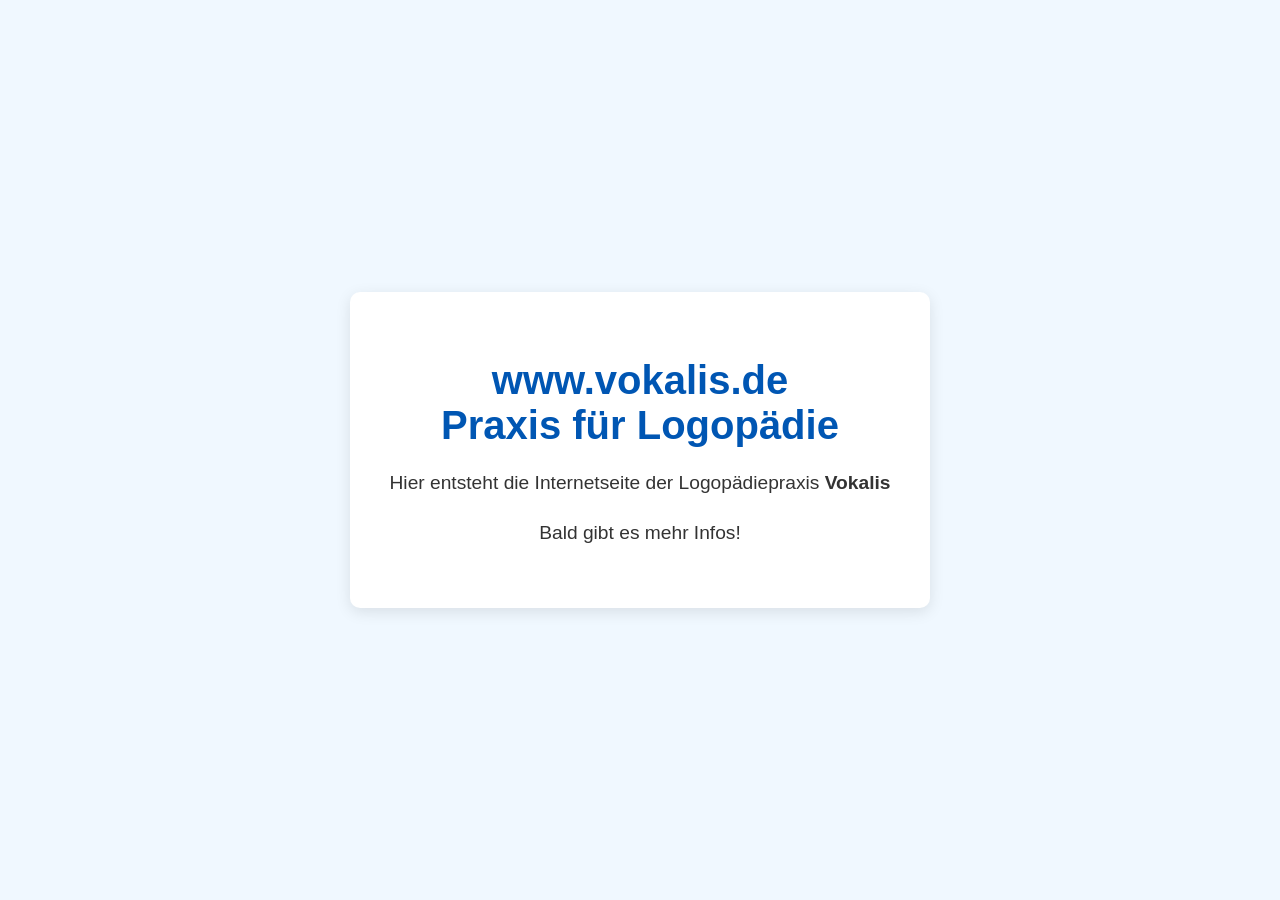
==== index.html @ 3f4d202d "initial html page" ====
<!DOCTYPE html>
<html lang="de">
<head>
    <meta charset="UTF-8">
    <meta name="viewport" content="width=device-width, initial-scale=1.0">
    <title>Vokalis Logopädiepraxis | Demnächst online</title>
    <meta name="description" content="Vokalis - Ihre neue Logopädiepraxis für Sprach-, Sprech- und Stimmtherapie. Unsere Webseite befindet sich im Aufbau. Demnächst finden Sie hier alle Informationen.">
    <meta name="robots" content="index, follow">
    <style>
        body {
            font-family: Arial, sans-serif;
            display: flex;
            justify-content: center;
            align-items: center;
            min-height: 100vh;
            margin: 0;
            background-color: #f0f8ff;
            text-align: center;
            color: #333;
        }
        .container {
            max-width: 600px;
            padding: 40px;
            background-color: white;
            border-radius: 10px;
            box-shadow: 0 4px 15px rgba(0, 0, 0, 0.1);
        }
        h1 {
            color: #0056b3;
            font-size: 2.5em;
            margin-bottom: 0.5em;
        }
        p {
            font-size: 1.2em;
            line-height: 1.6;
        }
        a {
            color: #0056b3;
            text-decoration: none;
            font-weight: bold;
        }
        a:hover {
            text-decoration: underline;
        }
        .logo {
            width: 150px;
            margin-bottom: 20px;
        }
    </style>
</head>
<body>
<div class="container">
    <h1><a href="https://vokalis.de/" title="vokalis.de">www.vokalis.de</a><br>
        Praxis für Logopädie
    </h1>
    <p>
        Hier entsteht die Internetseite der Logopädiepraxis <b>Vokalis</b>

    </p>
    <p>Bald gibt es mehr Infos!</p>
</div>
</body>
</html>
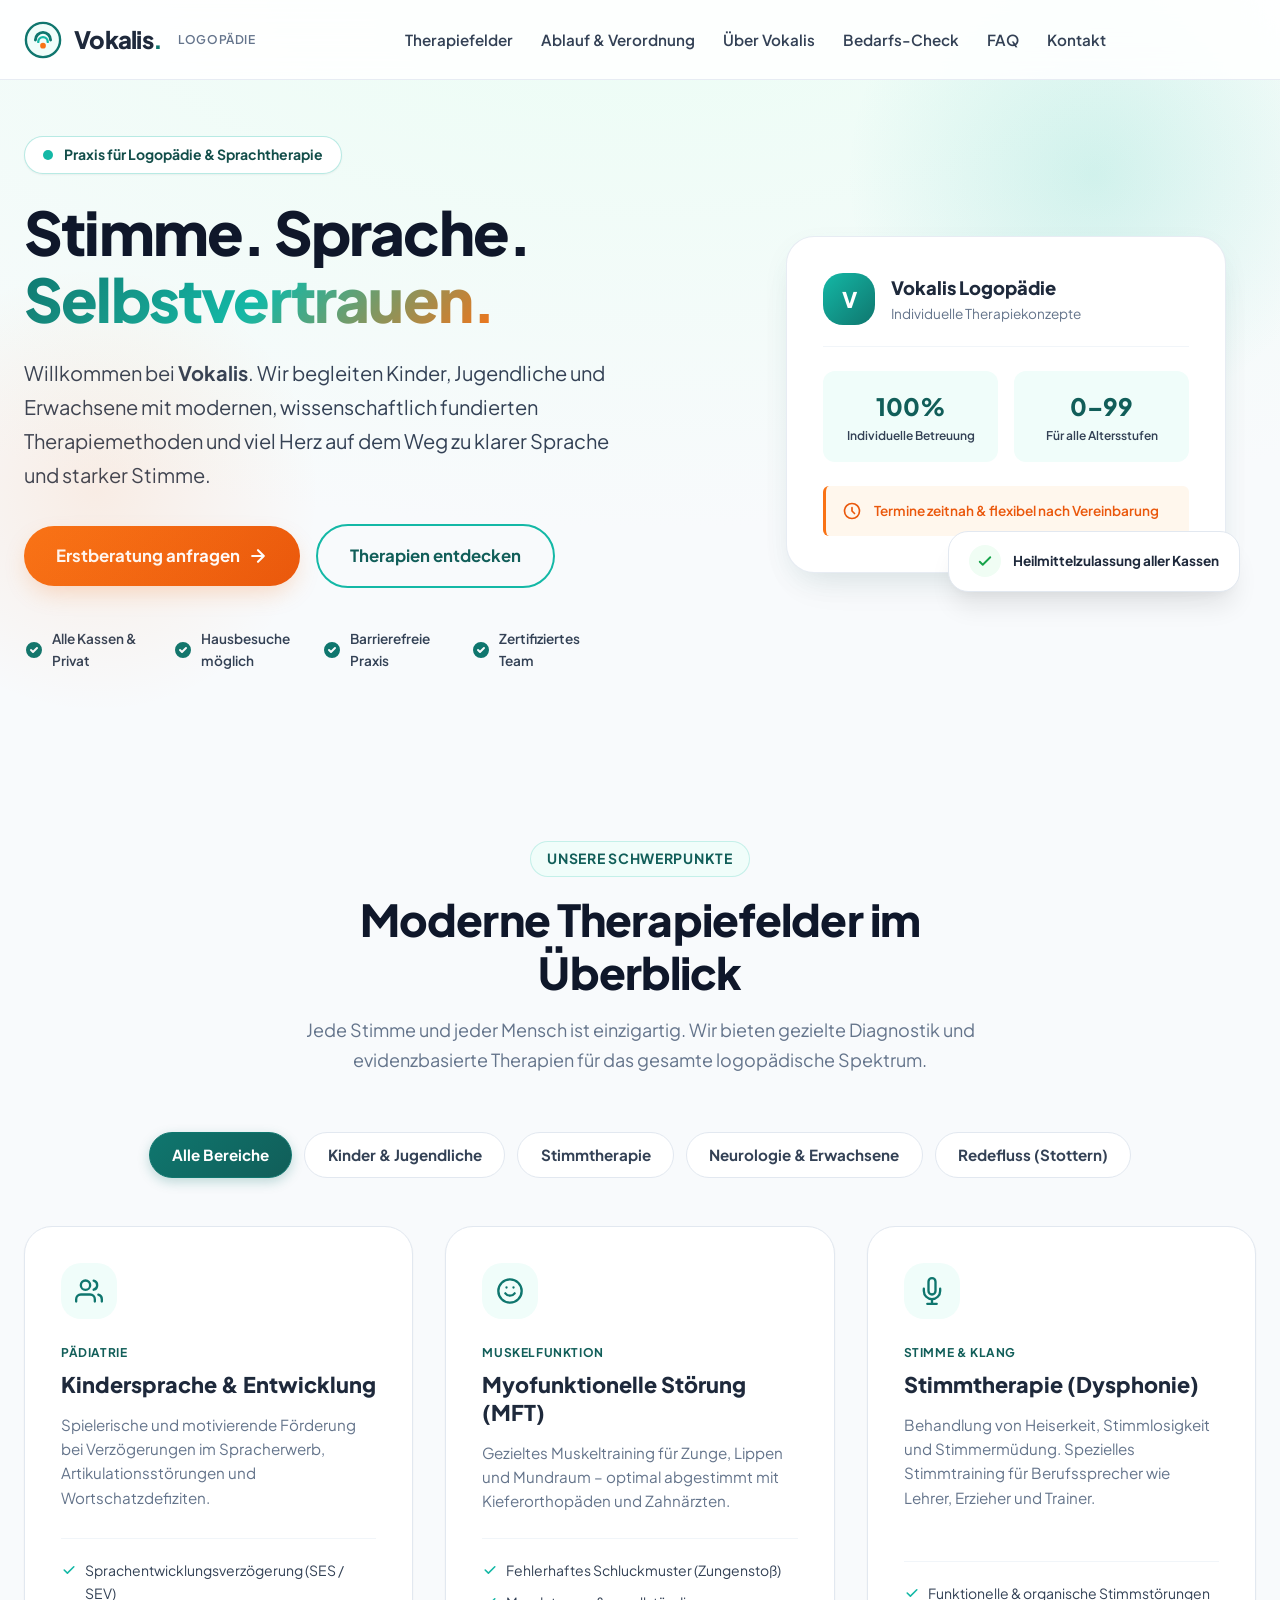
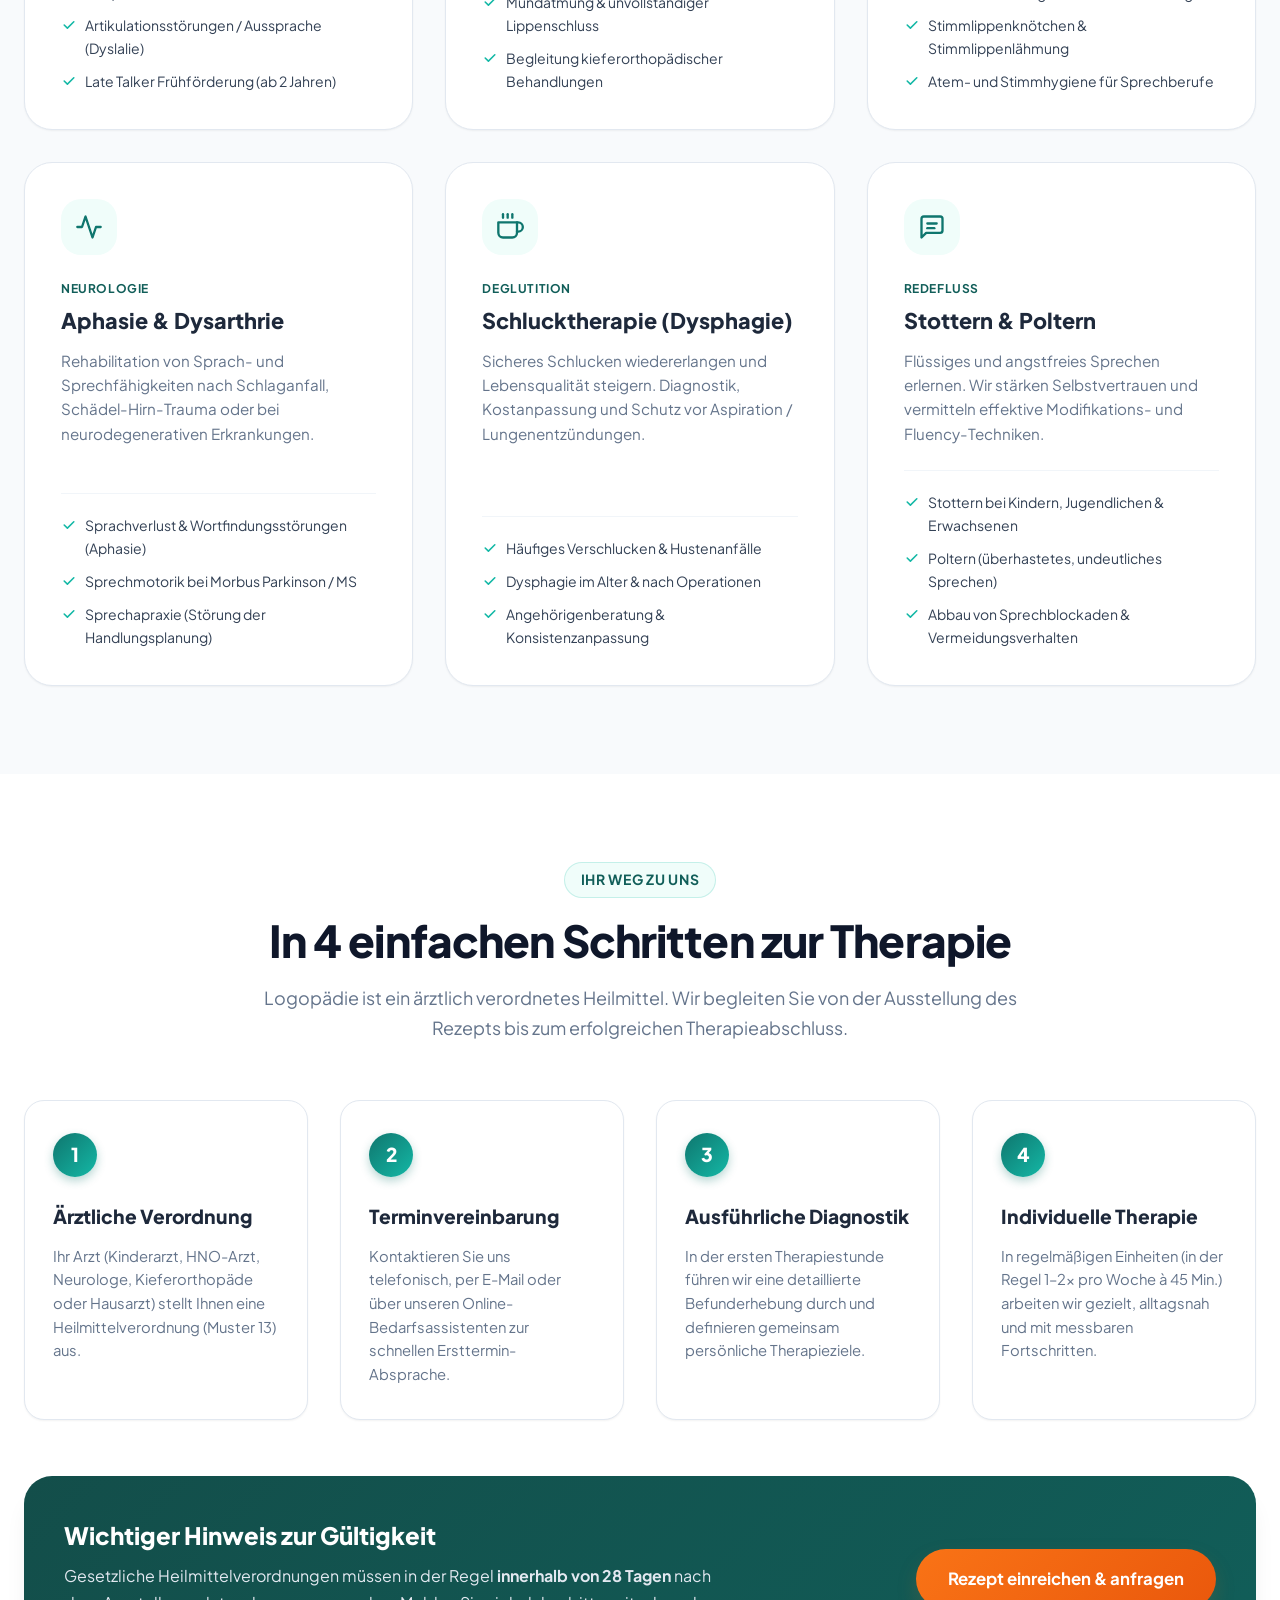
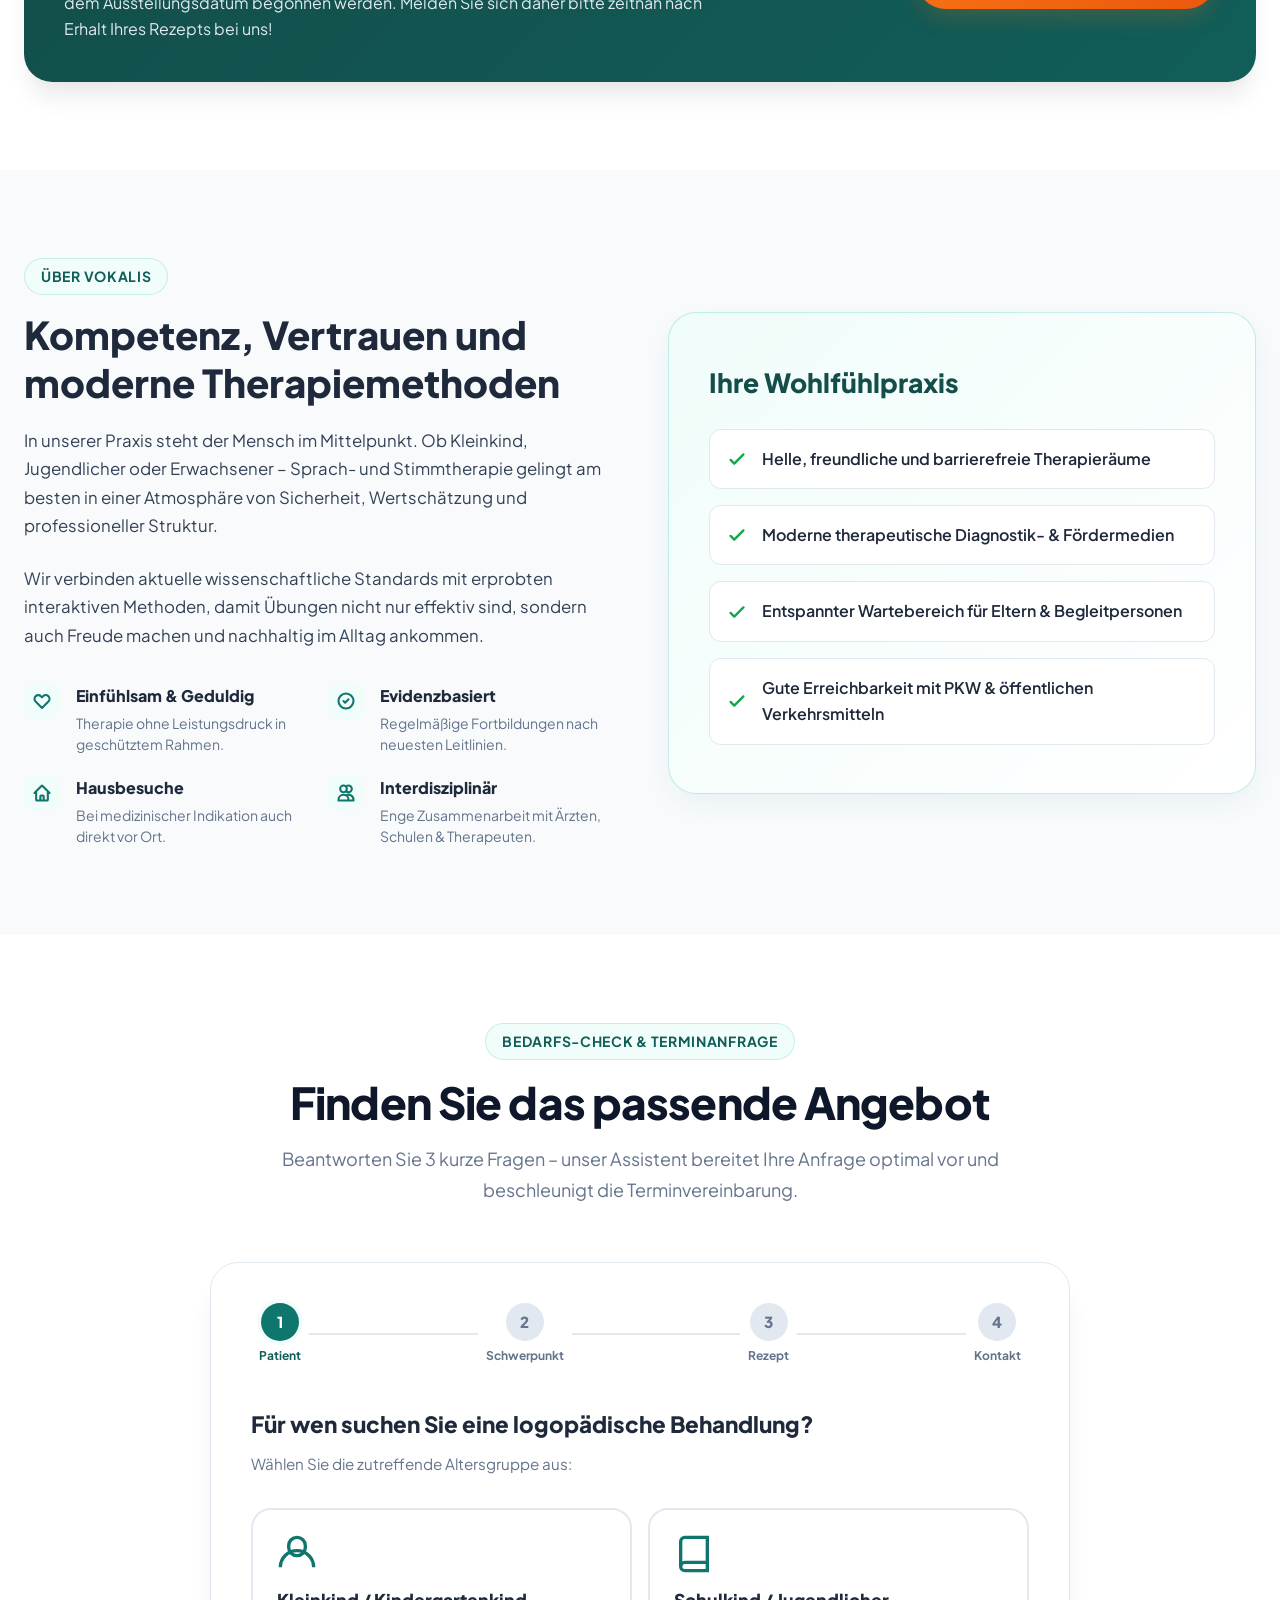
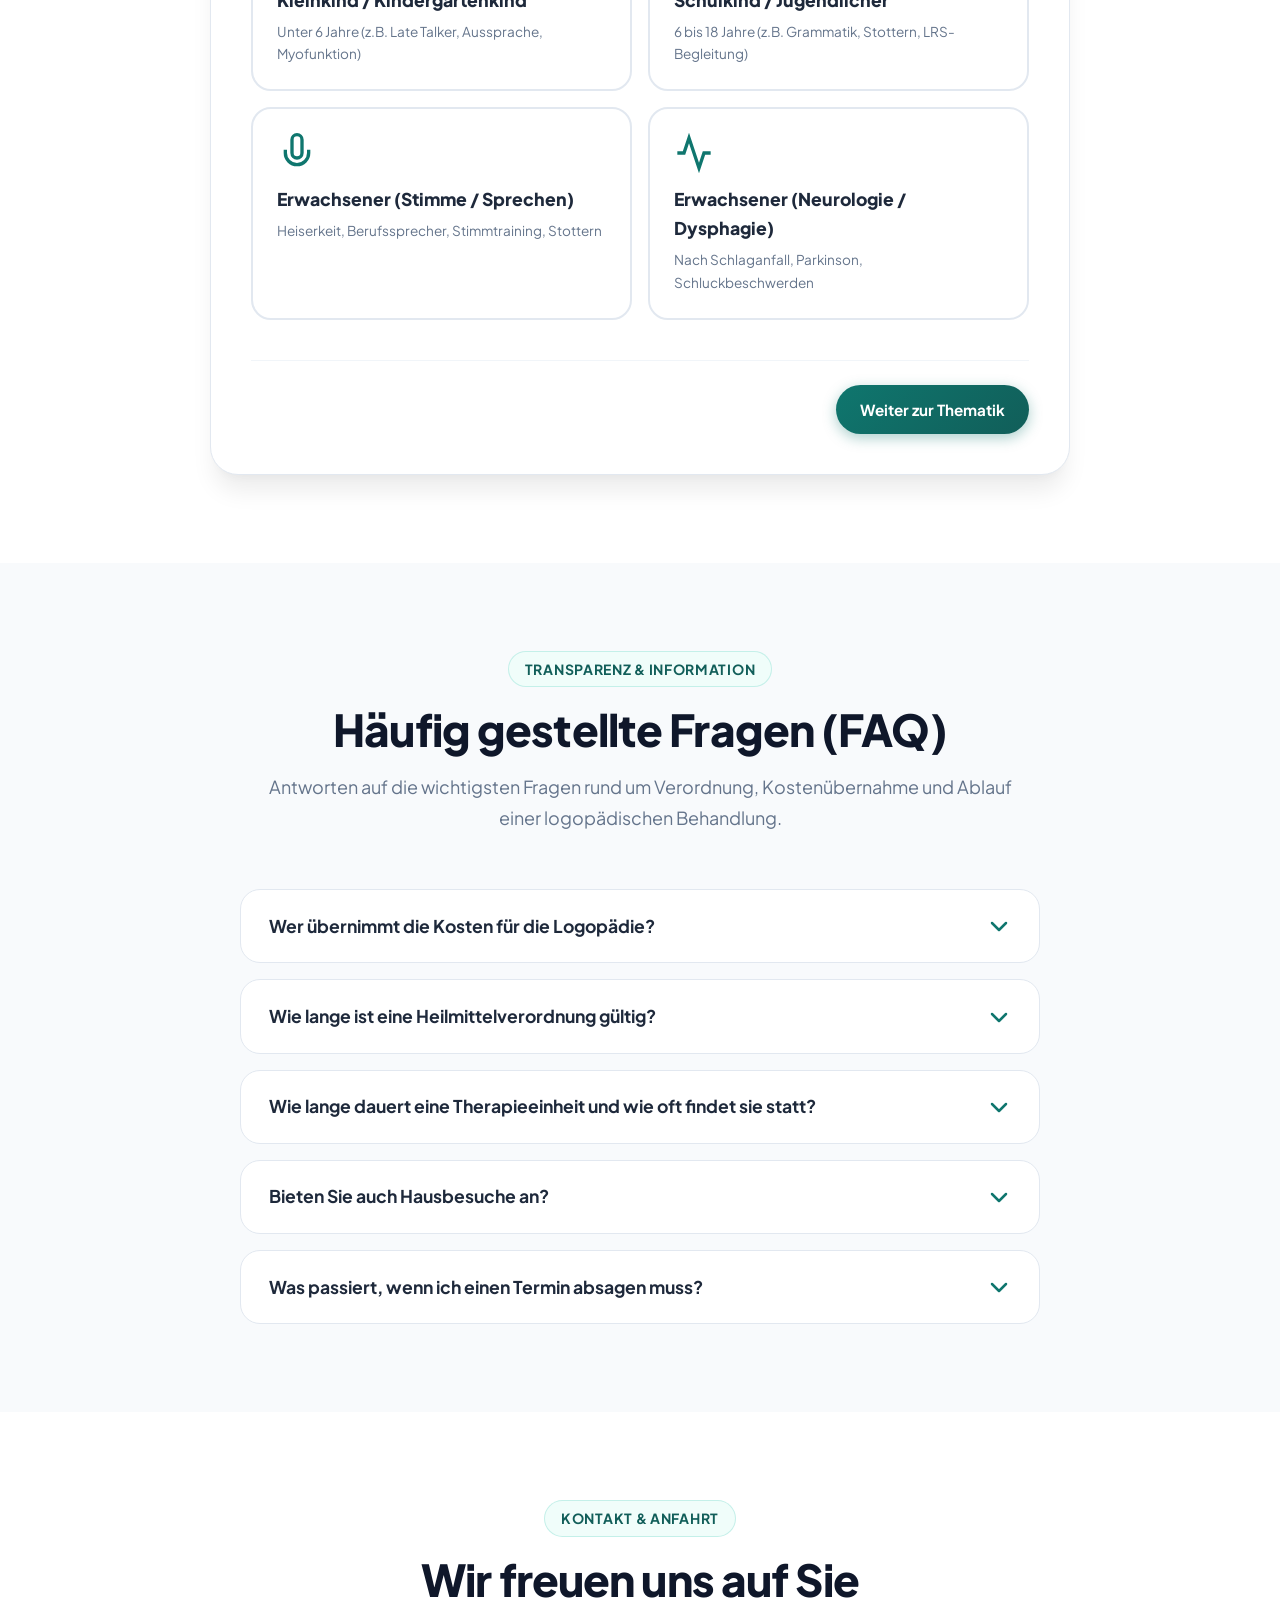
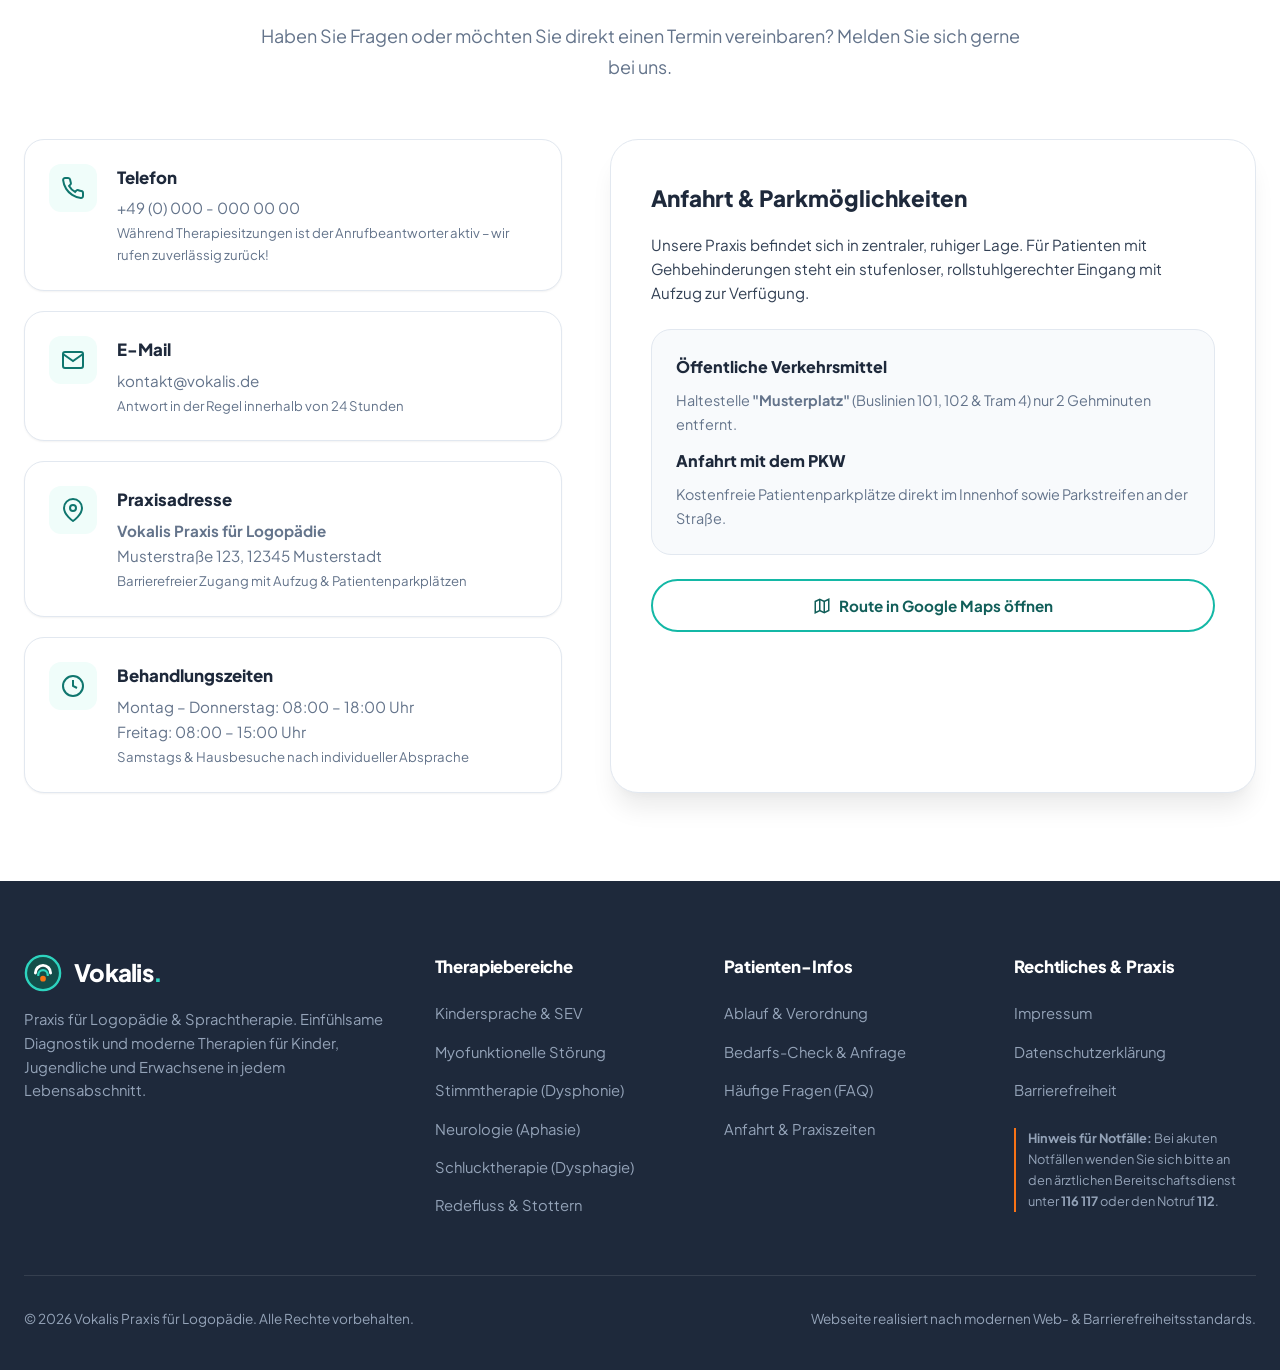
==== commit de14beeb: "feat: complete web presence and repository setup for Vokalis Logopädie" ====
--- a/index.html
+++ b/index.html
@@ -1,63 +1,1086 @@
 <!DOCTYPE html>
 <html lang="de">
 <head>
-    <meta charset="UTF-8">
-    <meta name="viewport" content="width=device-width, initial-scale=1.0">
-    <title>Vokalis Logopädiepraxis | Demnächst online</title>
-    <meta name="description" content="Vokalis - Ihre neue Logopädiepraxis für Sprach-, Sprech- und Stimmtherapie. Unsere Webseite befindet sich im Aufbau. Demnächst finden Sie hier alle Informationen.">
-    <meta name="robots" content="index, follow">
-    <style>
-        body {
-            font-family: Arial, sans-serif;
-            display: flex;
-            justify-content: center;
-            align-items: center;
-            min-height: 100vh;
-            margin: 0;
-            background-color: #f0f8ff;
-            text-align: center;
-            color: #333;
-        }
-        .container {
-            max-width: 600px;
-            padding: 40px;
-            background-color: white;
-            border-radius: 10px;
-            box-shadow: 0 4px 15px rgba(0, 0, 0, 0.1);
-        }
-        h1 {
-            color: #0056b3;
-            font-size: 2.5em;
-            margin-bottom: 0.5em;
-        }
-        p {
-            font-size: 1.2em;
-            line-height: 1.6;
-        }
-        a {
-            color: #0056b3;
-            text-decoration: none;
-            font-weight: bold;
-        }
-        a:hover {
-            text-decoration: underline;
-        }
-        .logo {
-            width: 150px;
-            margin-bottom: 20px;
-        }
-    </style>
+  <meta charset="UTF-8">
+  <meta name="viewport" content="width=device-width, initial-scale=1.0">
+  <title>Vokalis – Praxis für Logopädie & Sprachtherapie</title>
+  <meta name="description" content="Moderne Logopädiepraxis für Kinder, Jugendliche und Erwachsene. Spezialisiert auf Sprach-, Sprech-, Stimm- und Schlucktherapie. Alle Kassen & Privat.">
+  <meta name="keywords" content="Logopädie, Sprachtherapie, Stimmtherapie, Kindersprache, Aphasie, Stottern, Schluckstörung, Dysphagie, Vokalis, Logopäde">
+  <meta name="author" content="Vokalis Logopädie">
+  <meta name="robots" content="index, follow">
+  <meta name="theme-color" content="#0f766e">
+
+  <!-- Open Graph / Social Media -->
+  <meta property="og:type" content="website">
+  <meta property="og:url" content="https://vokalis.de/">
+  <meta property="og:title" content="Vokalis – Praxis für Logopädie & Sprachtherapie">
+  <meta property="og:description" content="Stimme, Sprache, Selbstvertrauen. Moderne & einfühlsame logopädische Behandlungen für alle Altersgruppen.">
+  <meta property="og:image" content="https://vokalis.de/assets/images/og-preview.jpg">
+
+  <!-- Twitter Card -->
+  <meta name="twitter:card" content="summary_large_image">
+  <meta name="twitter:title" content="Vokalis – Praxis für Logopädie & Sprachtherapie">
+  <meta name="twitter:description" content="Moderne Logopädiepraxis für Sprach-, Sprech-, Stimm- und Schlucktherapie.">
+
+  <!-- Google Fonts Preconnect -->
+  <link rel="preconnect" href="https://fonts.googleapis.com">
+  <link rel="preconnect" href="https://fonts.gstatic.com" crossorigin>
+  <link href="https://fonts.googleapis.com/css2?family=Plus+Jakarta+Sans:wght@400;500;600;700;800;900&display=swap" rel="stylesheet">
+
+  <!-- Stylesheet -->
+  <link rel="stylesheet" href="css/style.css">
+
+  <!-- Schema.org JSON-LD Structured Data -->
+  <script type="application/ld+json">
+  {
+    "@context": "https://schema.org",
+    "@type": "MedicalBusiness",
+    "name": "Vokalis – Praxis für Logopädie & Sprachtherapie",
+    "image": "https://vokalis.de/assets/images/logo.png",
+    "url": "https://vokalis.de",
+    "telephone": "+49-000-0000000",
+    "email": "kontakt@vokalis.de",
+    "priceRange": "$$",
+    "medicalSpecialty": "SpeechPathology",
+    "description": "Moderne Logopädiepraxis für Kinder, Jugendliche und Erwachsene. Spezialisiert auf Sprach-, Sprech-, Stimm- und Schlucktherapie sowie Hausbesuche.",
+    "address": {
+      "@type": "PostalAddress",
+      "streetAddress": "Musterstraße 123",
+      "addressLocality": "Musterstadt",
+      "postalCode": "12345",
+      "addressCountry": "DE"
+    },
+    "openingHoursSpecification": [
+      {
+        "@type": "OpeningHoursSpecification",
+        "dayOfWeek": ["Monday", "Tuesday", "Wednesday", "Thursday", "Friday"],
+        "opens": "08:00",
+        "closes": "18:00"
+      }
+    ],
+    "paymentAccepted": "Gesetzliche Krankenversicherung, Private Krankenversicherung, Selbstzahler",
+    "currenciesAccepted": "EUR"
+  }
+  </script>
 </head>
 <body>
-<div class="container">
-    <h1><a href="https://vokalis.de/" title="vokalis.de">www.vokalis.de</a><br>
-        Praxis für Logopädie
-    </h1>
-    <p>
-        Hier entsteht die Internetseite der Logopädiepraxis <b>Vokalis</b>
-
-    </p>
-    <p>Bald gibt es mehr Infos!</p>
-</div>
+
+  <!-- =========================================================================
+       HEADER / NAVIGATION
+       ========================================================================= -->
+  <header class="header">
+    <div class="container header-container">
+      <a href="#hero" class="brand-logo" aria-label="Vokalis Praxis für Logopädie Startseite">
+        <svg viewBox="0 0 40 40" fill="none" xmlns="http://www.w3.org/2000/svg">
+          <circle cx="20" cy="20" r="18" fill="#f0fdfa" stroke="#0f766e" stroke-width="2.5"/>
+          <path d="M12 20C12 15.5817 15.5817 12 20 12C24.4183 12 28 15.5817 28 20" stroke="#0f766e" stroke-width="3" stroke-linecap="round"/>
+          <path d="M15 22C15 19.2386 17.2386 17 20 17C22.7614 17 25 19.2386 25 22" stroke="#14b8a6" stroke-width="2.5" stroke-linecap="round"/>
+          <circle cx="20" cy="26" r="3" fill="#f97316"/>
+        </svg>
+        <span>Vokalis<span class="brand-highlight">.</span></span>
+        <span class="brand-tagline">Logopädie</span>
+      </a>
+
+      <!-- Desktop Nav -->
+      <nav class="nav-desktop" aria-label="Hauptnavigation">
+        <a href="#therapien" class="nav-link">Therapiefelder</a>
+        <a href="#ablauf" class="nav-link">Ablauf & Verordnung</a>
+        <a href="#praxis" class="nav-link">Über Vokalis</a>
+        <a href="#assistent" class="nav-link">Bedarfs-Check</a>
+        <a href="#faq" class="nav-link">FAQ</a>
+        <a href="#kontakt" class="nav-link">Kontakt</a>
+      </nav>
+
+      <div class="header-actions">
+        <a href="#assistent" class="btn btn-primary btn-sm" style="display: none; @media (min-width: 640px) { display: inline-flex; }">
+          <span>Termin anfragen</span>
+        </a>
+        <button class="mobile-toggle" aria-label="Menü öffnen" aria-expanded="false">
+          <span></span>
+          <span></span>
+          <span></span>
+        </button>
+      </div>
+    </div>
+  </header>
+
+  <!-- Mobile Off-Canvas Drawer -->
+  <div class="mobile-drawer" role="dialog" aria-modal="true" aria-label="Mobiles Navigationsmenü">
+    <div class="mobile-nav-links">
+      <a href="#therapien" class="mobile-nav-link">Therapiefelder</a>
+      <a href="#ablauf" class="mobile-nav-link">Ablauf & Verordnung</a>
+      <a href="#praxis" class="mobile-nav-link">Über Vokalis</a>
+      <a href="#assistent" class="mobile-nav-link">Bedarfs-Check & Termin</a>
+      <a href="#faq" class="mobile-nav-link">Häufige Fragen (FAQ)</a>
+      <a href="#kontakt" class="mobile-nav-link">Kontakt & Anfahrt</a>
+    </div>
+    <div style="margin-top: auto; display: flex; flex-direction: column; gap: 1rem;">
+      <a href="#assistent" class="btn btn-accent btn-lg">Jetzt Erstgespräch anfragen</a>
+      <a href="tel:+49000000000" class="btn btn-outline">Direkt anrufen</a>
+    </div>
+  </div>
+  <div class="mobile-overlay"></div>
+
+  <main>
+    <!-- =======================================================================
+         HERO SECTION
+         ======================================================================= -->
+    <section id="hero" class="hero">
+      <div class="hero-glow"></div>
+      <div class="hero-glow-accent"></div>
+      <div class="container">
+        <div class="hero-grid">
+          
+          <div class="hero-content">
+            <div class="hero-badge">
+              <span class="hero-badge-pulse"></span>
+              <span class="hero-badge-text">Praxis für Logopädie & Sprachtherapie</span>
+            </div>
+
+            <h1 class="hero-title">
+              Stimme. Sprache. <br>
+              <span class="text-gradient">Selbstvertrauen.</span>
+            </h1>
+
+            <p class="hero-lead">
+              Willkommen bei <strong>Vokalis</strong>. Wir begleiten Kinder, Jugendliche und Erwachsene mit modernen, wissenschaftlich fundierten Therapiemethoden und viel Herz auf dem Weg zu klarer Sprache und starker Stimme.
+            </p>
+
+            <div class="hero-ctas">
+              <a href="#assistent" class="btn btn-accent btn-lg">
+                <span>Erstberatung anfragen</span>
+                <svg width="20" height="20" viewBox="0 0 24 24" fill="none" stroke="currentColor" stroke-width="2.5" stroke-linecap="round" stroke-linejoin="round">
+                  <path d="M5 12h14M12 5l7 7-7 7"/>
+                </svg>
+              </a>
+              <a href="#therapien" class="btn btn-outline btn-lg">
+                <span>Therapien entdecken</span>
+              </a>
+            </div>
+
+            <div class="hero-features">
+              <div class="hero-feat-item">
+                <svg class="hero-feat-icon" viewBox="0 0 20 20" fill="currentColor">
+                  <path fill-rule="evenodd" d="M10 18a8 8 0 100-16 8 8 0 000 16zm3.707-9.293a1 1 0 00-1.414-1.414L9 10.586 7.707 9.293a1 1 0 00-1.414 1.414l2 2a1 1 0 001.414 0l4-4z" clip-rule="evenodd"/>
+                </svg>
+                <span>Alle Kassen & Privat</span>
+              </div>
+              <div class="hero-feat-item">
+                <svg class="hero-feat-icon" viewBox="0 0 20 20" fill="currentColor">
+                  <path fill-rule="evenodd" d="M10 18a8 8 0 100-16 8 8 0 000 16zm3.707-9.293a1 1 0 00-1.414-1.414L9 10.586 7.707 9.293a1 1 0 00-1.414 1.414l2 2a1 1 0 001.414 0l4-4z" clip-rule="evenodd"/>
+                </svg>
+                <span>Hausbesuche möglich</span>
+              </div>
+              <div class="hero-feat-item">
+                <svg class="hero-feat-icon" viewBox="0 0 20 20" fill="currentColor">
+                  <path fill-rule="evenodd" d="M10 18a8 8 0 100-16 8 8 0 000 16zm3.707-9.293a1 1 0 00-1.414-1.414L9 10.586 7.707 9.293a1 1 0 00-1.414 1.414l2 2a1 1 0 001.414 0l4-4z" clip-rule="evenodd"/>
+                </svg>
+                <span>Barrierefreie Praxis</span>
+              </div>
+              <div class="hero-feat-item">
+                <svg class="hero-feat-icon" viewBox="0 0 20 20" fill="currentColor">
+                  <path fill-rule="evenodd" d="M10 18a8 8 0 100-16 8 8 0 000 16zm3.707-9.293a1 1 0 00-1.414-1.414L9 10.586 7.707 9.293a1 1 0 00-1.414 1.414l2 2a1 1 0 001.414 0l4-4z" clip-rule="evenodd"/>
+                </svg>
+                <span>Zertifiziertes Team</span>
+              </div>
+            </div>
+          </div>
+
+          <!-- Hero Visual Component -->
+          <div class="hero-visual">
+            <div class="hero-card-showcase">
+              <div class="hero-card-header">
+                <div class="hero-avatar">V</div>
+                <div>
+                  <h2 class="hero-card-title">Vokalis Logopädie</h2>
+                  <p class="hero-card-sub">Individuelle Therapiekonzepte</p>
+                </div>
+              </div>
+
+              <div class="hero-card-metrics">
+                <div class="metric-box">
+                  <div class="metric-num">100%</div>
+                  <div class="metric-label">Individuelle Betreuung</div>
+                </div>
+                <div class="metric-box">
+                  <div class="metric-num">0–99</div>
+                  <div class="metric-label">Für alle Altersstufen</div>
+                </div>
+              </div>
+
+              <div class="hero-card-pill">
+                <svg width="20" height="20" viewBox="0 0 24 24" fill="none" stroke="currentColor" stroke-width="2">
+                  <path d="M12 8v4l3 3m6-3a9 9 0 11-18 0 9 9 0 0118 0z" stroke-linecap="round" stroke-linejoin="round"/>
+                </svg>
+                <span>Termine zeitnah & flexibel nach Vereinbarung</span>
+              </div>
+
+              <div class="floating-badge">
+                <div class="floating-badge-icon">
+                  <svg width="18" height="18" viewBox="0 0 24 24" fill="none" stroke="currentColor" stroke-width="2.5">
+                    <path stroke-linecap="round" stroke-linejoin="round" d="M5 13l4 4L19 7" />
+                  </svg>
+                </div>
+                <div class="floating-badge-text">Heilmittelzulassung aller Kassen</div>
+              </div>
+            </div>
+          </div>
+
+        </div>
+      </div>
+    </section>
+
+    <!-- =======================================================================
+         THERAPY SPECIALTIES SECTION (INTERACTIVE FILTER)
+         ======================================================================= -->
+    <section id="therapien" class="section section-alt">
+      <div class="container">
+        <div class="section-header">
+          <span class="section-tag">Unsere Schwerpunkte</span>
+          <h2 class="section-title">Moderne Therapiefelder im Überblick</h2>
+          <p class="section-subtitle">
+            Jede Stimme und jeder Mensch ist einzigartig. Wir bieten gezielte Diagnostik und evidenzbasierte Therapien für das gesamte logopädische Spektrum.
+          </p>
+        </div>
+
+        <!-- Filter Buttons -->
+        <div class="filter-container" role="tablist" aria-label="Therapiefelder filtern">
+          <button class="filter-btn active" data-filter="all" role="tab" aria-selected="true">Alle Bereiche</button>
+          <button class="filter-btn" data-filter="kinder" role="tab" aria-selected="false">Kinder & Jugendliche</button>
+          <button class="filter-btn" data-filter="stimme" role="tab" aria-selected="false">Stimmtherapie</button>
+          <button class="filter-btn" data-filter="erwachsene" role="tab" aria-selected="false">Neurologie & Erwachsene</button>
+          <button class="filter-btn" data-filter="redefluss" role="tab" aria-selected="false">Redefluss (Stottern)</button>
+        </div>
+
+        <!-- Therapy Cards Grid -->
+        <div class="therapies-grid">
+
+          <!-- Card 1: Kindersprache -->
+          <article class="therapy-card" data-category="kinder">
+            <div class="therapy-card-icon">
+              <svg width="28" height="28" viewBox="0 0 24 24" fill="none" stroke="currentColor" stroke-width="2" stroke-linecap="round" stroke-linejoin="round">
+                <path d="M17 21v-2a4 4 0 0 0-4-4H5a4 4 0 0 0-4 4v2"></path>
+                <circle cx="9" cy="7" r="4"></circle>
+                <path d="M23 21v-2a4 4 0 0 0-3-3.87"></path>
+                <path d="M16 3.13a4 4 0 0 1 0 7.75"></path>
+              </svg>
+            </div>
+            <span class="therapy-card-tag">Pädiatrie</span>
+            <h3 class="therapy-card-title">Kindersprache & Entwicklung</h3>
+            <p class="therapy-card-desc">
+              Spielerische und motivierende Förderung bei Verzögerungen im Spracherwerb, Artikulationsstörungen und Wortschatzdefiziten.
+            </p>
+            <ul class="therapy-symptoms-list">
+              <li>
+                <svg viewBox="0 0 20 20" fill="currentColor"><path fill-rule="evenodd" d="M16.707 5.293a1 1 0 010 1.414l-8 8a1 1 0 01-1.414 0l-4-4a1 1 0 011.414-1.414L8 12.586l7.293-7.293a1 1 0 011.414 0z" clip-rule="evenodd"/></svg>
+                <span>Sprachentwicklungsverzögerung (SES / SEV)</span>
+              </li>
+              <li>
+                <svg viewBox="0 0 20 20" fill="currentColor"><path fill-rule="evenodd" d="M16.707 5.293a1 1 0 010 1.414l-8 8a1 1 0 01-1.414 0l-4-4a1 1 0 011.414-1.414L8 12.586l7.293-7.293a1 1 0 011.414 0z" clip-rule="evenodd"/></svg>
+                <span>Artikulationsstörungen / Aussprache (Dyslalie)</span>
+              </li>
+              <li>
+                <svg viewBox="0 0 20 20" fill="currentColor"><path fill-rule="evenodd" d="M16.707 5.293a1 1 0 010 1.414l-8 8a1 1 0 01-1.414 0l-4-4a1 1 0 011.414-1.414L8 12.586l7.293-7.293a1 1 0 011.414 0z" clip-rule="evenodd"/></svg>
+                <span>Late Talker Frühförderung (ab 2 Jahren)</span>
+              </li>
+            </ul>
+          </article>
+
+          <!-- Card 2: Myofunktionelle Therapie -->
+          <article class="therapy-card" data-category="kinder">
+            <div class="therapy-card-icon">
+              <svg width="28" height="28" viewBox="0 0 24 24" fill="none" stroke="currentColor" stroke-width="2" stroke-linecap="round" stroke-linejoin="round">
+                <circle cx="12" cy="12" r="10"></circle>
+                <path d="M8 14s1.5 2 4 2 4-2 4-2"></path>
+                <line x1="9" y1="9" x2="9.01" y2="9"></line>
+                <line x1="15" y1="9" x2="15.01" y2="9"></line>
+              </svg>
+            </div>
+            <span class="therapy-card-tag">Muskelfunktion</span>
+            <h3 class="therapy-card-title">Myofunktionelle Störung (MFT)</h3>
+            <p class="therapy-card-desc">
+              Gezieltes Muskeltraining für Zunge, Lippen und Mundraum – optimal abgestimmt mit Kieferorthopäden und Zahnärzten.
+            </p>
+            <ul class="therapy-symptoms-list">
+              <li>
+                <svg viewBox="0 0 20 20" fill="currentColor"><path fill-rule="evenodd" d="M16.707 5.293a1 1 0 010 1.414l-8 8a1 1 0 01-1.414 0l-4-4a1 1 0 011.414-1.414L8 12.586l7.293-7.293a1 1 0 011.414 0z" clip-rule="evenodd"/></svg>
+                <span>Fehlerhaftes Schluckmuster (Zungenstoß)</span>
+              </li>
+              <li>
+                <svg viewBox="0 0 20 20" fill="currentColor"><path fill-rule="evenodd" d="M16.707 5.293a1 1 0 010 1.414l-8 8a1 1 0 01-1.414 0l-4-4a1 1 0 011.414-1.414L8 12.586l7.293-7.293a1 1 0 011.414 0z" clip-rule="evenodd"/></svg>
+                <span>Mundatmung & unvollständiger Lippenschluss</span>
+              </li>
+              <li>
+                <svg viewBox="0 0 20 20" fill="currentColor"><path fill-rule="evenodd" d="M16.707 5.293a1 1 0 010 1.414l-8 8a1 1 0 01-1.414 0l-4-4a1 1 0 011.414-1.414L8 12.586l7.293-7.293a1 1 0 011.414 0z" clip-rule="evenodd"/></svg>
+                <span>Begleitung kieferorthopädischer Behandlungen</span>
+              </li>
+            </ul>
+          </article>
+
+          <!-- Card 3: Stimmtherapie -->
+          <article class="therapy-card" data-category="stimme">
+            <div class="therapy-card-icon">
+              <svg width="28" height="28" viewBox="0 0 24 24" fill="none" stroke="currentColor" stroke-width="2" stroke-linecap="round" stroke-linejoin="round">
+                <path d="M12 1a3 3 0 0 0-3 3v8a3 3 0 0 0 6 0V4a3 3 0 0 0-3-3z"></path>
+                <path d="M19 10v2a7 7 0 0 1-14 0v-2"></path>
+                <line x1="12" y1="19" x2="12" y2="23"></line>
+                <line x1="8" y1="23" x2="16" y2="23"></line>
+              </svg>
+            </div>
+            <span class="therapy-card-tag">Stimme & Klang</span>
+            <h3 class="therapy-card-title">Stimmtherapie (Dysphonie)</h3>
+            <p class="therapy-card-desc">
+              Behandlung von Heiserkeit, Stimmlosigkeit und Stimmermüdung. Spezielles Stimmtraining für Berufssprecher wie Lehrer, Erzieher und Trainer.
+            </p>
+            <ul class="therapy-symptoms-list">
+              <li>
+                <svg viewBox="0 0 20 20" fill="currentColor"><path fill-rule="evenodd" d="M16.707 5.293a1 1 0 010 1.414l-8 8a1 1 0 01-1.414 0l-4-4a1 1 0 011.414-1.414L8 12.586l7.293-7.293a1 1 0 011.414 0z" clip-rule="evenodd"/></svg>
+                <span>Funktionelle & organische Stimmstörungen</span>
+              </li>
+              <li>
+                <svg viewBox="0 0 20 20" fill="currentColor"><path fill-rule="evenodd" d="M16.707 5.293a1 1 0 010 1.414l-8 8a1 1 0 01-1.414 0l-4-4a1 1 0 011.414-1.414L8 12.586l7.293-7.293a1 1 0 011.414 0z" clip-rule="evenodd"/></svg>
+                <span>Stimmlippenknötchen & Stimmlippenlähmung</span>
+              </li>
+              <li>
+                <svg viewBox="0 0 20 20" fill="currentColor"><path fill-rule="evenodd" d="M16.707 5.293a1 1 0 010 1.414l-8 8a1 1 0 01-1.414 0l-4-4a1 1 0 011.414-1.414L8 12.586l7.293-7.293a1 1 0 011.414 0z" clip-rule="evenodd"/></svg>
+                <span>Atem- und Stimmhygiene für Sprechberufe</span>
+              </li>
+            </ul>
+          </article>
+
+          <!-- Card 4: Neurologie (Aphasie & Dysarthrie) -->
+          <article class="therapy-card" data-category="erwachsene">
+            <div class="therapy-card-icon">
+              <svg width="28" height="28" viewBox="0 0 24 24" fill="none" stroke="currentColor" stroke-width="2" stroke-linecap="round" stroke-linejoin="round">
+                <path d="M22 12h-4l-3 9L9 3l-3 9H2"></path>
+              </svg>
+            </div>
+            <span class="therapy-card-tag">Neurologie</span>
+            <h3 class="therapy-card-title">Aphasie & Dysarthrie</h3>
+            <p class="therapy-card-desc">
+              Rehabilitation von Sprach- und Sprechfähigkeiten nach Schlaganfall, Schädel-Hirn-Trauma oder bei neurodegenerativen Erkrankungen.
+            </p>
+            <ul class="therapy-symptoms-list">
+              <li>
+                <svg viewBox="0 0 20 20" fill="currentColor"><path fill-rule="evenodd" d="M16.707 5.293a1 1 0 010 1.414l-8 8a1 1 0 01-1.414 0l-4-4a1 1 0 011.414-1.414L8 12.586l7.293-7.293a1 1 0 011.414 0z" clip-rule="evenodd"/></svg>
+                <span>Sprachverlust & Wortfindungsstörungen (Aphasie)</span>
+              </li>
+              <li>
+                <svg viewBox="0 0 20 20" fill="currentColor"><path fill-rule="evenodd" d="M16.707 5.293a1 1 0 010 1.414l-8 8a1 1 0 01-1.414 0l-4-4a1 1 0 011.414-1.414L8 12.586l7.293-7.293a1 1 0 011.414 0z" clip-rule="evenodd"/></svg>
+                <span>Sprechmotorik bei Morbus Parkinson / MS</span>
+              </li>
+              <li>
+                <svg viewBox="0 0 20 20" fill="currentColor"><path fill-rule="evenodd" d="M16.707 5.293a1 1 0 010 1.414l-8 8a1 1 0 01-1.414 0l-4-4a1 1 0 011.414-1.414L8 12.586l7.293-7.293a1 1 0 011.414 0z" clip-rule="evenodd"/></svg>
+                <span>Sprechapraxie (Störung der Handlungsplanung)</span>
+              </li>
+            </ul>
+          </article>
+
+          <!-- Card 5: Schluckstörungen -->
+          <article class="therapy-card" data-category="erwachsene">
+            <div class="therapy-card-icon">
+              <svg width="28" height="28" viewBox="0 0 24 24" fill="none" stroke="currentColor" stroke-width="2" stroke-linecap="round" stroke-linejoin="round">
+                <path d="M18 8h1a4 4 0 0 1 0 8h-1"></path>
+                <path d="M2 8h16v9a4 4 0 0 1-4 4H6a4 4 0 0 1-4-4V8z"></path>
+                <line x1="6" y1="1" x2="6" y2="4"></line>
+                <line x1="10" y1="1" x2="10" y2="4"></line>
+                <line x1="14" y1="1" x2="14" y2="4"></line>
+              </svg>
+            </div>
+            <span class="therapy-card-tag">Deglutition</span>
+            <h3 class="therapy-card-title">Schlucktherapie (Dysphagie)</h3>
+            <p class="therapy-card-desc">
+              Sicheres Schlucken wiedererlangen und Lebensqualität steigern. Diagnostik, Kostanpassung und Schutz vor Aspiration / Lungenentzündungen.
+            </p>
+            <ul class="therapy-symptoms-list">
+              <li>
+                <svg viewBox="0 0 20 20" fill="currentColor"><path fill-rule="evenodd" d="M16.707 5.293a1 1 0 010 1.414l-8 8a1 1 0 01-1.414 0l-4-4a1 1 0 011.414-1.414L8 12.586l7.293-7.293a1 1 0 011.414 0z" clip-rule="evenodd"/></svg>
+                <span>Häufiges Verschlucken & Hustenanfälle</span>
+              </li>
+              <li>
+                <svg viewBox="0 0 20 20" fill="currentColor"><path fill-rule="evenodd" d="M16.707 5.293a1 1 0 010 1.414l-8 8a1 1 0 01-1.414 0l-4-4a1 1 0 011.414-1.414L8 12.586l7.293-7.293a1 1 0 011.414 0z" clip-rule="evenodd"/></svg>
+                <span>Dysphagie im Alter & nach Operationen</span>
+              </li>
+              <li>
+                <svg viewBox="0 0 20 20" fill="currentColor"><path fill-rule="evenodd" d="M16.707 5.293a1 1 0 010 1.414l-8 8a1 1 0 01-1.414 0l-4-4a1 1 0 011.414-1.414L8 12.586l7.293-7.293a1 1 0 011.414 0z" clip-rule="evenodd"/></svg>
+                <span>Angehörigenberatung & Konsistenzanpassung</span>
+              </li>
+            </ul>
+          </article>
+
+          <!-- Card 6: Redeflussstörungen -->
+          <article class="therapy-card" data-category="redefluss">
+            <div class="therapy-card-icon">
+              <svg width="28" height="28" viewBox="0 0 24 24" fill="none" stroke="currentColor" stroke-width="2" stroke-linecap="round" stroke-linejoin="round">
+                <path d="M21 15a2 2 0 0 1-2 2H7l-4 4V5a2 2 0 0 1 2-2h14a2 2 0 0 1 2 2z"></path>
+                <line x1="8" y1="9" x2="16" y2="9"></line>
+                <line x1="8" y1="13" x2="14" y2="13"></line>
+              </svg>
+            </div>
+            <span class="therapy-card-tag">Redefluss</span>
+            <h3 class="therapy-card-title">Stottern & Poltern</h3>
+            <p class="therapy-card-desc">
+              Flüssiges und angstfreies Sprechen erlernen. Wir stärken Selbstvertrauen und vermitteln effektive Modifikations- und Fluency-Techniken.
+            </p>
+            <ul class="therapy-symptoms-list">
+              <li>
+                <svg viewBox="0 0 20 20" fill="currentColor"><path fill-rule="evenodd" d="M16.707 5.293a1 1 0 010 1.414l-8 8a1 1 0 01-1.414 0l-4-4a1 1 0 011.414-1.414L8 12.586l7.293-7.293a1 1 0 011.414 0z" clip-rule="evenodd"/></svg>
+                <span>Stottern bei Kindern, Jugendlichen & Erwachsenen</span>
+              </li>
+              <li>
+                <svg viewBox="0 0 20 20" fill="currentColor"><path fill-rule="evenodd" d="M16.707 5.293a1 1 0 010 1.414l-8 8a1 1 0 01-1.414 0l-4-4a1 1 0 011.414-1.414L8 12.586l7.293-7.293a1 1 0 011.414 0z" clip-rule="evenodd"/></svg>
+                <span>Poltern (überhastetes, undeutliches Sprechen)</span>
+              </li>
+              <li>
+                <svg viewBox="0 0 20 20" fill="currentColor"><path fill-rule="evenodd" d="M16.707 5.293a1 1 0 010 1.414l-8 8a1 1 0 01-1.414 0l-4-4a1 1 0 011.414-1.414L8 12.586l7.293-7.293a1 1 0 011.414 0z" clip-rule="evenodd"/></svg>
+                <span>Abbau von Sprechblockaden & Vermeidungsverhalten</span>
+              </li>
+            </ul>
+          </article>
+
+        </div>
+      </div>
+    </section>
+
+    <!-- =======================================================================
+         PROCESS & ROADMAP SECTION (ABLAUF & VERORDNUNG)
+         ======================================================================= -->
+    <section id="ablauf" class="section">
+      <div class="container">
+        <div class="section-header">
+          <span class="section-tag">Ihr Weg zu uns</span>
+          <h2 class="section-title">In 4 einfachen Schritten zur Therapie</h2>
+          <p class="section-subtitle">
+            Logopädie ist ein ärztlich verordnetes Heilmittel. Wir begleiten Sie von der Ausstellung des Rezepts bis zum erfolgreichen Therapieabschluss.
+          </p>
+        </div>
+
+        <div class="process-grid">
+          
+          <div class="process-card">
+            <div class="process-step-badge">1</div>
+            <h3 class="process-title">Ärztliche Verordnung</h3>
+            <p class="process-desc">
+              Ihr Arzt (Kinderarzt, HNO-Arzt, Neurologe, Kieferorthopäde oder Hausarzt) stellt Ihnen eine Heilmittelverordnung (Muster 13) aus.
+            </p>
+          </div>
+
+          <div class="process-card">
+            <div class="process-step-badge">2</div>
+            <h3 class="process-title">Terminvereinbarung</h3>
+            <p class="process-desc">
+              Kontaktieren Sie uns telefonisch, per E-Mail oder über unseren Online-Bedarfsassistenten zur schnellen Ersttermin-Absprache.
+            </p>
+          </div>
+
+          <div class="process-card">
+            <div class="process-step-badge">3</div>
+            <h3 class="process-title">Ausführliche Diagnostik</h3>
+            <p class="process-desc">
+              In der ersten Therapiestunde führen wir eine detaillierte Befunderhebung durch und definieren gemeinsam persönliche Therapieziele.
+            </p>
+          </div>
+
+          <div class="process-card">
+            <div class="process-step-badge">4</div>
+            <h3 class="process-title">Individuelle Therapie</h3>
+            <p class="process-desc">
+              In regelmäßigen Einheiten (in der Regel 1–2x pro Woche à 45 Min.) arbeiten wir gezielt, alltagsnah und mit messbaren Fortschritten.
+            </p>
+          </div>
+
+        </div>
+
+        <!-- Prescription Info Callout -->
+        <div class="prescription-banner">
+          <div class="prescription-text">
+            <h3>Wichtiger Hinweis zur Gültigkeit</h3>
+            <p>
+              Gesetzliche Heilmittelverordnungen müssen in der Regel <strong>innerhalb von 28 Tagen</strong> nach dem Ausstellungsdatum begonnen werden. Melden Sie sich daher bitte zeitnah nach Erhalt Ihres Rezepts bei uns!
+            </p>
+          </div>
+          <a href="#assistent" class="btn btn-accent btn-lg">Rezept einreichen & anfragen</a>
+        </div>
+
+      </div>
+    </section>
+
+    <!-- =======================================================================
+         PRACTICE & PHILOSOPHY SECTION (ÜBER UNS)
+         ======================================================================= -->
+    <section id="praxis" class="section section-alt">
+      <div class="container">
+        <div class="practice-grid">
+          
+          <div class="practice-content">
+            <span class="section-tag">Über Vokalis</span>
+            <h2>Kompetenz, Vertrauen und moderne Therapiemethoden</h2>
+            <p>
+              In unserer Praxis steht der Mensch im Mittelpunkt. Ob Kleinkind, Jugendlicher oder Erwachsener – Sprach- und Stimmtherapie gelingt am besten in einer Atmosphäre von Sicherheit, Wertschätzung und professioneller Struktur.
+            </p>
+            <p>
+              Wir verbinden aktuelle wissenschaftliche Standards mit erprobten interaktiven Methoden, damit Übungen nicht nur effektiv sind, sondern auch Freude machen und nachhaltig im Alltag ankommen.
+            </p>
+
+            <div class="values-list">
+              <div class="value-item">
+                <div class="value-icon">
+                  <svg width="20" height="20" viewBox="0 0 24 24" fill="none" stroke="currentColor" stroke-width="2.5">
+                    <path stroke-linecap="round" stroke-linejoin="round" d="M4.318 6.318a4.5 4.5 0 000 6.364L12 20.364l7.682-7.682a4.5 4.5 0 00-6.364-6.364L12 7.636l-1.318-1.318a4.5 4.5 0 00-6.364 0z" />
+                  </svg>
+                </div>
+                <div class="value-text">
+                  <h4>Einfühlsam & Geduldig</h4>
+                  <p>Therapie ohne Leistungsdruck in geschütztem Rahmen.</p>
+                </div>
+              </div>
+
+              <div class="value-item">
+                <div class="value-icon">
+                  <svg width="20" height="20" viewBox="0 0 24 24" fill="none" stroke="currentColor" stroke-width="2.5">
+                    <path stroke-linecap="round" stroke-linejoin="round" d="M9 12l2 2 4-4m6 2a9 9 0 11-18 0 9 9 0 0118 0z" />
+                  </svg>
+                </div>
+                <div class="value-text">
+                  <h4>Evidenzbasiert</h4>
+                  <p>Regelmäßige Fortbildungen nach neuesten Leitlinien.</p>
+                </div>
+              </div>
+
+              <div class="value-item">
+                <div class="value-icon">
+                  <svg width="20" height="20" viewBox="0 0 24 24" fill="none" stroke="currentColor" stroke-width="2.5">
+                    <path stroke-linecap="round" stroke-linejoin="round" d="M3 12l2-2m0 0l7-7 7 7M5 10v10a1 1 0 001 1h3m10-11l2 2m-2-2v10a1 1 0 01-1 1h-3m-6 0a1 1 0 001-1v-4a1 1 0 011-1h2a1 1 0 011 1v4a1 1 0 001 1m-6 0h6" />
+                  </svg>
+                </div>
+                <div class="value-text">
+                  <h4>Hausbesuche</h4>
+                  <p>Bei medizinischer Indikation auch direkt vor Ort.</p>
+                </div>
+              </div>
+
+              <div class="value-item">
+                <div class="value-icon">
+                  <svg width="20" height="20" viewBox="0 0 24 24" fill="none" stroke="currentColor" stroke-width="2.5">
+                    <path stroke-linecap="round" stroke-linejoin="round" d="M12 4.354a4 4 0 110 5.292M15 21H3v-1a6 6 0 0112 0v1zm0 0h6v-1a6 6 0 00-9-5.197M13 7a4 4 0 11-8 0 4 4 0 018 0z" />
+                  </svg>
+                </div>
+                <div class="value-text">
+                  <h4>Interdisziplinär</h4>
+                  <p>Enge Zusammenarbeit mit Ärzten, Schulen & Therapeuten.</p>
+                </div>
+              </div>
+            </div>
+          </div>
+
+          <div class="practice-visual-box">
+            <h3>Ihre Wohlfühlpraxis</h3>
+            <div class="highlight-points">
+              <div class="highlight-point">
+                <svg viewBox="0 0 24 24" fill="none" stroke="currentColor" stroke-width="2.5"><path stroke-linecap="round" stroke-linejoin="round" d="M5 13l4 4L19 7"/></svg>
+                <span>Helle, freundliche und barrierefreie Therapieräume</span>
+              </div>
+              <div class="highlight-point">
+                <svg viewBox="0 0 24 24" fill="none" stroke="currentColor" stroke-width="2.5"><path stroke-linecap="round" stroke-linejoin="round" d="M5 13l4 4L19 7"/></svg>
+                <span>Moderne therapeutische Diagnostik- & Fördermedien</span>
+              </div>
+              <div class="highlight-point">
+                <svg viewBox="0 0 24 24" fill="none" stroke="currentColor" stroke-width="2.5"><path stroke-linecap="round" stroke-linejoin="round" d="M5 13l4 4L19 7"/></svg>
+                <span>Entspannter Wartebereich für Eltern & Begleitpersonen</span>
+              </div>
+              <div class="highlight-point">
+                <svg viewBox="0 0 24 24" fill="none" stroke="currentColor" stroke-width="2.5"><path stroke-linecap="round" stroke-linejoin="round" d="M5 13l4 4L19 7"/></svg>
+                <span>Gute Erreichbarkeit mit PKW & öffentlichen Verkehrsmitteln</span>
+              </div>
+            </div>
+          </div>
+
+        </div>
+      </div>
+    </section>
+
+    <!-- =======================================================================
+         INTERACTIVE APPOINTMENT & INQUIRY ASSISTANT
+         ======================================================================= -->
+    <section id="assistent" class="section">
+      <div class="container">
+        <div class="section-header">
+          <span class="section-tag">Bedarfs-Check & Terminanfrage</span>
+          <h2 class="section-title">Finden Sie das passende Angebot</h2>
+          <p class="section-subtitle">
+            Beantworten Sie 3 kurze Fragen – unser Assistent bereitet Ihre Anfrage optimal vor und beschleunigt die Terminvereinbarung.
+          </p>
+        </div>
+
+        <div class="assistant-card">
+          <!-- Step Progress -->
+          <div class="assistant-progress">
+            <div class="step-indicator active" data-step="1">
+              <div class="step-circle">1</div>
+              <span class="step-title">Patient</span>
+            </div>
+            <div class="step-indicator" data-step="2">
+              <div class="step-circle">2</div>
+              <span class="step-title">Schwerpunkt</span>
+            </div>
+            <div class="step-indicator" data-step="3">
+              <div class="step-circle">3</div>
+              <span class="step-title">Rezept</span>
+            </div>
+            <div class="step-indicator" data-step="4">
+              <div class="step-circle">4</div>
+              <span class="step-title">Kontakt</span>
+            </div>
+          </div>
+
+          <!-- Step 1: Patient Type -->
+          <div class="assistant-step active" data-step="1">
+            <h3 class="step-question">Für wen suchen Sie eine logopädische Behandlung?</h3>
+            <p class="step-hint">Wählen Sie die zutreffende Altersgruppe aus:</p>
+
+            <div class="options-grid">
+              <div class="option-card" data-category="patient" data-value="Kind (unter 6 Jahre)">
+                <svg class="option-icon" viewBox="0 0 24 24" fill="none" stroke="currentColor" stroke-width="2">
+                  <path d="M12 2a5 5 0 0 1 5 5v1a5 5 0 0 1-10 0V7a5 5 0 0 1 5-5z"></path>
+                  <path d="M2 20a10 10 0 0 1 20 0"></path>
+                </svg>
+                <div class="option-title">Kleinkind / Kindergartenkind</div>
+                <div class="option-desc">Unter 6 Jahre (z.B. Late Talker, Aussprache, Myofunktion)</div>
+              </div>
+
+              <div class="option-card" data-category="patient" data-value="Schulkind / Jugendlicher">
+                <svg class="option-icon" viewBox="0 0 24 24" fill="none" stroke="currentColor" stroke-width="2">
+                  <path d="M4 19.5A2.5 2.5 0 0 1 6.5 17H20"></path>
+                  <path d="M6.5 2H20v20H6.5A2.5 2.5 0 0 1 4 19.5v-15A2.5 2.5 0 0 1 6.5 2z"></path>
+                </svg>
+                <div class="option-title">Schulkind / Jugendlicher</div>
+                <div class="option-desc">6 bis 18 Jahre (z.B. Grammatik, Stottern, LRS-Begleitung)</div>
+              </div>
+
+              <div class="option-card" data-category="patient" data-value="Erwachsener (Stimme / Sprechberuf)">
+                <svg class="option-icon" viewBox="0 0 24 24" fill="none" stroke="currentColor" stroke-width="2">
+                  <path d="M12 1a3 3 0 0 0-3 3v8a3 3 0 0 0 6 0V4a3 3 0 0 0-3-3z"></path>
+                  <path d="M19 10v2a7 7 0 0 1-14 0v-2"></path>
+                </svg>
+                <div class="option-title">Erwachsener (Stimme / Sprechen)</div>
+                <div class="option-desc">Heiserkeit, Berufssprecher, Stimmtraining, Stottern</div>
+              </div>
+
+              <div class="option-card" data-category="patient" data-value="Erwachsener (Neurologie / Schlucken)">
+                <svg class="option-icon" viewBox="0 0 24 24" fill="none" stroke="currentColor" stroke-width="2">
+                  <path d="M22 12h-4l-3 9L9 3l-3 9H2"></path>
+                </svg>
+                <div class="option-title">Erwachsener (Neurologie / Dysphagie)</div>
+                <div class="option-desc">Nach Schlaganfall, Parkinson, Schluckbeschwerden</div>
+              </div>
+            </div>
+
+            <div class="assistant-nav">
+              <div></div>
+              <button class="btn btn-primary btn-step-next" disabled>Weiter zur Thematik</button>
+            </div>
+          </div>
+
+          <!-- Step 2: Symptom / Need Area -->
+          <div class="assistant-step" data-step="2">
+            <h3 class="step-question">Welcher Themenschwerpunkt liegt vor?</h3>
+            <p class="step-hint">Wählen Sie den primären Grund für die Therapie:</p>
+
+            <div class="options-grid">
+              <div class="option-card" data-category="symptom" data-value="Aussprache & Lautbildung (Dyslalie)">
+                <div class="option-title">Aussprache / Laute</div>
+                <div class="option-desc">Einzelne Laute wie /s/, /sch/, /k/ werden ausgelassen oder vertauscht.</div>
+              </div>
+              <div class="option-card" data-category="symptom" data-value="Wortschatz & Grammatik">
+                <div class="option-title">Sprachverständnis & Satzbau</div>
+                <div class="option-desc">Geringer Wortschatz, unvollständige Sätze, Grammatikschwierigkeiten.</div>
+              </div>
+              <div class="option-card" data-category="symptom" data-value="Stimmüberlastung & Heiserkeit">
+                <div class="option-title">Stimme & Heiserkeit</div>
+                <div class="option-desc">Stimme klingt rau, ermüdet schnell oder bricht weg.</div>
+              </div>
+              <div class="option-card" data-category="symptom" data-value="Schlucken & Muskelbalance (MFT / Dysphagie)">
+                <div class="option-title">Schlucken & Mundmuskulatur</div>
+                <div class="option-desc">Falsches Schlucken, Zungenfehllage oder Dysphagie.</div>
+              </div>
+              <div class="option-card" data-category="symptom" data-value="Redefluss (Stottern / Poltern)">
+                <div class="option-title">Stottern oder Poltern</div>
+                <div class="option-desc">Wiederholungen, Dehnungen, Blockaden oder hastiges Sprechen.</div>
+              </div>
+              <div class="option-card" data-category="symptom" data-value="Neurologische Rehabilitation (Aphasie)">
+                <div class="option-title">Neurologische Sprachtherapie</div>
+                <div class="option-desc">Wiedererlernen von Sprache und Sprachverständnis nach Schlaganfall.</div>
+              </div>
+            </div>
+
+            <div class="assistant-nav">
+              <button class="btn btn-outline btn-step-prev">Zurück</button>
+              <button class="btn btn-primary btn-step-next" disabled>Weiter zum Rezeptstatus</button>
+            </div>
+          </div>
+
+          <!-- Step 3: Prescription Status -->
+          <div class="assistant-step" data-step="3">
+            <h3 class="step-question">Liegt bereits eine ärztliche Verordnung vor?</h3>
+            <p class="step-hint">Die Heilmittelverordnung ist für die Kostenübernahme erforderlich:</p>
+
+            <div class="options-grid">
+              <div class="option-card" data-category="prescription" data-value="Ja, Heilmittelverordnung liegt vor">
+                <div class="option-title">Ja, Verordnung liegt vor</div>
+                <div class="option-desc">Ich habe bereits ein gültiges Rezept vom Arzt erhalten.</div>
+              </div>
+              <div class="option-card" data-category="prescription" data-value="Rezept ist beim Arzt bestellt / geplant">
+                <div class="option-title">Arzttermin ist vereinbart</div>
+                <div class="option-desc">Die Verordnung wird in Kürze vom Arzt ausgestellt.</div>
+              </div>
+              <div class="option-card" data-category="prescription" data-value="Privatpatient / Selbstzahler">
+                <div class="option-title">Privat / Selbstzahler</div>
+                <div class="option-desc">Privatrezept oder präventives Stimmtraining / Coaching.</div>
+              </div>
+              <div class="option-card" data-category="prescription" data-value="Noch unklar / Bitte um Beratung">
+                <div class="option-title">Noch unklar</div>
+                <div class="option-desc">Ich benötige Beratung zum Ablauf der Verordnung.</div>
+              </div>
+            </div>
+
+            <div class="assistant-nav">
+              <button class="btn btn-outline btn-step-prev">Zurück</button>
+              <button class="btn btn-primary btn-step-next" disabled>Zur Terminanfrage</button>
+            </div>
+          </div>
+
+          <!-- Step 4: Contact Dispatch -->
+          <div class="assistant-step" data-step="4">
+            <h3 class="step-question">Ihre Terminanfrage abschließen</h3>
+            <p class="step-hint">Ihre Angaben wurden zusammengefasst:</p>
+
+            <div id="assistant-summary-text" style="background-color: var(--primary-subtle); padding: 1rem 1.25rem; border-radius: var(--radius-md); border-left: 3px solid var(--primary); font-size: 0.95rem; margin-bottom: 2rem; color: var(--primary-darkest);">
+              <!-- Populated via JavaScript -->
+            </div>
+
+            <form id="contact-form">
+              <input type="hidden" id="contact-subject" name="subject" value="Therapieanfrage">
+
+              <div style="display: grid; grid-template-columns: 1fr; gap: 1rem; margin-bottom: 1rem;">
+                <div class="form-group" style="margin-bottom: 0;">
+                  <label for="contact-name" class="form-label">Vor- und Nachname *</label>
+                  <input type="text" id="contact-name" class="form-input" placeholder="z.B. Anna Schmidt" required>
+                </div>
+              </div>
+
+              <div style="display: grid; grid-template-columns: 1fr 1fr; gap: 1rem; margin-bottom: 1rem;">
+                <div class="form-group" style="margin-bottom: 0;">
+                  <label for="contact-phone" class="form-label">Telefonnummer *</label>
+                  <input type="tel" id="contact-phone" class="form-input" placeholder="Für schnelle Terminabsprache" required>
+                </div>
+                <div class="form-group" style="margin-bottom: 0;">
+                  <label for="contact-email" class="form-label">E-Mail-Adresse *</label>
+                  <input type="email" id="contact-email" class="form-input" placeholder="ihre-mail@beispiel.de" required>
+                </div>
+              </div>
+
+              <div class="form-group">
+                <label for="contact-message" class="form-label">Ihre Nachricht / Wunschzeiten</label>
+                <textarea id="contact-message" class="form-textarea" rows="4" placeholder="Teilen Sie uns gerne Ihre Wunschtage oder weitere Details mit..."></textarea>
+              </div>
+
+              <div class="form-group">
+                <label class="form-checkbox-label">
+                  <input type="checkbox" id="contact-privacy" required>
+                  <span>Ich habe die <a href="datenschutz.html" target="_blank">Datenschutzerklärung</a> zur Kenntnis genommen und willige in die Verarbeitung meiner Daten zur Bearbeitung der Terminanfrage ein. *</span>
+                </label>
+              </div>
+
+              <div class="assistant-nav">
+                <button type="button" class="btn btn-outline btn-step-prev">Zurück</button>
+                <button type="submit" class="btn btn-accent btn-lg">Anfrage jetzt unverbindlich senden</button>
+              </div>
+            </form>
+          </div>
+
+        </div>
+      </div>
+    </section>
+
+    <!-- =======================================================================
+         FAQ SECTION (ACCORDION)
+         ======================================================================= -->
+    <section id="faq" class="section section-alt">
+      <div class="container">
+        <div class="section-header">
+          <span class="section-tag">Transparenz & Information</span>
+          <h2 class="section-title">Häufig gestellte Fragen (FAQ)</h2>
+          <p class="section-subtitle">
+            Antworten auf die wichtigsten Fragen rund um Verordnung, Kostenübernahme und Ablauf einer logopädischen Behandlung.
+          </p>
+        </div>
+
+        <div class="faq-list">
+          
+          <div class="faq-item">
+            <button class="faq-question" aria-expanded="false">
+              <span>Wer übernimmt die Kosten für die Logopädie?</span>
+              <svg class="faq-icon" viewBox="0 0 24 24" fill="none" stroke="currentColor" stroke-width="2.5"><path stroke-linecap="round" stroke-linejoin="round" d="M19 9l-7 7-7-7"/></svg>
+            </button>
+            <div class="faq-answer">
+              <p>
+                Logopädie ist ein anerkanntes medizinisches Heilmittel. Bei Kindern und Jugendlichen bis zum 18. Lebensjahr übernimmt die <strong>gesetzliche Krankenkasse 100 % der Kosten</strong>. Bei Erwachsenen ab 18 Jahren besteht die gesetzliche Zuzahlungspflicht (10 € Rezeptgebühr + 10 % der Behandlungskosten), sofern keine Zuzahlungsbefreiung vorliegt. Private Krankenversicherungen und Beihilfestellen erstatten die Kosten gemäß individuellem Tarif.
+              </p>
+            </div>
+          </div>
+
+          <div class="faq-item">
+            <button class="faq-question" aria-expanded="false">
+              <span>Wie lange ist eine Heilmittelverordnung gültig?</span>
+              <svg class="faq-icon" viewBox="0 0 24 24" fill="none" stroke="currentColor" stroke-width="2.5"><path stroke-linecap="round" stroke-linejoin="round" d="M19 9l-7 7-7-7"/></svg>
+            </button>
+            <div class="faq-answer">
+              <p>
+                Eine Verordnung für gesetzlich Versicherte (Muster 13) muss spätestens <strong>28 Kalendertage nach dem Ausstellungsdatum</strong> begonnen werden, es sei denn, der Arzt hat auf dem Rezept einen abweichenden spätesten Behandlungsbeginn vermerkt.
+              </p>
+            </div>
+          </div>
+
+          <div class="faq-item">
+            <button class="faq-question" aria-expanded="false">
+              <span>Wie lange dauert eine Therapieeinheit und wie oft findet sie statt?</span>
+              <svg class="faq-icon" viewBox="0 0 24 24" fill="none" stroke="currentColor" stroke-width="2.5"><path stroke-linecap="round" stroke-linejoin="round" d="M19 9l-7 7-7-7"/></svg>
+            </button>
+            <div class="faq-answer">
+              <p>
+                In der Regel dauert eine Therapieeinheit <strong>45 Minuten</strong> (gelegentlich 30 oder 60 Minuten, je nach ärztlicher Verordnung). Die Behandlungen finden meist 1- bis 2-mal wöchentlich statt. Eine Verordnung umfasst typischerweise 10 Therapieeinheiten.
+              </p>
+            </div>
+          </div>
+
+          <div class="faq-item">
+            <button class="faq-question" aria-expanded="false">
+              <span>Bieten Sie auch Hausbesuche an?</span>
+              <svg class="faq-icon" viewBox="0 0 24 24" fill="none" stroke="currentColor" stroke-width="2.5"><path stroke-linecap="round" stroke-linejoin="round" d="M19 9l-7 7-7-7"/></svg>
+            </button>
+            <div class="faq-answer">
+              <p>
+                Ja! Wenn Patienten aus medizinischen Gründen (z.B. nach einem Schlaganfall oder bei Gehbehinderung) nicht in unsere Praxis kommen können, kann der Arzt einen Hausbesuch verordnen. Wir behandeln Sie dann direkt zu Hause oder in einer Pflegeeinrichtung.
+              </p>
+            </div>
+          </div>
+
+          <div class="faq-item">
+            <button class="faq-question" aria-expanded="false">
+              <span>Was passiert, wenn ich einen Termin absagen muss?</span>
+              <svg class="faq-icon" viewBox="0 0 24 24" fill="none" stroke="currentColor" stroke-width="2.5"><path stroke-linecap="round" stroke-linejoin="round" d="M19 9l-7 7-7-7"/></svg>
+            </button>
+            <div class="faq-answer">
+              <p>
+                Wir führen eine reine Bestellpraxis mit reservierten Zeitfenstern für jeden Patienten. Sollten Sie einen Termin nicht wahrnehmen können, sagen Sie diesen bitte mindestens <strong>24 Stunden vorher</strong> telefonisch oder per E-Mail ab.
+              </p>
+            </div>
+          </div>
+
+        </div>
+      </div>
+    </section>
+
+    <!-- =======================================================================
+         CONTACT & LOCATION SECTION
+         ======================================================================= -->
+    <section id="kontakt" class="section">
+      <div class="container">
+        <div class="section-header">
+          <span class="section-tag">Kontakt & Anfahrt</span>
+          <h2 class="section-title">Wir freuen uns auf Sie</h2>
+          <p class="section-subtitle">
+            Haben Sie Fragen oder möchten Sie direkt einen Termin vereinbaren? Melden Sie sich gerne bei uns.
+          </p>
+        </div>
+
+        <div class="contact-grid">
+          
+          <div class="contact-cards">
+            
+            <div class="contact-card">
+              <div class="contact-icon">
+                <svg width="24" height="24" viewBox="0 0 24 24" fill="none" stroke="currentColor" stroke-width="2">
+                  <path d="M22 16.92v3a2 2 0 0 1-2.18 2 19.79 19.79 0 0 1-8.63-3.07 19.5 19.5 0 0 1-6-6 19.79 19.79 0 0 1-3.07-8.67A2 2 0 0 1 4.11 2h3a2 2 0 0 1 2 1.72 12.84 12.84 0 0 0 .7 2.81 2 2 0 0 1-.45 2.11L8.09 9.91a16 16 0 0 0 6 6l1.27-1.27a2 2 0 0 1 2.11-.45 12.84 12.84 0 0 0 2.81.7A2 2 0 0 1 22 16.92z"></path>
+                </svg>
+              </div>
+              <div class="contact-details">
+                <h4>Telefon</h4>
+                <p><a href="tel:+49000000000">+49 (0) 000 - 000 00 00</a></p>
+                <p style="font-size: 0.825rem; color: var(--text-muted); margin-top: 2px;">Während Therapiesitzungen ist der Anrufbeantworter aktiv – wir rufen zuverlässig zurück!</p>
+              </div>
+            </div>
+
+            <div class="contact-card">
+              <div class="contact-icon">
+                <svg width="24" height="24" viewBox="0 0 24 24" fill="none" stroke="currentColor" stroke-width="2">
+                  <path d="M4 4h16c1.1 0 2 .9 2 2v12c0 1.1-.9 2-2 2H4c-1.1 0-2-.9-2-2V6c0-1.1.9-2 2-2z"></path>
+                  <polyline points="22,6 12,13 2,6"></polyline>
+                </svg>
+              </div>
+              <div class="contact-details">
+                <h4>E-Mail</h4>
+                <p><a href="mailto:kontakt@vokalis.de">kontakt@vokalis.de</a></p>
+                <p style="font-size: 0.825rem; color: var(--text-muted); margin-top: 2px;">Antwort in der Regel innerhalb von 24 Stunden</p>
+              </div>
+            </div>
+
+            <div class="contact-card">
+              <div class="contact-icon">
+                <svg width="24" height="24" viewBox="0 0 24 24" fill="none" stroke="currentColor" stroke-width="2">
+                  <path d="M21 10c0 7-9 13-9 13s-9-6-9-13a9 9 0 0 1 18 0z"></path>
+                  <circle cx="12" cy="10" r="3"></circle>
+                </svg>
+              </div>
+              <div class="contact-details">
+                <h4>Praxisadresse</h4>
+                <p><strong>Vokalis Praxis für Logopädie</strong></p>
+                <p>Musterstraße 123, 12345 Musterstadt</p>
+                <p style="font-size: 0.825rem; color: var(--text-muted); margin-top: 2px;">Barrierefreier Zugang mit Aufzug & Patientenparkplätzen</p>
+              </div>
+            </div>
+
+            <div class="contact-card">
+              <div class="contact-icon">
+                <svg width="24" height="24" viewBox="0 0 24 24" fill="none" stroke="currentColor" stroke-width="2">
+                  <circle cx="12" cy="12" r="10"></circle>
+                  <polyline points="12 6 12 12 16 14"></polyline>
+                </svg>
+              </div>
+              <div class="contact-details">
+                <h4>Behandlungszeiten</h4>
+                <p>Montag – Donnerstag: 08:00 – 18:00 Uhr</p>
+                <p>Freitag: 08:00 – 15:00 Uhr</p>
+                <p style="font-size: 0.825rem; color: var(--text-muted); margin-top: 2px;">Samstags & Hausbesuche nach individueller Absprache</p>
+              </div>
+            </div>
+
+          </div>
+
+          <!-- Location Information & Map Box -->
+          <div class="contact-form-box">
+            <h3 style="font-size: 1.4rem; font-weight: 800; color: var(--secondary); margin-bottom: 1rem;">Anfahrt & Parkmöglichkeiten</h3>
+            <p style="color: var(--text-secondary); font-size: 0.95rem; line-height: 1.6; margin-bottom: 1.5rem;">
+              Unsere Praxis befindet sich in zentraler, ruhiger Lage. Für Patienten mit Gehbehinderungen steht ein stufenloser, rollstuhlgerechter Eingang mit Aufzug zur Verfügung.
+            </p>
+            
+            <div style="background-color: var(--bg-subtle); border-radius: var(--radius-lg); padding: 1.5rem; border: 1px solid var(--border-light); margin-bottom: 1.5rem;">
+              <h4 style="font-size: 1rem; font-weight: 800; color: var(--secondary); margin-bottom: 0.5rem;">Öffentliche Verkehrsmittel</h4>
+              <p style="font-size: 0.9rem; color: var(--text-muted); margin-bottom: 0.75rem;">
+                Haltestelle <strong>"Musterplatz"</strong> (Buslinien 101, 102 & Tram 4) nur 2 Gehminuten entfernt.
+              </p>
+              <h4 style="font-size: 1rem; font-weight: 800; color: var(--secondary); margin-bottom: 0.5rem;">Anfahrt mit dem PKW</h4>
+              <p style="font-size: 0.9rem; color: var(--text-muted); margin-bottom: 0;">
+                Kostenfreie Patientenparkplätze direkt im Innenhof sowie Parkstreifen an der Straße.
+              </p>
+            </div>
+
+            <a href="https://maps.google.com" target="_blank" rel="noopener noreferrer" class="btn btn-outline" style="width: 100%;">
+              <svg width="18" height="18" viewBox="0 0 24 24" fill="none" stroke="currentColor" stroke-width="2">
+                <polygon points="3 6 9 3 15 6 21 3 21 18 15 21 9 18 3 21"></polygon>
+                <line x1="9" y1="3" x2="9" y2="18"></line>
+                <line x1="15" y1="6" x2="15" y2="21"></line>
+              </svg>
+              <span>Route in Google Maps öffnen</span>
+            </a>
+          </div>
+
+        </div>
+      </div>
+    </section>
+  </main>
+
+  <!-- =========================================================================
+       FOOTER
+       ========================================================================= -->
+  <footer class="footer">
+    <div class="container">
+      <div class="footer-grid">
+        
+        <div class="footer-brand">
+          <div class="brand-logo" style="color: #ffffff; margin-bottom: 1rem;">
+            <svg viewBox="0 0 40 40" fill="none" xmlns="http://www.w3.org/2000/svg">
+              <circle cx="20" cy="20" r="18" fill="#134e4a" stroke="#2dd4bf" stroke-width="2.5"/>
+              <path d="M12 20C12 15.5817 15.5817 12 20 12C24.4183 12 28 15.5817 28 20" stroke="#ffffff" stroke-width="3" stroke-linecap="round"/>
+              <path d="M15 22C15 19.2386 17.2386 17 20 17C22.7614 17 25 19.2386 25 22" stroke="#2dd4bf" stroke-width="2.5" stroke-linecap="round"/>
+              <circle cx="20" cy="26" r="3" fill="#f97316"/>
+            </svg>
+            <span>Vokalis<span style="color: var(--primary-lighter);">.</span></span>
+          </div>
+          <p>
+            Praxis für Logopädie & Sprachtherapie. Einfühlsame Diagnostik und moderne Therapien für Kinder, Jugendliche und Erwachsene in jedem Lebensabschnitt.
+          </p>
+        </div>
+
+        <div>
+          <h4 class="footer-title">Therapiebereiche</h4>
+          <ul class="footer-links">
+            <li><a href="#therapien" class="footer-link">Kindersprache & SEV</a></li>
+            <li><a href="#therapien" class="footer-link">Myofunktionelle Störung</a></li>
+            <li><a href="#therapien" class="footer-link">Stimmtherapie (Dysphonie)</a></li>
+            <li><a href="#therapien" class="footer-link">Neurologie (Aphasie)</a></li>
+            <li><a href="#therapien" class="footer-link">Schlucktherapie (Dysphagie)</a></li>
+            <li><a href="#therapien" class="footer-link">Redefluss & Stottern</a></li>
+          </ul>
+        </div>
+
+        <div>
+          <h4 class="footer-title">Patienten-Infos</h4>
+          <ul class="footer-links">
+            <li><a href="#ablauf" class="footer-link">Ablauf & Verordnung</a></li>
+            <li><a href="#assistent" class="footer-link">Bedarfs-Check & Anfrage</a></li>
+            <li><a href="#faq" class="footer-link">Häufige Fragen (FAQ)</a></li>
+            <li><a href="#kontakt" class="footer-link">Anfahrt & Praxiszeiten</a></li>
+          </ul>
+        </div>
+
+        <div>
+          <h4 class="footer-title">Rechtliches & Praxis</h4>
+          <ul class="footer-links">
+            <li><a href="impressum.html" class="footer-link">Impressum</a></li>
+            <li><a href="datenschutz.html" class="footer-link">Datenschutzerklärung</a></li>
+            <li><a href="datenschutz.html#barrierefreiheit" class="footer-link">Barrierefreiheit</a></li>
+          </ul>
+          <div style="margin-top: 1.5rem; font-size: 0.8rem; color: var(--text-light); border-left: 2px solid var(--accent); padding-left: 0.75rem;">
+            <strong>Hinweis für Notfälle:</strong> Bei akuten Notfällen wenden Sie sich bitte an den ärztlichen Bereitschaftsdienst unter <strong>116 117</strong> oder den Notruf <strong>112</strong>.
+          </div>
+        </div>
+
+      </div>
+
+      <div class="footer-bottom">
+        <div>
+          &copy; 2026 Vokalis Praxis für Logopädie. Alle Rechte vorbehalten.
+        </div>
+        <div>
+          Webseite realisiert nach modernen Web- & Barrierefreiheitsstandards.
+        </div>
+      </div>
+    </div>
+  </footer>
+
+  <!-- =========================================================================
+       FLOATING MOBILE QUICK-ACTION BAR
+       ========================================================================= -->
+  <div class="mobile-action-bar">
+    <a href="tel:+49000000000" class="btn btn-outline btn-sm">
+      <svg width="18" height="18" viewBox="0 0 24 24" fill="none" stroke="currentColor" stroke-width="2">
+        <path d="M22 16.92v3a2 2 0 0 1-2.18 2 19.79 19.79 0 0 1-8.63-3.07 19.5 19.5 0 0 1-6-6 19.79 19.79 0 0 1-3.07-8.67A2 2 0 0 1 4.11 2h3a2 2 0 0 1 2 1.72 12.84 12.84 0 0 0 .7 2.81 2 2 0 0 1-.45 2.11L8.09 9.91a16 16 0 0 0 6 6l1.27-1.27a2 2 0 0 1 2.11-.45 12.84 12.84 0 0 0 2.81.7A2 2 0 0 1 22 16.92z"></path>
+      </svg>
+      <span>Anrufen</span>
+    </a>
+    <a href="#assistent" class="btn btn-accent btn-sm">
+      <svg width="18" height="18" viewBox="0 0 24 24" fill="none" stroke="currentColor" stroke-width="2">
+        <rect x="3" y="4" width="18" height="18" rx="2" ry="2"></rect>
+        <line x1="16" y1="2" x2="16" y2="6"></line>
+        <line x1="8" y1="2" x2="8" y2="6"></line>
+        <line x1="3" y1="10" x2="21" y2="10"></line>
+      </svg>
+      <span>Terminanfrage</span>
+    </a>
+  </div>
+
+  <!-- Scripts -->
+  <script src="js/main.js" defer></script>
 </body>
 </html>
--- a/css/style.css
+++ b/css/style.css
@@ -0,0 +1,1653 @@
+/* ==========================================================================
+   VOKALIS LOGOPÄDIE – DESIGN SYSTEM & STYLESHEET
+   ========================================================================== */
+
+/* --------------------------------------------------------------------------
+   1. CSS Custom Properties / Design Tokens
+   -------------------------------------------------------------------------- */
+:root {
+  /* Brand Color Palette */
+  --primary: #0f766e;
+  --primary-light: #14b8a6;
+  --primary-lighter: #2dd4bf;
+  --primary-dark: #115e59;
+  --primary-darkest: #134e4a;
+  --primary-subtle: #f0fdfa;
+  --primary-glow: rgba(20, 184, 166, 0.25);
+
+  --secondary: #1e293b;
+  --secondary-light: #334155;
+  --secondary-muted: #64748b;
+
+  --accent: #f97316;
+  --accent-light: #fb923c;
+  --accent-dark: #ea580c;
+  --accent-subtle: #fff7ed;
+  --accent-glow: rgba(249, 115, 22, 0.2);
+
+  --success: #16a34a;
+  --success-subtle: #f0fdf4;
+  --info: #0284c7;
+  --info-subtle: #f0f9ff;
+
+  /* Neutral Backgrounds */
+  --bg-page: #ffffff;
+  --bg-subtle: #f8fafc;
+  --bg-card: #ffffff;
+  --bg-card-hover: #ffffff;
+  --bg-glass: rgba(255, 255, 255, 0.88);
+  --bg-glass-dark: rgba(15, 23, 42, 0.85);
+
+  /* Borders & Dividers */
+  --border-light: #e2e8f0;
+  --border-subtle: #f1f5f9;
+  --border-focus: #0f766e;
+
+  /* Typography */
+  --text-main: #0f172a;
+  --text-secondary: #334155;
+  --text-muted: #64748b;
+  --text-light: #94a3b8;
+  --text-inverse: #ffffff;
+
+  --font-sans: 'Plus Jakarta Sans', system-ui, -apple-system, BlinkMacSystemFont, 'Segoe UI', Roboto, Helvetica, Arial, sans-serif;
+  --font-heading: 'Plus Jakarta Sans', system-ui, -apple-system, BlinkMacSystemFont, 'Segoe UI', Roboto, Helvetica, Arial, sans-serif;
+
+  /* Elevations & Shadows */
+  --shadow-sm: 0 1px 2px 0 rgba(0, 0, 0, 0.05);
+  --shadow-md: 0 4px 6px -1px rgba(0, 0, 0, 0.07), 0 2px 4px -2px rgba(0, 0, 0, 0.05);
+  --shadow-lg: 0 10px 15px -3px rgba(0, 0, 0, 0.08), 0 4px 6px -4px rgba(0, 0, 0, 0.04);
+  --shadow-xl: 0 20px 25px -5px rgba(0, 0, 0, 0.08), 0 8px 10px -6px rgba(0, 0, 0, 0.03);
+  --shadow-card: 0 10px 30px -5px rgba(15, 118, 110, 0.08);
+  --shadow-accent: 0 10px 25px -5px rgba(249, 115, 22, 0.25);
+
+  /* Border Radii */
+  --radius-sm: 6px;
+  --radius-md: 12px;
+  --radius-lg: 20px;
+  --radius-xl: 28px;
+  --radius-full: 9999px;
+
+  /* Transitions */
+  --transition-fast: 0.15s cubic-bezier(0.4, 0, 0.2, 1);
+  --transition-normal: 0.25s cubic-bezier(0.4, 0, 0.2, 1);
+  --transition-slow: 0.4s cubic-bezier(0.4, 0, 0.2, 1);
+
+  /* Layout */
+  --max-width: 1280px;
+  --header-height: 80px;
+}
+
+/* --------------------------------------------------------------------------
+   2. Reset & Global Base
+   -------------------------------------------------------------------------- */
+*, *::before, *::after {
+  box-sizing: border-box;
+  margin: 0;
+  padding: 0;
+}
+
+html {
+  scroll-behavior: smooth;
+  scroll-padding-top: var(--header-height);
+  font-size: 16px;
+  -webkit-text-size-adjust: 100%;
+}
+
+body {
+  font-family: var(--font-sans);
+  color: var(--text-main);
+  background-color: var(--bg-page);
+  line-height: 1.65;
+  -webkit-font-smoothing: antialiased;
+  -moz-osx-font-smoothing: grayscale;
+  overflow-x: hidden;
+}
+
+img, svg {
+  display: block;
+  max-width: 100%;
+  height: auto;
+}
+
+a {
+  color: var(--primary);
+  text-decoration: none;
+  transition: color var(--transition-fast);
+}
+
+a:hover {
+  color: var(--primary-dark);
+}
+
+button, input, select, textarea {
+  font: inherit;
+  color: inherit;
+}
+
+:focus-visible {
+  outline: 3px solid var(--primary-light);
+  outline-offset: 2px;
+}
+
+/* --------------------------------------------------------------------------
+   3. Container & Layout Utilities
+   -------------------------------------------------------------------------- */
+.container {
+  width: 100%;
+  max-width: var(--max-width);
+  margin-left: auto;
+  margin-right: auto;
+  padding-left: 1.5rem;
+  padding-right: 1.5rem;
+}
+
+.section {
+  padding-top: 5.5rem;
+  padding-bottom: 5.5rem;
+  position: relative;
+}
+
+.section-alt {
+  background-color: var(--bg-subtle);
+}
+
+.section-header {
+  text-align: center;
+  max-width: 760px;
+  margin: 0 auto 3.5rem;
+}
+
+.section-tag {
+  display: inline-flex;
+  align-items: center;
+  gap: 0.5rem;
+  padding: 0.35rem 1rem;
+  background-color: var(--primary-subtle);
+  color: var(--primary-dark);
+  font-size: 0.875rem;
+  font-weight: 700;
+  text-transform: uppercase;
+  letter-spacing: 0.05em;
+  border-radius: var(--radius-full);
+  margin-bottom: 1rem;
+  border: 1px solid rgba(20, 184, 166, 0.2);
+}
+
+.section-title {
+  font-size: clamp(2rem, 3.5vw, 2.75rem);
+  font-weight: 800;
+  line-height: 1.2;
+  color: var(--text-main);
+  margin-bottom: 1rem;
+  letter-spacing: -0.02em;
+}
+
+.section-subtitle {
+  font-size: 1.125rem;
+  color: var(--text-muted);
+  line-height: 1.7;
+}
+
+/* --------------------------------------------------------------------------
+   4. Header & Navigation (Glassmorphism)
+   -------------------------------------------------------------------------- */
+.header {
+  position: fixed;
+  top: 0;
+  left: 0;
+  right: 0;
+  height: var(--header-height);
+  background-color: var(--bg-glass);
+  backdrop-filter: blur(16px);
+  -webkit-backdrop-filter: blur(16px);
+  border-bottom: 1px solid rgba(226, 232, 240, 0.8);
+  z-index: 1000;
+  transition: background-color var(--transition-normal), box-shadow var(--transition-normal);
+}
+
+.header.scrolled {
+  background-color: rgba(255, 255, 255, 0.96);
+  box-shadow: var(--shadow-md);
+}
+
+.header-container {
+  display: flex;
+  align-items: center;
+  justify-content: space-between;
+  height: 100%;
+}
+
+.brand-logo {
+  display: flex;
+  align-items: center;
+  gap: 0.75rem;
+  font-size: 1.5rem;
+  font-weight: 800;
+  color: var(--secondary);
+  letter-spacing: -0.03em;
+}
+
+.brand-logo svg {
+  width: 38px;
+  height: 38px;
+}
+
+.brand-logo .brand-highlight {
+  color: var(--primary);
+}
+
+.brand-tagline {
+  font-size: 0.75rem;
+  font-weight: 600;
+  color: var(--text-muted);
+  letter-spacing: 0.05em;
+  text-transform: uppercase;
+  margin-left: 0.25rem;
+  display: none;
+}
+
+@media (min-width: 900px) {
+  .brand-tagline {
+    display: inline;
+  }
+}
+
+.nav-desktop {
+  display: none;
+  align-items: center;
+  gap: 1.75rem;
+}
+
+@media (min-width: 1024px) {
+  .nav-desktop {
+    display: flex;
+  }
+}
+
+.nav-link {
+  font-size: 0.95rem;
+  font-weight: 600;
+  color: var(--text-secondary);
+  position: relative;
+  padding: 0.5rem 0;
+  transition: color var(--transition-fast);
+}
+
+.nav-link:hover, .nav-link.active {
+  color: var(--primary);
+}
+
+.nav-link::after {
+  content: '';
+  position: absolute;
+  bottom: 0;
+  left: 0;
+  width: 0;
+  height: 2px;
+  background: linear-gradient(90deg, var(--primary), var(--primary-light));
+  transition: width var(--transition-normal);
+  border-radius: var(--radius-full);
+}
+
+.nav-link:hover::after, .nav-link.active::after {
+  width: 100%;
+}
+
+.header-actions {
+  display: flex;
+  align-items: center;
+  gap: 1rem;
+}
+
+.btn {
+  display: inline-flex;
+  align-items: center;
+  justify-content: center;
+  gap: 0.5rem;
+  padding: 0.75rem 1.5rem;
+  font-size: 0.95rem;
+  font-weight: 700;
+  border-radius: var(--radius-full);
+  border: none;
+  cursor: pointer;
+  transition: all var(--transition-normal);
+  white-space: nowrap;
+}
+
+.btn-primary {
+  background: linear-gradient(135deg, var(--primary) 0%, var(--primary-dark) 100%);
+  color: #ffffff;
+  box-shadow: 0 4px 14px 0 rgba(15, 118, 110, 0.35);
+}
+
+.btn-primary:hover {
+  color: #ffffff;
+  transform: translateY(-2px);
+  box-shadow: 0 6px 20px 0 rgba(15, 118, 110, 0.45);
+}
+
+.btn-accent {
+  background: linear-gradient(135deg, var(--accent) 0%, var(--accent-dark) 100%);
+  color: #ffffff;
+  box-shadow: var(--shadow-accent);
+}
+
+.btn-accent:hover {
+  color: #ffffff;
+  transform: translateY(-2px);
+  box-shadow: 0 8px 25px -4px rgba(249, 115, 22, 0.4);
+}
+
+.btn-outline {
+  background: transparent;
+  color: var(--primary-dark);
+  border: 2px solid var(--primary-light);
+}
+
+.btn-outline:hover {
+  background-color: var(--primary-subtle);
+  border-color: var(--primary);
+  color: var(--primary-dark);
+}
+
+.btn-sm {
+  padding: 0.5rem 1.15rem;
+  font-size: 0.875rem;
+}
+
+.btn-lg {
+  padding: 1rem 2rem;
+  font-size: 1.05rem;
+}
+
+/* Mobile Menu Toggle */
+.mobile-toggle {
+  display: flex;
+  flex-direction: column;
+  justify-content: center;
+  gap: 5px;
+  width: 42px;
+  height: 42px;
+  padding: 8px;
+  background: var(--bg-subtle);
+  border: 1px solid var(--border-light);
+  border-radius: var(--radius-md);
+  cursor: pointer;
+  z-index: 1001;
+}
+
+@media (min-width: 1024px) {
+  .mobile-toggle {
+    display: none;
+  }
+}
+
+.mobile-toggle span {
+  display: block;
+  width: 100%;
+  height: 2px;
+  background-color: var(--secondary);
+  border-radius: var(--radius-full);
+  transition: transform var(--transition-normal), opacity var(--transition-normal);
+}
+
+.mobile-toggle.active span:nth-child(1) {
+  transform: translateY(7px) rotate(45deg);
+}
+
+.mobile-toggle.active span:nth-child(2) {
+  opacity: 0;
+}
+
+.mobile-toggle.active span:nth-child(3) {
+  transform: translateY(-7px) rotate(-45deg);
+}
+
+/* Off-canvas Mobile Drawer */
+.mobile-drawer {
+  position: fixed;
+  top: 0;
+  right: -100%;
+  width: 100%;
+  max-width: 380px;
+  height: 100vh;
+  background-color: #ffffff;
+  box-shadow: -10px 0 30px rgba(0, 0, 0, 0.15);
+  z-index: 1000;
+  display: flex;
+  flex-direction: column;
+  padding: 6rem 2rem 2.5rem;
+  transition: right var(--transition-normal);
+  overflow-y: auto;
+}
+
+.mobile-drawer.open {
+  right: 0;
+}
+
+.mobile-overlay {
+  position: fixed;
+  inset: 0;
+  background-color: rgba(15, 23, 42, 0.5);
+  backdrop-filter: blur(4px);
+  z-index: 999;
+  opacity: 0;
+  pointer-events: none;
+  transition: opacity var(--transition-normal);
+}
+
+.mobile-overlay.active {
+  opacity: 1;
+  pointer-events: auto;
+}
+
+.mobile-nav-links {
+  display: flex;
+  flex-direction: column;
+  gap: 1.25rem;
+  margin-bottom: 2.5rem;
+}
+
+.mobile-nav-link {
+  font-size: 1.15rem;
+  font-weight: 700;
+  color: var(--secondary);
+  padding: 0.5rem 0;
+  border-bottom: 1px solid var(--border-subtle);
+}
+
+.mobile-nav-link:hover {
+  color: var(--primary);
+  padding-left: 0.5rem;
+}
+
+/* --------------------------------------------------------------------------
+   5. Hero Section
+   -------------------------------------------------------------------------- */
+.hero {
+  padding-top: calc(var(--header-height) + 3.5rem);
+  padding-bottom: 5rem;
+  background: radial-gradient(100% 70% at 50% 0%, #ecfdf5 0%, #f8fafc 100%);
+  position: relative;
+  overflow: hidden;
+}
+
+.hero-glow {
+  position: absolute;
+  top: -10%;
+  right: -5%;
+  width: 500px;
+  height: 500px;
+  background: radial-gradient(circle, rgba(20, 184, 166, 0.15) 0%, rgba(20, 184, 166, 0) 70%);
+  border-radius: 50%;
+  pointer-events: none;
+}
+
+.hero-glow-accent {
+  position: absolute;
+  bottom: 5%;
+  left: -10%;
+  width: 450px;
+  height: 450px;
+  background: radial-gradient(circle, rgba(249, 115, 22, 0.1) 0%, rgba(249, 115, 22, 0) 70%);
+  border-radius: 50%;
+  pointer-events: none;
+}
+
+.hero-grid {
+  display: grid;
+  grid-template-columns: 1fr;
+  gap: 3.5rem;
+  align-items: center;
+}
+
+@media (min-width: 1024px) {
+  .hero-grid {
+    grid-template-columns: 1.15fr 0.85fr;
+  }
+}
+
+.hero-content {
+  display: flex;
+  flex-direction: column;
+  align-items: flex-start;
+}
+
+.hero-badge {
+  display: inline-flex;
+  align-items: center;
+  gap: 0.65rem;
+  padding: 0.4rem 1.15rem;
+  background-color: #ffffff;
+  border: 1px solid rgba(20, 184, 166, 0.3);
+  border-radius: var(--radius-full);
+  box-shadow: var(--shadow-sm);
+  margin-bottom: 1.5rem;
+}
+
+.hero-badge-pulse {
+  width: 10px;
+  height: 10px;
+  background-color: var(--primary-light);
+  border-radius: 50%;
+  box-shadow: 0 0 0 0 rgba(20, 184, 166, 0.7);
+  animation: pulse-ring 2s infinite;
+}
+
+@keyframes pulse-ring {
+  0% {
+    box-shadow: 0 0 0 0 rgba(20, 184, 166, 0.7);
+  }
+  70% {
+    box-shadow: 0 0 0 8px rgba(20, 184, 166, 0);
+  }
+  100% {
+    box-shadow: 0 0 0 0 rgba(20, 184, 166, 0);
+  }
+}
+
+.hero-badge-text {
+  font-size: 0.875rem;
+  font-weight: 700;
+  color: var(--primary-darkest);
+}
+
+.hero-title {
+  font-size: clamp(2.35rem, 5vw, 3.75rem);
+  font-weight: 900;
+  line-height: 1.12;
+  color: var(--text-main);
+  letter-spacing: -0.03em;
+  margin-bottom: 1.5rem;
+}
+
+.hero-title .text-gradient {
+  background: linear-gradient(135deg, var(--primary) 0%, var(--primary-light) 50%, var(--accent) 100%);
+  -webkit-background-clip: text;
+  -webkit-text-fill-color: transparent;
+}
+
+.hero-lead {
+  font-size: clamp(1.1rem, 2vw, 1.25rem);
+  color: var(--text-secondary);
+  line-height: 1.7;
+  margin-bottom: 2rem;
+  max-width: 620px;
+}
+
+.hero-ctas {
+  display: flex;
+  flex-wrap: wrap;
+  align-items: center;
+  gap: 1rem;
+  margin-bottom: 2.5rem;
+  width: 100%;
+}
+
+.hero-features {
+  display: grid;
+  grid-template-columns: repeat(2, 1fr);
+  gap: 1rem;
+  width: 100%;
+  max-width: 580px;
+}
+
+@media (min-width: 640px) {
+  .hero-features {
+    grid-template-columns: repeat(4, 1fr);
+  }
+}
+
+.hero-feat-item {
+  display: flex;
+  align-items: center;
+  gap: 0.5rem;
+  font-size: 0.85rem;
+  font-weight: 600;
+  color: var(--text-secondary);
+}
+
+.hero-feat-icon {
+  width: 20px;
+  height: 20px;
+  color: var(--primary);
+  flex-shrink: 0;
+}
+
+/* Hero Visual / Card Showcase */
+.hero-visual {
+  position: relative;
+  display: flex;
+  justify-content: center;
+}
+
+.hero-card-showcase {
+  background: #ffffff;
+  border-radius: var(--radius-xl);
+  padding: 2.25rem;
+  box-shadow: var(--shadow-card), 0 20px 40px -15px rgba(0, 0, 0, 0.08);
+  border: 1px solid rgba(226, 232, 240, 0.8);
+  width: 100%;
+  max-width: 440px;
+  position: relative;
+}
+
+.hero-card-header {
+  display: flex;
+  align-items: center;
+  gap: 1rem;
+  margin-bottom: 1.5rem;
+  padding-bottom: 1.25rem;
+  border-bottom: 1px solid var(--border-subtle);
+}
+
+.hero-avatar {
+  width: 52px;
+  height: 52px;
+  border-radius: var(--radius-lg);
+  background: linear-gradient(135deg, var(--primary-light) 0%, var(--primary) 100%);
+  display: flex;
+  align-items: center;
+  justify-content: center;
+  color: #ffffff;
+  font-weight: 800;
+  font-size: 1.35rem;
+}
+
+.hero-card-title {
+  font-size: 1.15rem;
+  font-weight: 800;
+  color: var(--secondary);
+}
+
+.hero-card-sub {
+  font-size: 0.85rem;
+  color: var(--text-muted);
+}
+
+.hero-card-metrics {
+  display: grid;
+  grid-template-columns: repeat(2, 1fr);
+  gap: 1rem;
+  margin-bottom: 1.5rem;
+}
+
+.metric-box {
+  background-color: var(--primary-subtle);
+  padding: 1rem;
+  border-radius: var(--radius-md);
+  text-align: center;
+}
+
+.metric-num {
+  font-size: 1.5rem;
+  font-weight: 900;
+  color: var(--primary-dark);
+}
+
+.metric-label {
+  font-size: 0.75rem;
+  font-weight: 600;
+  color: var(--text-secondary);
+}
+
+.hero-card-pill {
+  display: flex;
+  align-items: center;
+  gap: 0.75rem;
+  padding: 0.85rem 1rem;
+  background-color: var(--accent-subtle);
+  border-left: 3px solid var(--accent);
+  border-radius: var(--radius-sm);
+  font-size: 0.85rem;
+  color: var(--accent-dark);
+  font-weight: 600;
+}
+
+.floating-badge {
+  position: absolute;
+  bottom: -20px;
+  right: -15px;
+  background: #ffffff;
+  padding: 0.85rem 1.25rem;
+  border-radius: var(--radius-lg);
+  box-shadow: var(--shadow-xl);
+  border: 1px solid var(--border-light);
+  display: flex;
+  align-items: center;
+  gap: 0.75rem;
+  animation: float 4s ease-in-out infinite;
+}
+
+@keyframes float {
+  0%, 100% {
+    transform: translateY(0);
+  }
+  50% {
+    transform: translateY(-8px);
+  }
+}
+
+.floating-badge-icon {
+  width: 32px;
+  height: 32px;
+  border-radius: 50%;
+  background-color: var(--success-subtle);
+  color: var(--success);
+  display: flex;
+  align-items: center;
+  justify-content: center;
+}
+
+.floating-badge-text {
+  font-size: 0.85rem;
+  font-weight: 700;
+  color: var(--secondary);
+}
+
+/* --------------------------------------------------------------------------
+   6. Therapy Specialties (Schwerpunkte & Filter)
+   -------------------------------------------------------------------------- */
+.filter-container {
+  display: flex;
+  flex-wrap: wrap;
+  justify-content: center;
+  gap: 0.75rem;
+  margin-bottom: 3rem;
+}
+
+.filter-btn {
+  padding: 0.6rem 1.4rem;
+  font-size: 0.95rem;
+  font-weight: 700;
+  border-radius: var(--radius-full);
+  background-color: #ffffff;
+  border: 1px solid var(--border-light);
+  color: var(--text-secondary);
+  cursor: pointer;
+  transition: all var(--transition-fast);
+}
+
+.filter-btn:hover {
+  background-color: var(--primary-subtle);
+  color: var(--primary-dark);
+  border-color: var(--primary-light);
+}
+
+.filter-btn.active {
+  background: linear-gradient(135deg, var(--primary) 0%, var(--primary-dark) 100%);
+  color: #ffffff;
+  border-color: var(--primary);
+  box-shadow: 0 4px 12px rgba(15, 118, 110, 0.25);
+}
+
+.therapies-grid {
+  display: grid;
+  grid-template-columns: 1fr;
+  gap: 2rem;
+}
+
+@media (min-width: 768px) {
+  .therapies-grid {
+    grid-template-columns: repeat(2, 1fr);
+  }
+}
+
+@media (min-width: 1100px) {
+  .therapies-grid {
+    grid-template-columns: repeat(3, 1fr);
+  }
+}
+
+.therapy-card {
+  background: var(--bg-card);
+  border: 1px solid var(--border-light);
+  border-radius: var(--radius-xl);
+  padding: 2.25rem;
+  box-shadow: var(--shadow-sm);
+  display: flex;
+  flex-direction: column;
+  transition: transform var(--transition-normal), box-shadow var(--transition-normal), border-color var(--transition-normal);
+  position: relative;
+  overflow: hidden;
+}
+
+.therapy-card::before {
+  content: '';
+  position: absolute;
+  top: 0;
+  left: 0;
+  right: 0;
+  height: 4px;
+  background: linear-gradient(90deg, var(--primary), var(--primary-lighter));
+  opacity: 0;
+  transition: opacity var(--transition-normal);
+}
+
+.therapy-card:hover {
+  transform: translateY(-6px);
+  box-shadow: var(--shadow-card), 0 15px 30px rgba(0, 0, 0, 0.06);
+  border-color: rgba(20, 184, 166, 0.3);
+}
+
+.therapy-card:hover::before {
+  opacity: 1;
+}
+
+.therapy-card-icon {
+  width: 56px;
+  height: 56px;
+  border-radius: var(--radius-lg);
+  background-color: var(--primary-subtle);
+  color: var(--primary);
+  display: flex;
+  align-items: center;
+  justify-content: center;
+  margin-bottom: 1.5rem;
+  transition: background-color var(--transition-fast), color var(--transition-fast);
+}
+
+.therapy-card:hover .therapy-card-icon {
+  background-color: var(--primary);
+  color: #ffffff;
+}
+
+.therapy-card-tag {
+  display: inline-block;
+  font-size: 0.75rem;
+  font-weight: 700;
+  text-transform: uppercase;
+  letter-spacing: 0.05em;
+  color: var(--primary-dark);
+  margin-bottom: 0.5rem;
+}
+
+.therapy-card-title {
+  font-size: 1.35rem;
+  font-weight: 800;
+  color: var(--secondary);
+  margin-bottom: 0.85rem;
+  line-height: 1.3;
+}
+
+.therapy-card-desc {
+  font-size: 0.95rem;
+  color: var(--text-muted);
+  line-height: 1.6;
+  margin-bottom: 1.5rem;
+}
+
+.therapy-symptoms-list {
+  list-style: none;
+  margin-top: auto;
+  padding-top: 1.25rem;
+  border-top: 1px solid var(--border-subtle);
+  display: flex;
+  flex-direction: column;
+  gap: 0.6rem;
+}
+
+.therapy-symptoms-list li {
+  display: flex;
+  align-items: flex-start;
+  gap: 0.5rem;
+  font-size: 0.875rem;
+  color: var(--text-secondary);
+}
+
+.therapy-symptoms-list li svg {
+  width: 16px;
+  height: 16px;
+  color: var(--primary-light);
+  flex-shrink: 0;
+  margin-top: 3px;
+}
+
+/* --------------------------------------------------------------------------
+   7. Process & Roadmap (Ablauf & Verordnung)
+   -------------------------------------------------------------------------- */
+.process-grid {
+  display: grid;
+  grid-template-columns: 1fr;
+  gap: 2rem;
+  position: relative;
+}
+
+@media (min-width: 768px) {
+  .process-grid {
+    grid-template-columns: repeat(2, 1fr);
+  }
+}
+
+@media (min-width: 1024px) {
+  .process-grid {
+    grid-template-columns: repeat(4, 1fr);
+  }
+}
+
+.process-card {
+  background-color: #ffffff;
+  border-radius: var(--radius-lg);
+  padding: 2rem 1.75rem;
+  border: 1px solid var(--border-light);
+  box-shadow: var(--shadow-sm);
+  display: flex;
+  flex-direction: column;
+  position: relative;
+  transition: transform var(--transition-normal), box-shadow var(--transition-normal);
+}
+
+.process-card:hover {
+  transform: translateY(-4px);
+  box-shadow: var(--shadow-lg);
+}
+
+.process-step-badge {
+  width: 44px;
+  height: 44px;
+  border-radius: 50%;
+  background: linear-gradient(135deg, var(--primary) 0%, var(--primary-light) 100%);
+  color: #ffffff;
+  font-weight: 900;
+  font-size: 1.2rem;
+  display: flex;
+  align-items: center;
+  justify-content: center;
+  margin-bottom: 1.5rem;
+  box-shadow: 0 4px 10px rgba(15, 118, 110, 0.3);
+}
+
+.process-title {
+  font-size: 1.2rem;
+  font-weight: 800;
+  color: var(--secondary);
+  margin-bottom: 0.75rem;
+}
+
+.process-desc {
+  font-size: 0.925rem;
+  color: var(--text-muted);
+  line-height: 1.6;
+}
+
+.prescription-banner {
+  margin-top: 3.5rem;
+  background: linear-gradient(135deg, var(--primary-darkest) 0%, var(--primary-dark) 100%);
+  border-radius: var(--radius-xl);
+  padding: 2.5rem;
+  color: #ffffff;
+  display: flex;
+  flex-direction: column;
+  gap: 1.5rem;
+  align-items: flex-start;
+  box-shadow: var(--shadow-xl);
+}
+
+@media (min-width: 900px) {
+  .prescription-banner {
+    flex-direction: row;
+    align-items: center;
+    justify-content: space-between;
+  }
+}
+
+.prescription-text h3 {
+  font-size: 1.5rem;
+  font-weight: 800;
+  margin-bottom: 0.5rem;
+}
+
+.prescription-text p {
+  font-size: 1rem;
+  color: #e2e8f0;
+  max-width: 680px;
+}
+
+/* --------------------------------------------------------------------------
+   8. Practice & Philosophy (Über uns & Werte)
+   -------------------------------------------------------------------------- */
+.practice-grid {
+  display: grid;
+  grid-template-columns: 1fr;
+  gap: 3.5rem;
+  align-items: center;
+}
+
+@media (min-width: 1024px) {
+  .practice-grid {
+    grid-template-columns: 1fr 1fr;
+  }
+}
+
+.practice-content h2 {
+  font-size: clamp(2rem, 3vw, 2.5rem);
+  font-weight: 800;
+  color: var(--secondary);
+  line-height: 1.25;
+  margin-bottom: 1.25rem;
+}
+
+.practice-content p {
+  color: var(--text-secondary);
+  font-size: 1.05rem;
+  line-height: 1.7;
+  margin-bottom: 1.5rem;
+}
+
+.values-list {
+  display: grid;
+  grid-template-columns: 1fr;
+  gap: 1.25rem;
+  margin-top: 2rem;
+}
+
+@media (min-width: 600px) {
+  .values-list {
+    grid-template-columns: 1fr 1fr;
+  }
+}
+
+.value-item {
+  display: flex;
+  gap: 1rem;
+  align-items: flex-start;
+}
+
+.value-icon {
+  width: 36px;
+  height: 36px;
+  border-radius: var(--radius-md);
+  background-color: var(--primary-subtle);
+  color: var(--primary);
+  display: flex;
+  align-items: center;
+  justify-content: center;
+  flex-shrink: 0;
+}
+
+.value-text h4 {
+  font-size: 1rem;
+  font-weight: 800;
+  color: var(--secondary);
+  margin-bottom: 0.25rem;
+}
+
+.value-text p {
+  font-size: 0.875rem;
+  color: var(--text-muted);
+  line-height: 1.5;
+  margin-bottom: 0;
+}
+
+.practice-visual-box {
+  background: linear-gradient(135deg, var(--primary-subtle) 0%, #ffffff 100%);
+  border-radius: var(--radius-xl);
+  padding: 3rem 2.5rem;
+  border: 1px solid rgba(20, 184, 166, 0.25);
+  box-shadow: var(--shadow-card);
+}
+
+.practice-visual-box h3 {
+  font-size: 1.65rem;
+  font-weight: 800;
+  color: var(--primary-darkest);
+  margin-bottom: 1.5rem;
+}
+
+.highlight-points {
+  display: flex;
+  flex-direction: column;
+  gap: 1rem;
+}
+
+.highlight-point {
+  display: flex;
+  align-items: center;
+  gap: 0.85rem;
+  padding: 1rem;
+  background-color: #ffffff;
+  border-radius: var(--radius-md);
+  border: 1px solid var(--border-light);
+  font-weight: 600;
+  color: var(--secondary);
+}
+
+.highlight-point svg {
+  width: 22px;
+  height: 22px;
+  color: var(--success);
+  flex-shrink: 0;
+}
+
+/* --------------------------------------------------------------------------
+   9. Interactive Inquiry Assistant (Termin- & Bedarfsrechner)
+   -------------------------------------------------------------------------- */
+.assistant-card {
+  background: #ffffff;
+  border-radius: var(--radius-xl);
+  box-shadow: var(--shadow-xl);
+  border: 1px solid var(--border-light);
+  padding: 2.5rem;
+  max-width: 860px;
+  margin: 0 auto;
+}
+
+.assistant-progress {
+  display: flex;
+  align-items: center;
+  justify-content: space-between;
+  margin-bottom: 2.5rem;
+  position: relative;
+}
+
+.assistant-progress::before {
+  content: '';
+  position: absolute;
+  top: 50%;
+  left: 0;
+  right: 0;
+  height: 2px;
+  background-color: var(--border-light);
+  transform: translateY(-50%);
+  z-index: 1;
+}
+
+.step-indicator {
+  position: relative;
+  z-index: 2;
+  background-color: #ffffff;
+  padding: 0 0.5rem;
+  display: flex;
+  flex-direction: column;
+  align-items: center;
+  gap: 0.35rem;
+}
+
+.step-circle {
+  width: 38px;
+  height: 38px;
+  border-radius: 50%;
+  background-color: var(--border-light);
+  color: var(--text-muted);
+  display: flex;
+  align-items: center;
+  justify-content: center;
+  font-weight: 800;
+  font-size: 0.95rem;
+  transition: all var(--transition-normal);
+}
+
+.step-indicator.active .step-circle {
+  background-color: var(--primary);
+  color: #ffffff;
+  box-shadow: 0 0 0 4px var(--primary-subtle);
+}
+
+.step-indicator.completed .step-circle {
+  background-color: var(--success);
+  color: #ffffff;
+}
+
+.step-title {
+  font-size: 0.75rem;
+  font-weight: 700;
+  color: var(--text-muted);
+}
+
+.step-indicator.active .step-title {
+  color: var(--primary-dark);
+}
+
+.assistant-step {
+  display: none;
+}
+
+.assistant-step.active {
+  display: block;
+  animation: fadeIn 0.35s ease-in-out;
+}
+
+@keyframes fadeIn {
+  from {
+    opacity: 0;
+    transform: translateY(6px);
+  }
+  to {
+    opacity: 1;
+    transform: translateY(0);
+  }
+}
+
+.step-question {
+  font-size: 1.4rem;
+  font-weight: 800;
+  color: var(--secondary);
+  margin-bottom: 0.5rem;
+}
+
+.step-hint {
+  font-size: 0.95rem;
+  color: var(--text-muted);
+  margin-bottom: 2rem;
+}
+
+.options-grid {
+  display: grid;
+  grid-template-columns: 1fr;
+  gap: 1rem;
+  margin-bottom: 2.5rem;
+}
+
+@media (min-width: 600px) {
+  .options-grid {
+    grid-template-columns: repeat(2, 1fr);
+  }
+}
+
+.option-card {
+  border: 2px solid var(--border-light);
+  border-radius: var(--radius-lg);
+  padding: 1.5rem;
+  cursor: pointer;
+  transition: all var(--transition-fast);
+  display: flex;
+  flex-direction: column;
+  background-color: #ffffff;
+}
+
+.option-card:hover {
+  border-color: var(--primary-light);
+  background-color: var(--primary-subtle);
+}
+
+.option-card.selected {
+  border-color: var(--primary);
+  background-color: var(--primary-subtle);
+  box-shadow: 0 0 0 2px var(--primary-light);
+}
+
+.option-icon {
+  width: 40px;
+  height: 40px;
+  color: var(--primary);
+  margin-bottom: 0.75rem;
+}
+
+.option-title {
+  font-size: 1.1rem;
+  font-weight: 800;
+  color: var(--secondary);
+  margin-bottom: 0.35rem;
+}
+
+.option-desc {
+  font-size: 0.85rem;
+  color: var(--text-muted);
+}
+
+.assistant-nav {
+  display: flex;
+  justify-content: space-between;
+  align-items: center;
+  border-top: 1px solid var(--border-subtle);
+  padding-top: 1.5rem;
+}
+
+/* --------------------------------------------------------------------------
+   10. FAQ Accordion
+   -------------------------------------------------------------------------- */
+.faq-list {
+  max-width: 800px;
+  margin: 0 auto;
+  display: flex;
+  flex-direction: column;
+  gap: 1rem;
+}
+
+.faq-item {
+  background-color: #ffffff;
+  border: 1px solid var(--border-light);
+  border-radius: var(--radius-lg);
+  overflow: hidden;
+  transition: box-shadow var(--transition-fast), border-color var(--transition-fast);
+}
+
+.faq-item:hover {
+  border-color: var(--primary-light);
+  box-shadow: var(--shadow-md);
+}
+
+.faq-question {
+  width: 100%;
+  display: flex;
+  align-items: center;
+  justify-content: space-between;
+  padding: 1.35rem 1.75rem;
+  background: transparent;
+  border: none;
+  font-size: 1.1rem;
+  font-weight: 700;
+  color: var(--secondary);
+  text-align: left;
+  cursor: pointer;
+  gap: 1rem;
+}
+
+.faq-icon {
+  width: 24px;
+  height: 24px;
+  color: var(--primary);
+  transition: transform var(--transition-normal);
+  flex-shrink: 0;
+}
+
+.faq-item.active .faq-icon {
+  transform: rotate(180deg);
+}
+
+.faq-answer {
+  max-height: 0;
+  overflow: hidden;
+  transition: max-height var(--transition-normal) ease-out, padding var(--transition-normal);
+  padding: 0 1.75rem;
+}
+
+.faq-item.active .faq-answer {
+  max-height: 400px;
+  padding: 0 1.75rem 1.5rem;
+}
+
+.faq-answer p {
+  color: var(--text-secondary);
+  font-size: 0.975rem;
+  line-height: 1.7;
+}
+
+/* --------------------------------------------------------------------------
+   11. Contact & Location
+   -------------------------------------------------------------------------- */
+.contact-grid {
+  display: grid;
+  grid-template-columns: 1fr;
+  gap: 3rem;
+}
+
+@media (min-width: 1024px) {
+  .contact-grid {
+    grid-template-columns: 1fr 1.2fr;
+  }
+}
+
+.contact-cards {
+  display: flex;
+  flex-direction: column;
+  gap: 1.25rem;
+}
+
+.contact-card {
+  display: flex;
+  align-items: flex-start;
+  gap: 1.25rem;
+  background-color: #ffffff;
+  padding: 1.5rem;
+  border-radius: var(--radius-lg);
+  border: 1px solid var(--border-light);
+  box-shadow: var(--shadow-sm);
+}
+
+.contact-icon {
+  width: 48px;
+  height: 48px;
+  border-radius: var(--radius-md);
+  background-color: var(--primary-subtle);
+  color: var(--primary);
+  display: flex;
+  align-items: center;
+  justify-content: center;
+  flex-shrink: 0;
+}
+
+.contact-details h4 {
+  font-size: 1.05rem;
+  font-weight: 800;
+  color: var(--secondary);
+  margin-bottom: 0.25rem;
+}
+
+.contact-details p, .contact-details a {
+  font-size: 0.95rem;
+  color: var(--text-muted);
+}
+
+.contact-form-box {
+  background-color: #ffffff;
+  border-radius: var(--radius-xl);
+  padding: 2.5rem;
+  border: 1px solid var(--border-light);
+  box-shadow: var(--shadow-xl);
+}
+
+.form-group {
+  margin-bottom: 1.35rem;
+}
+
+.form-label {
+  display: block;
+  font-size: 0.875rem;
+  font-weight: 700;
+  color: var(--secondary);
+  margin-bottom: 0.4rem;
+}
+
+.form-input, .form-select, .form-textarea {
+  width: 100%;
+  padding: 0.75rem 1rem;
+  border: 1px solid var(--border-light);
+  border-radius: var(--radius-md);
+  background-color: var(--bg-subtle);
+  color: var(--text-main);
+  transition: border-color var(--transition-fast), background-color var(--transition-fast);
+}
+
+.form-input:focus, .form-select:focus, .form-textarea:focus {
+  border-color: var(--primary);
+  background-color: #ffffff;
+  outline: none;
+}
+
+.form-textarea {
+  resize: vertical;
+  min-height: 120px;
+}
+
+.form-checkbox-label {
+  display: flex;
+  align-items: flex-start;
+  gap: 0.75rem;
+  font-size: 0.85rem;
+  color: var(--text-muted);
+  cursor: pointer;
+}
+
+.form-checkbox-label input {
+  margin-top: 3px;
+}
+
+/* --------------------------------------------------------------------------
+   12. Footer & Legal
+   -------------------------------------------------------------------------- */
+.footer {
+  background-color: var(--secondary);
+  color: #e2e8f0;
+  padding-top: 4.5rem;
+  padding-bottom: 2.5rem;
+}
+
+.footer-grid {
+  display: grid;
+  grid-template-columns: 1fr;
+  gap: 3rem;
+  margin-bottom: 3.5rem;
+}
+
+@media (min-width: 640px) {
+  .footer-grid {
+    grid-template-columns: repeat(2, 1fr);
+  }
+}
+
+@media (min-width: 1024px) {
+  .footer-grid {
+    grid-template-columns: 1.5fr 1fr 1fr 1fr;
+  }
+}
+
+.footer-brand h3 {
+  font-size: 1.5rem;
+  font-weight: 900;
+  color: #ffffff;
+  margin-bottom: 0.75rem;
+  letter-spacing: -0.02em;
+}
+
+.footer-brand p {
+  color: var(--text-light);
+  font-size: 0.925rem;
+  line-height: 1.6;
+  margin-bottom: 1.5rem;
+}
+
+.footer-title {
+  font-size: 1.05rem;
+  font-weight: 800;
+  color: #ffffff;
+  margin-bottom: 1.25rem;
+  letter-spacing: -0.01em;
+}
+
+.footer-links {
+  list-style: none;
+  display: flex;
+  flex-direction: column;
+  gap: 0.75rem;
+}
+
+.footer-link {
+  color: var(--text-light);
+  font-size: 0.925rem;
+  transition: color var(--transition-fast);
+}
+
+.footer-link:hover {
+  color: var(--primary-lighter);
+}
+
+.footer-bottom {
+  padding-top: 2rem;
+  border-top: 1px solid rgba(255, 255, 255, 0.1);
+  display: flex;
+  flex-direction: column;
+  gap: 1rem;
+  align-items: center;
+  text-align: center;
+  font-size: 0.85rem;
+  color: var(--text-light);
+}
+
+@media (min-width: 768px) {
+  .footer-bottom {
+    flex-direction: row;
+    justify-content: space-between;
+    text-align: left;
+  }
+}
+
+/* --------------------------------------------------------------------------
+   13. Floating Mobile Action Bar
+   -------------------------------------------------------------------------- */
+.mobile-action-bar {
+  position: fixed;
+  bottom: 0;
+  left: 0;
+  right: 0;
+  background-color: rgba(255, 255, 255, 0.95);
+  backdrop-filter: blur(12px);
+  border-top: 1px solid var(--border-light);
+  padding: 0.75rem 1rem;
+  display: flex;
+  gap: 0.75rem;
+  z-index: 998;
+  box-shadow: 0 -4px 15px rgba(0, 0, 0, 0.06);
+}
+
+@media (min-width: 1024px) {
+  .mobile-action-bar {
+    display: none;
+  }
+}
+
+.mobile-action-bar .btn {
+  flex: 1;
+}
+
+/* --------------------------------------------------------------------------
+   14. Legal Pages (Impressum & Datenschutz)
+   -------------------------------------------------------------------------- */
+.legal-page-header {
+  padding-top: calc(var(--header-height) + 3rem);
+  padding-bottom: 2.5rem;
+  background: var(--bg-subtle);
+  border-bottom: 1px solid var(--border-light);
+}
+
+.legal-content {
+  padding: 4rem 0;
+  max-width: 860px;
+  margin: 0 auto;
+}
+
+.legal-content h2 {
+  font-size: 1.5rem;
+  font-weight: 800;
+  color: var(--secondary);
+  margin-top: 2.5rem;
+  margin-bottom: 1rem;
+  padding-bottom: 0.5rem;
+  border-bottom: 1px solid var(--border-light);
+}
+
+.legal-content h3 {
+  font-size: 1.2rem;
+  font-weight: 700;
+  color: var(--secondary-light);
+  margin-top: 1.75rem;
+  margin-bottom: 0.75rem;
+}
+
+.legal-content p, .legal-content ul {
+  color: var(--text-secondary);
+  font-size: 1rem;
+  line-height: 1.75;
+  margin-bottom: 1.25rem;
+}
+
+.legal-content ul {
+  padding-left: 1.5rem;
+}
+
+/* --------------------------------------------------------------------------
+   15. Print Styles
+   -------------------------------------------------------------------------- */
+@media print {
+  .header, .footer, .mobile-action-bar, .assistant-card, .btn {
+    display: none !important;
+  }
+  body {
+    color: #000000;
+    background: #ffffff;
+  }
+  .section {
+    padding: 1.5rem 0;
+  }
+}
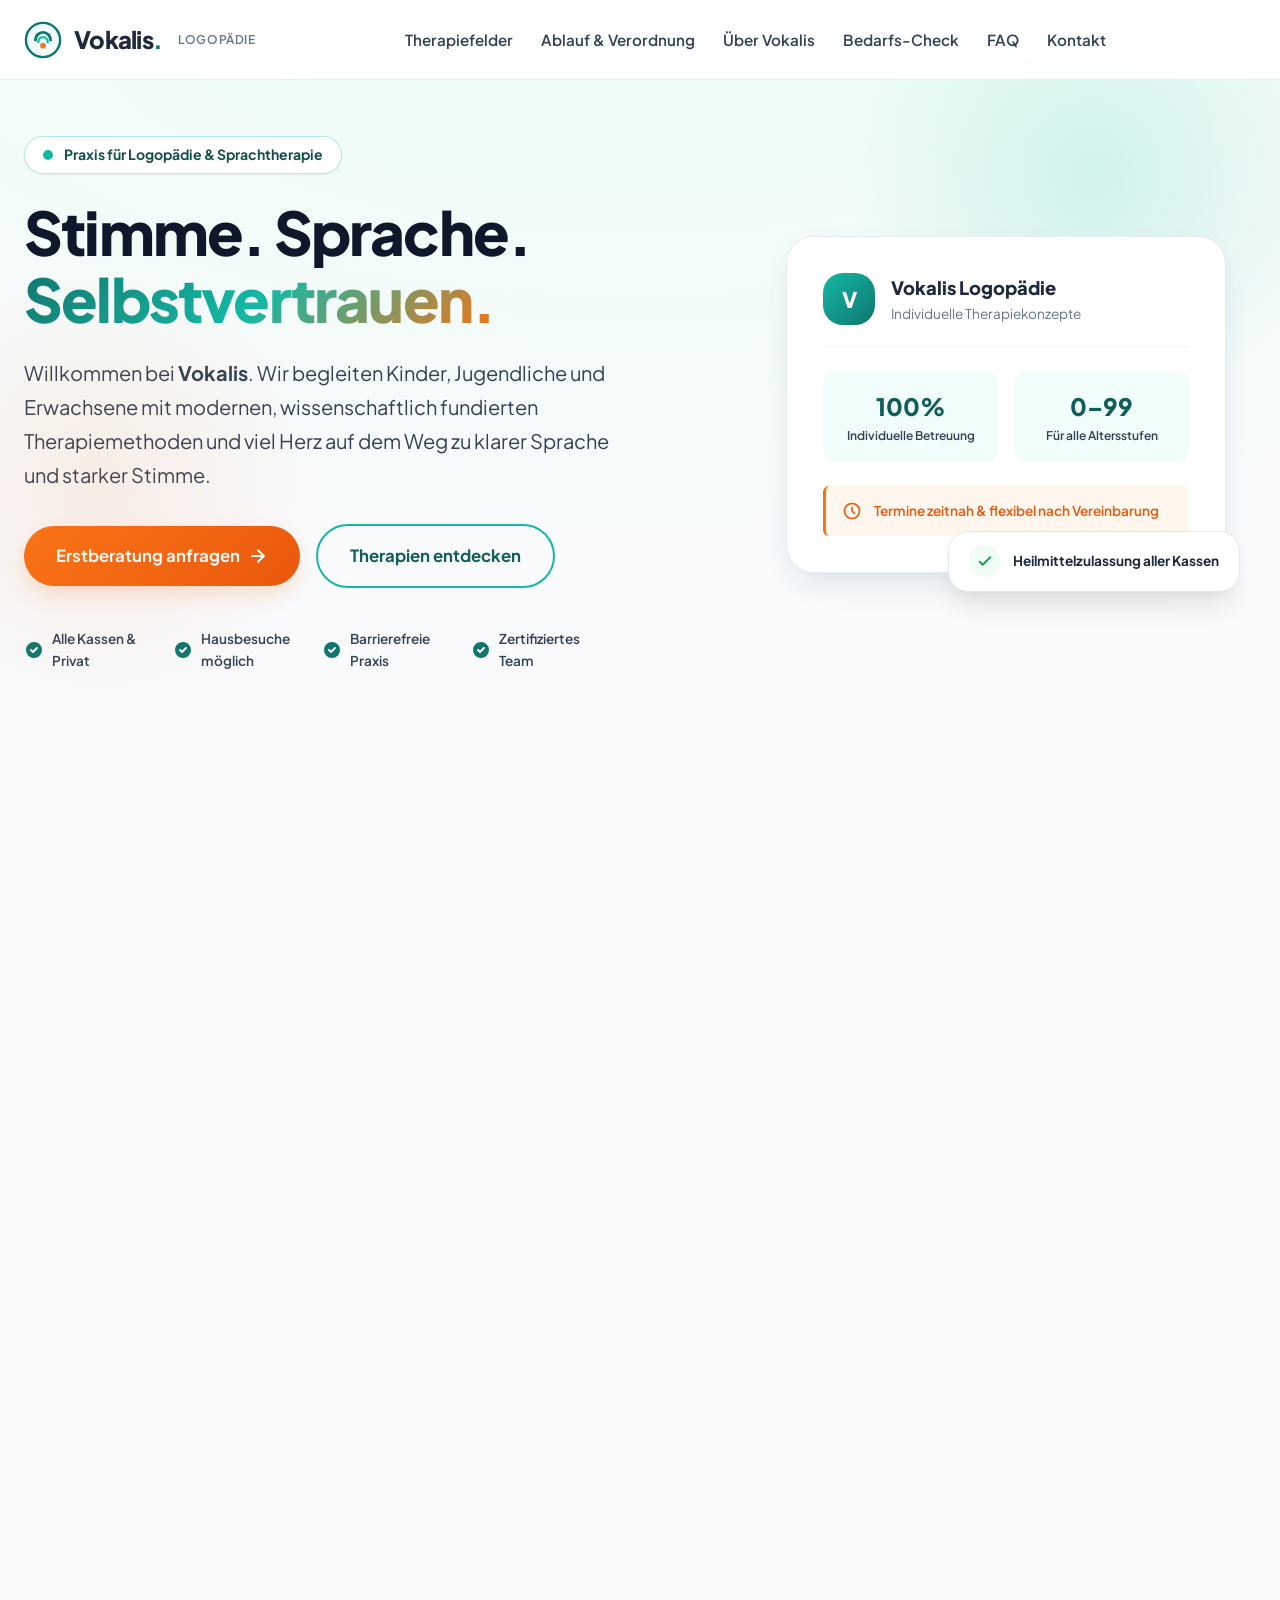
==== commit 0b6d8ef2: "perf: Core Web Vitals optimization, XSS security hardening, Dependabot and CI secret scanning" ====
--- a/index.html
+++ b/index.html
@@ -29,6 +29,19 @@
 
   <!-- Stylesheet -->
   <link rel="stylesheet" href="css/style.css">
+
+  <!-- Speculation Rules API for Instant Prerendering -->
+  <script type="application/speculationrules">
+  {
+    "prerender": [
+      {
+        "source": "list",
+        "urls": ["impressum.html", "datenschutz.html"],
+        "eagerness": "moderate"
+      }
+    ]
+  }
+  </script>
 
   <!-- Schema.org JSON-LD Structured Data -->
   <script type="application/ld+json">
--- a/css/style.css
+++ b/css/style.css
@@ -146,6 +146,12 @@
   padding-top: 5.5rem;
   padding-bottom: 5.5rem;
   position: relative;
+  content-visibility: auto;
+  contain-intrinsic-size: 1px 700px;
+}
+
+.hero {
+  content-visibility: visible !important;
 }
 
 .section-alt {
@@ -1651,3 +1657,16 @@
     padding: 1.5rem 0;
   }
 }
+
+/* --------------------------------------------------------------------------
+   16. Accessibility – Reduced Motion
+   -------------------------------------------------------------------------- */
+@media (prefers-reduced-motion: reduce) {
+  *, *::before, *::after {
+    animation-duration: 0.01ms !important;
+    animation-iteration-count: 1 !important;
+    transition-duration: 0.01ms !important;
+    scroll-behavior: auto !important;
+  }
+}
+
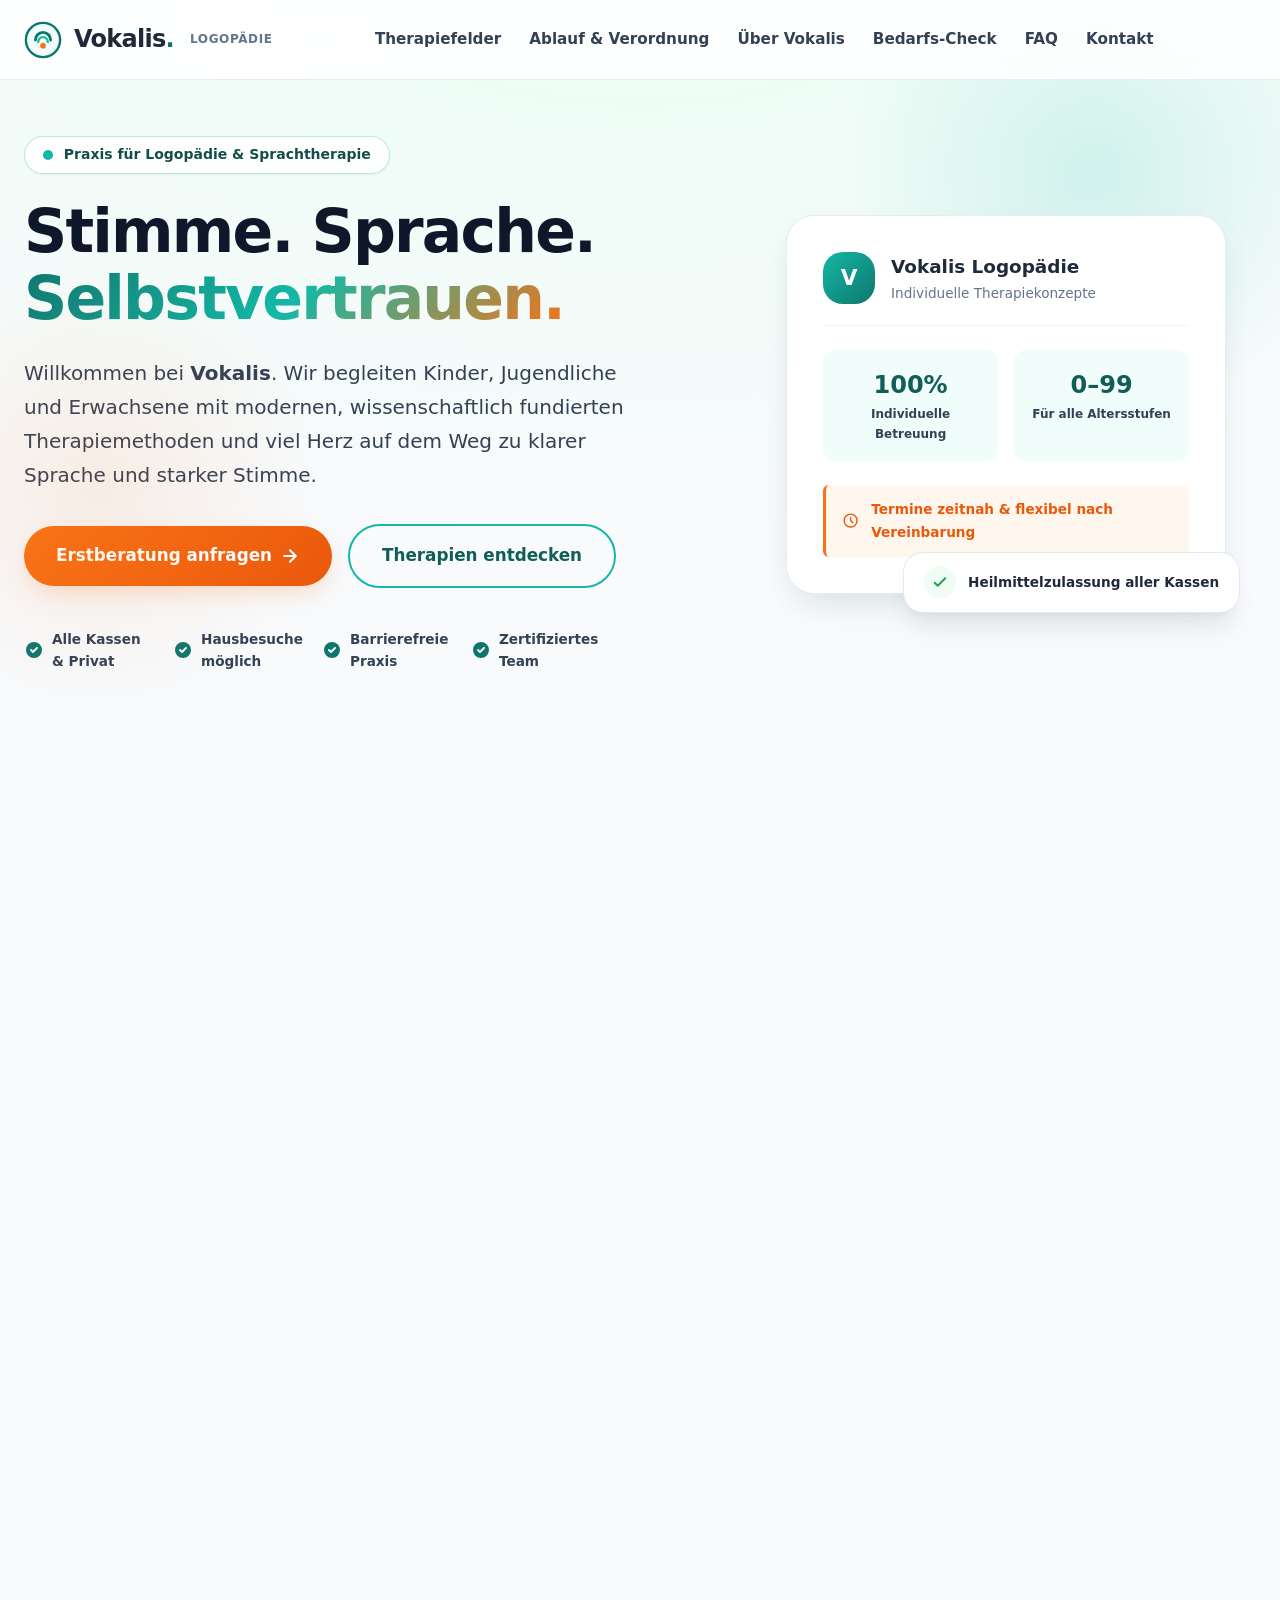
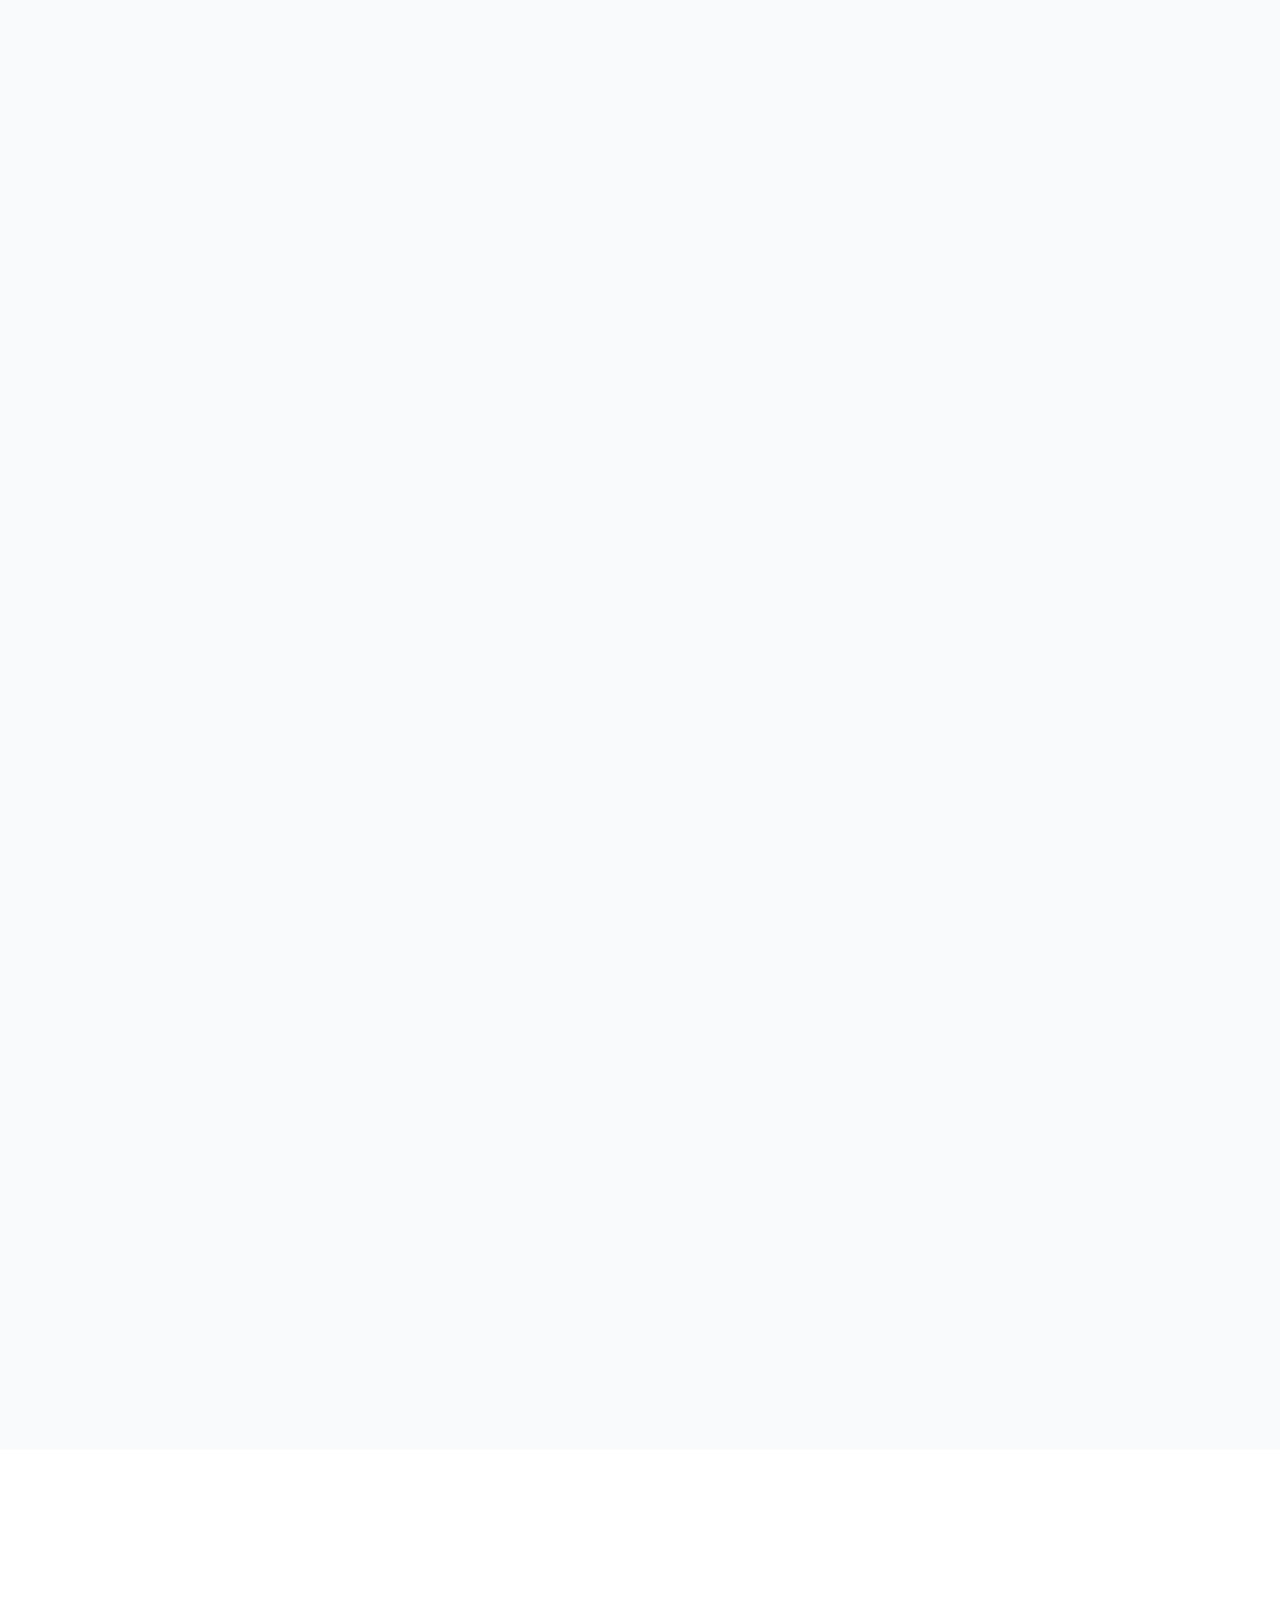
==== commit 455318ae: "feat: complete performance, SEO, a11y, and security hardening (Sitemap, Robots, PWA Manifest, SVG Fa" ====
--- a/index.html
+++ b/index.html
@@ -10,22 +10,27 @@
   <meta name="robots" content="index, follow">
   <meta name="theme-color" content="#0f766e">
 
+  <!-- Security & Privacy HTTP Equivalents -->
+  <meta http-equiv="X-Content-Type-Options" content="nosniff">
+  <meta name="referrer" content="strict-origin-when-cross-origin">
+  <meta http-equiv="Content-Security-Policy" content="default-src 'self'; script-src 'self' 'unsafe-inline'; style-src 'self' 'unsafe-inline'; img-src 'self' data: https:; font-src 'self'; connect-src 'self'; frame-ancestors 'self';">
+
   <!-- Open Graph / Social Media -->
   <meta property="og:type" content="website">
   <meta property="og:url" content="https://vokalis.de/">
   <meta property="og:title" content="Vokalis – Praxis für Logopädie & Sprachtherapie">
   <meta property="og:description" content="Stimme, Sprache, Selbstvertrauen. Moderne & einfühlsame logopädische Behandlungen für alle Altersgruppen.">
-  <meta property="og:image" content="https://vokalis.de/assets/images/og-preview.jpg">
+  <meta property="og:image" content="https://vokalis.de/assets/icons/favicon.svg">
 
   <!-- Twitter Card -->
   <meta name="twitter:card" content="summary_large_image">
   <meta name="twitter:title" content="Vokalis – Praxis für Logopädie & Sprachtherapie">
   <meta name="twitter:description" content="Moderne Logopädiepraxis für Sprach-, Sprech-, Stimm- und Schlucktherapie.">
 
-  <!-- Google Fonts Preconnect -->
-  <link rel="preconnect" href="https://fonts.googleapis.com">
-  <link rel="preconnect" href="https://fonts.gstatic.com" crossorigin>
-  <link href="https://fonts.googleapis.com/css2?family=Plus+Jakarta+Sans:wght@400;500;600;700;800;900&display=swap" rel="stylesheet">
+  <!-- Favicon & PWA Manifest -->
+  <link rel="icon" type="image/svg+xml" href="assets/icons/favicon.svg">
+  <link rel="apple-touch-icon" href="assets/icons/favicon.svg">
+  <link rel="manifest" href="manifest.json">
 
   <!-- Stylesheet -->
   <link rel="stylesheet" href="css/style.css">
@@ -42,6 +47,7 @@
     ]
   }
   </script>
+
 
   <!-- Schema.org JSON-LD Structured Data -->
   <script type="application/ld+json">
@@ -77,6 +83,8 @@
   </script>
 </head>
 <body>
+  <!-- Accessibility: Skip to Main Content -->
+  <a href="#main-content" class="skip-link">Zum Hauptinhalt springen</a>
 
   <!-- =========================================================================
        HEADER / NAVIGATION
@@ -134,7 +142,8 @@
   </div>
   <div class="mobile-overlay"></div>
 
-  <main>
+  <main id="main-content">
+
     <!-- =======================================================================
          HERO SECTION
          ======================================================================= -->
--- a/css/style.css
+++ b/css/style.css
@@ -129,6 +129,26 @@
   outline: 3px solid var(--primary-light);
   outline-offset: 2px;
 }
+
+/* Accessibility: Skip to main content link */
+.skip-link {
+  position: absolute;
+  top: -100px;
+  left: 1.5rem;
+  background-color: var(--primary-darkest);
+  color: #ffffff !important;
+  padding: 0.75rem 1.5rem;
+  border-radius: var(--radius-md);
+  font-weight: 700;
+  z-index: 9999;
+  box-shadow: var(--shadow-xl);
+  transition: top var(--transition-fast);
+}
+
+.skip-link:focus {
+  top: 1rem;
+}
+
 
 /* --------------------------------------------------------------------------
    3. Container & Layout Utilities
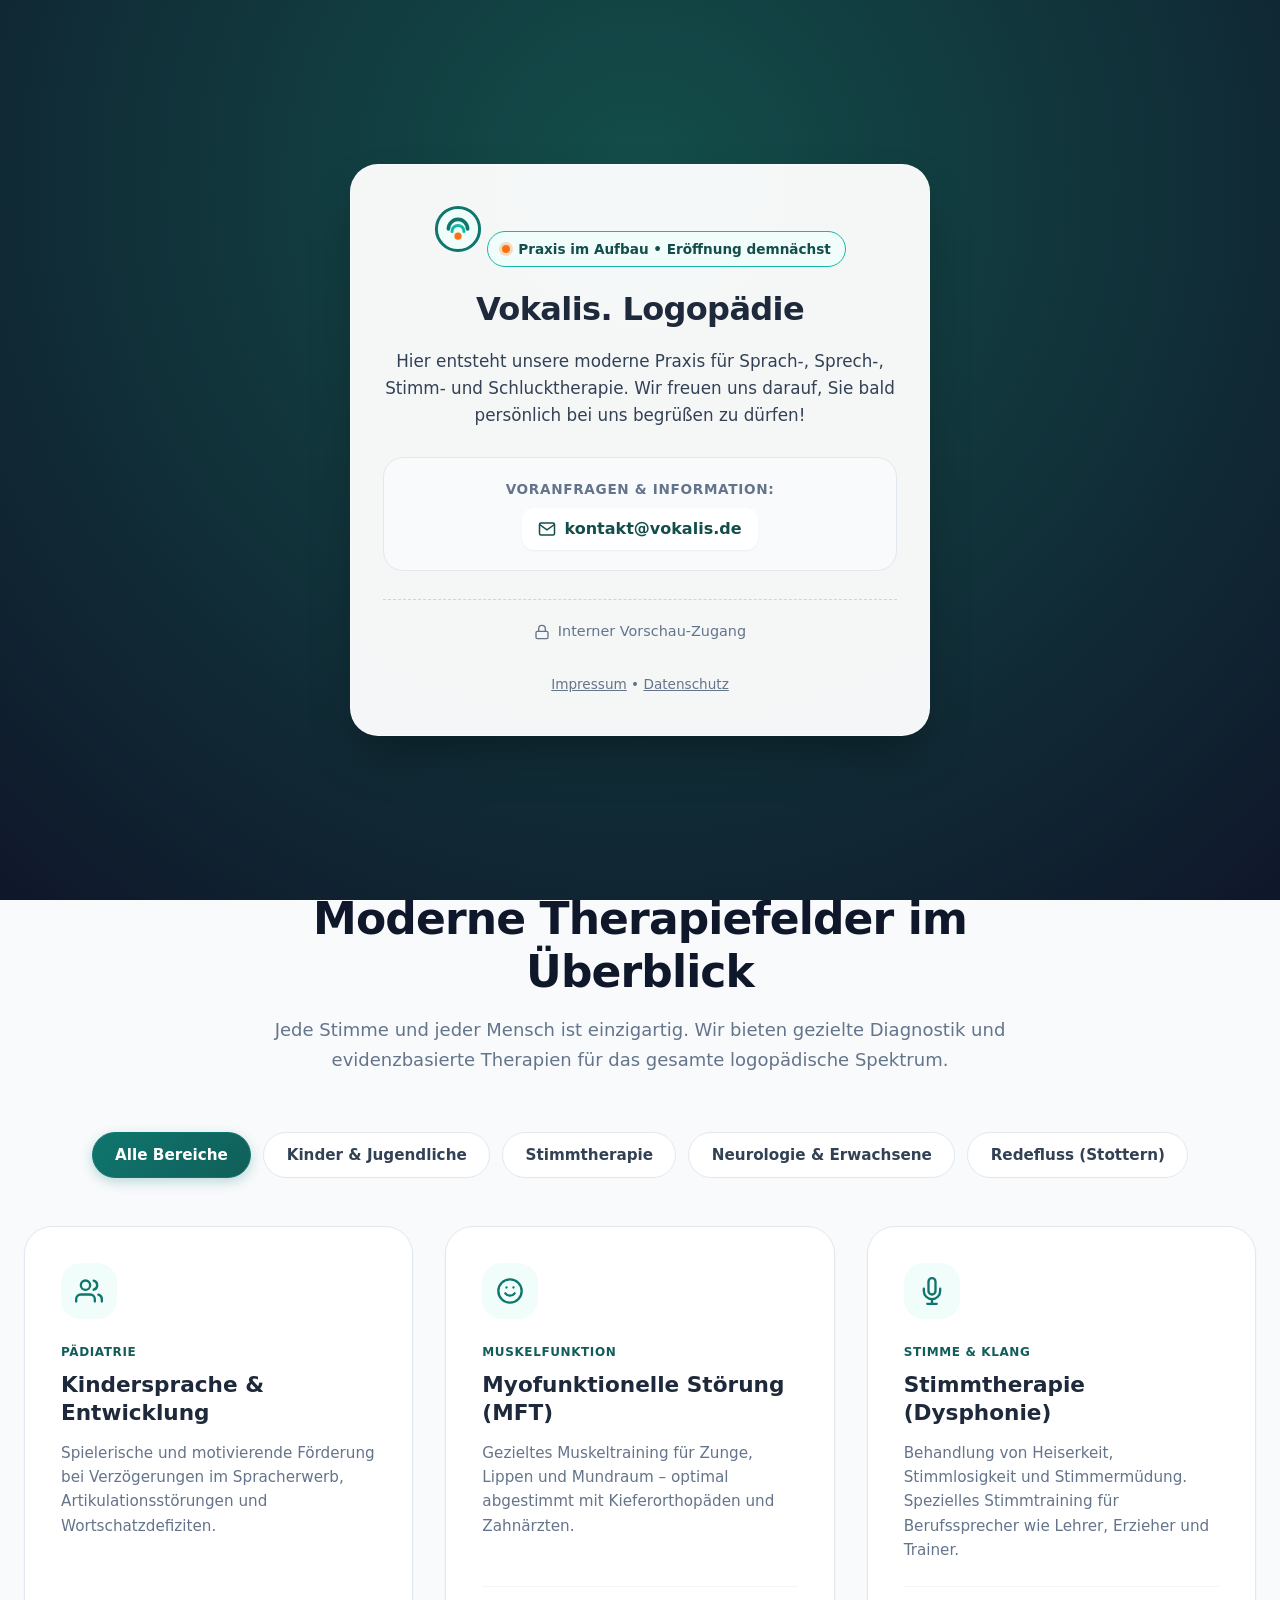
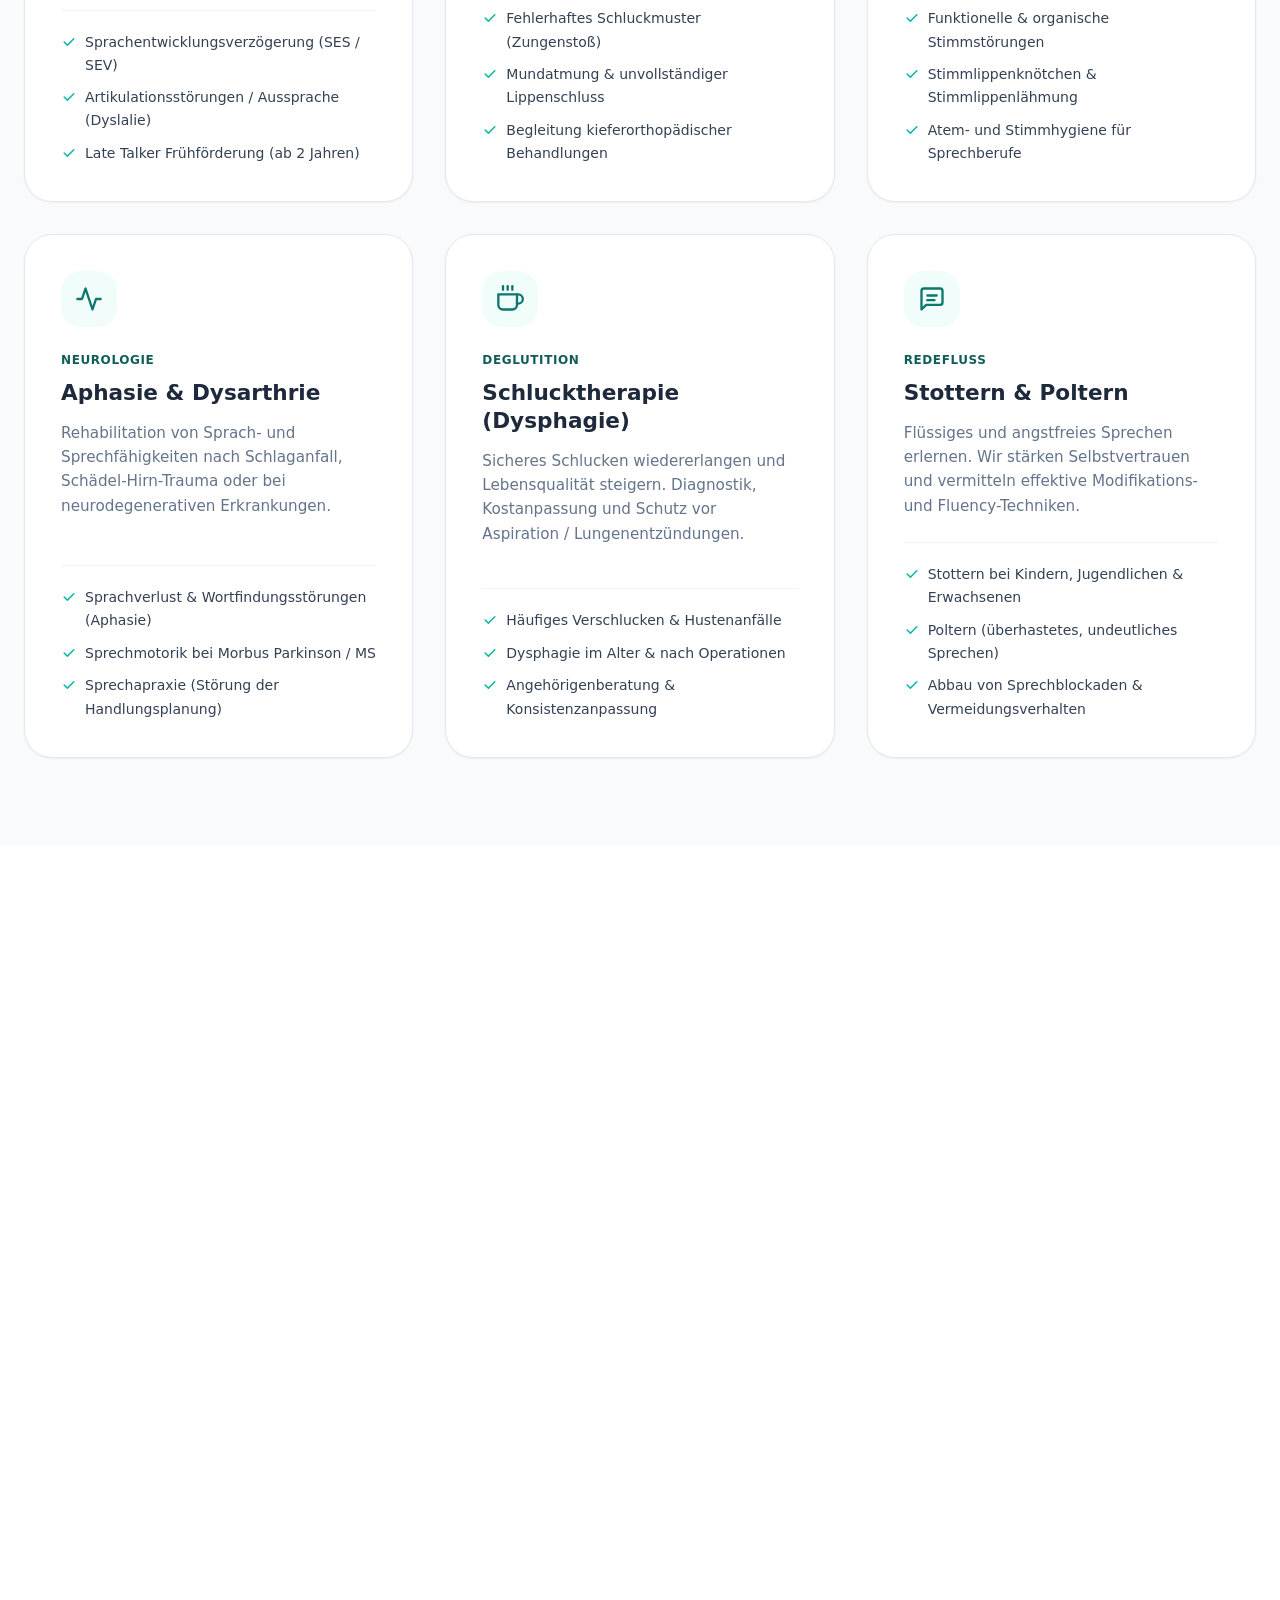
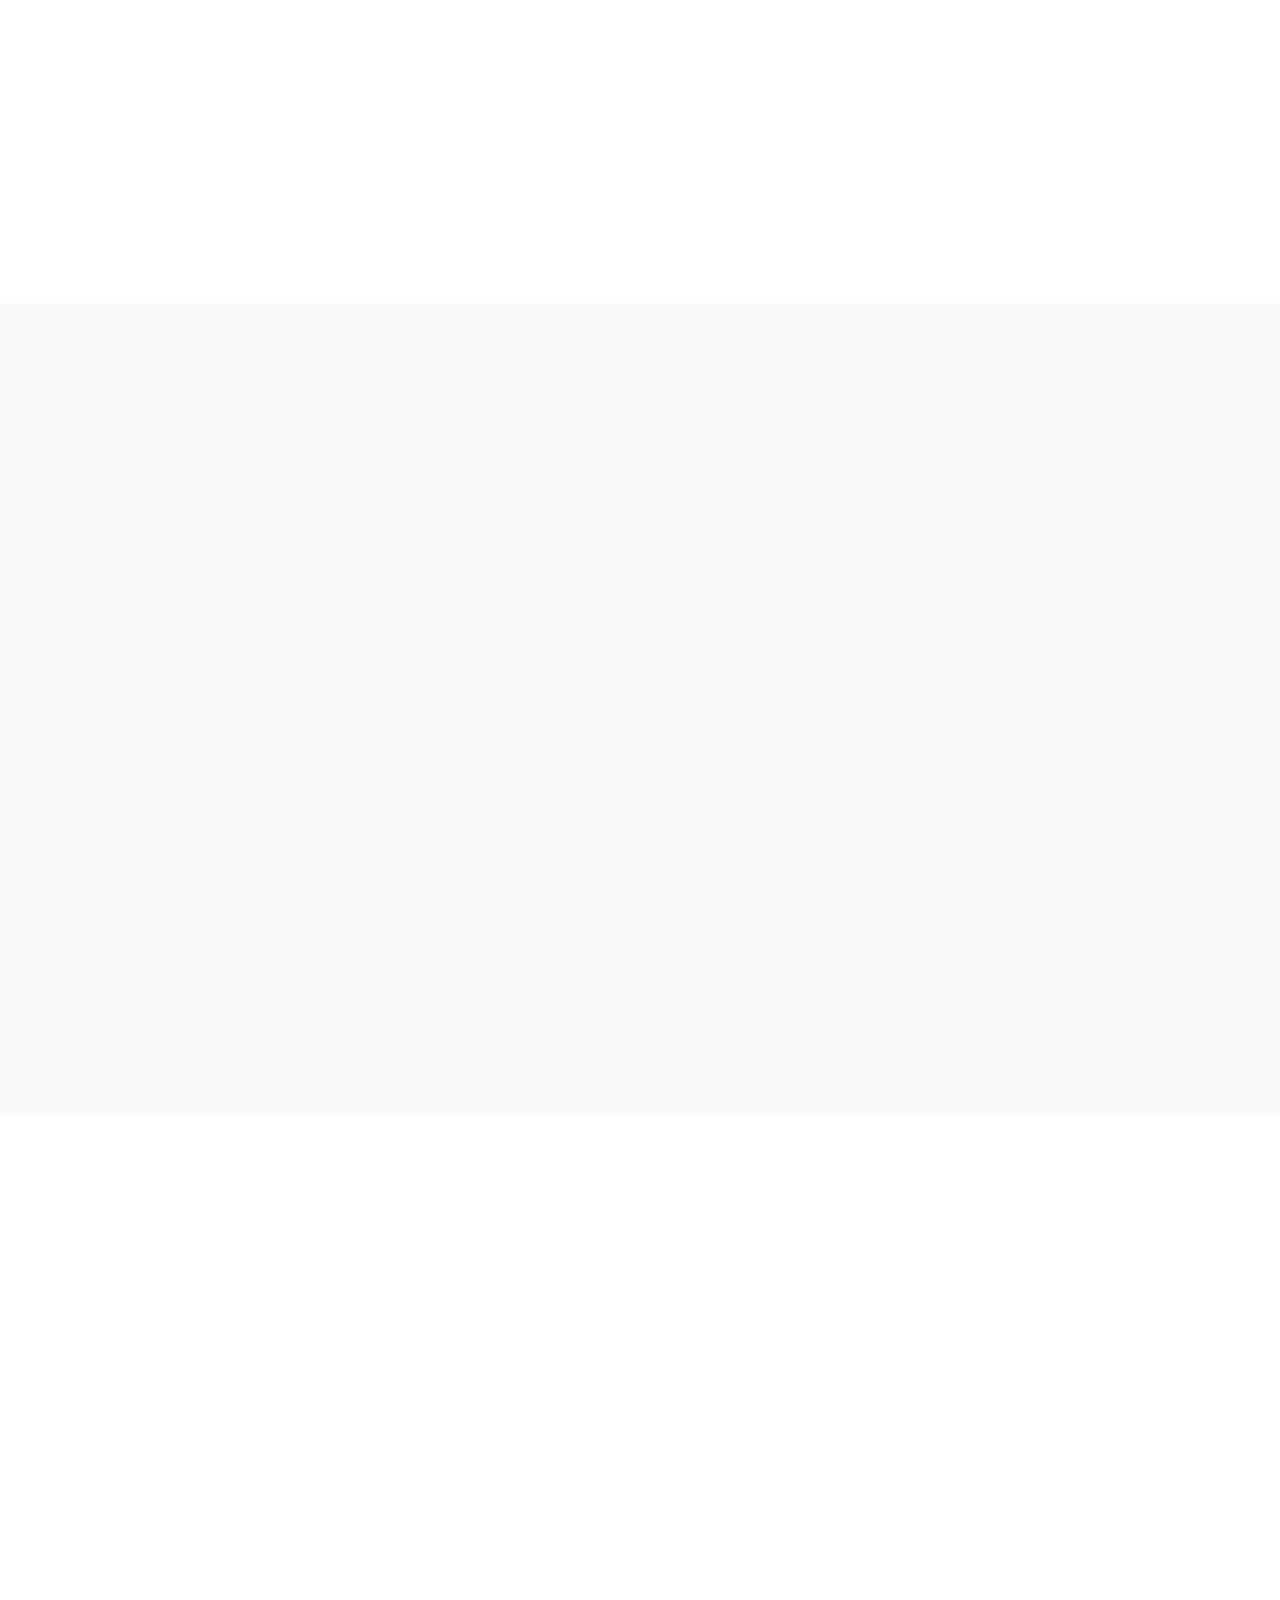
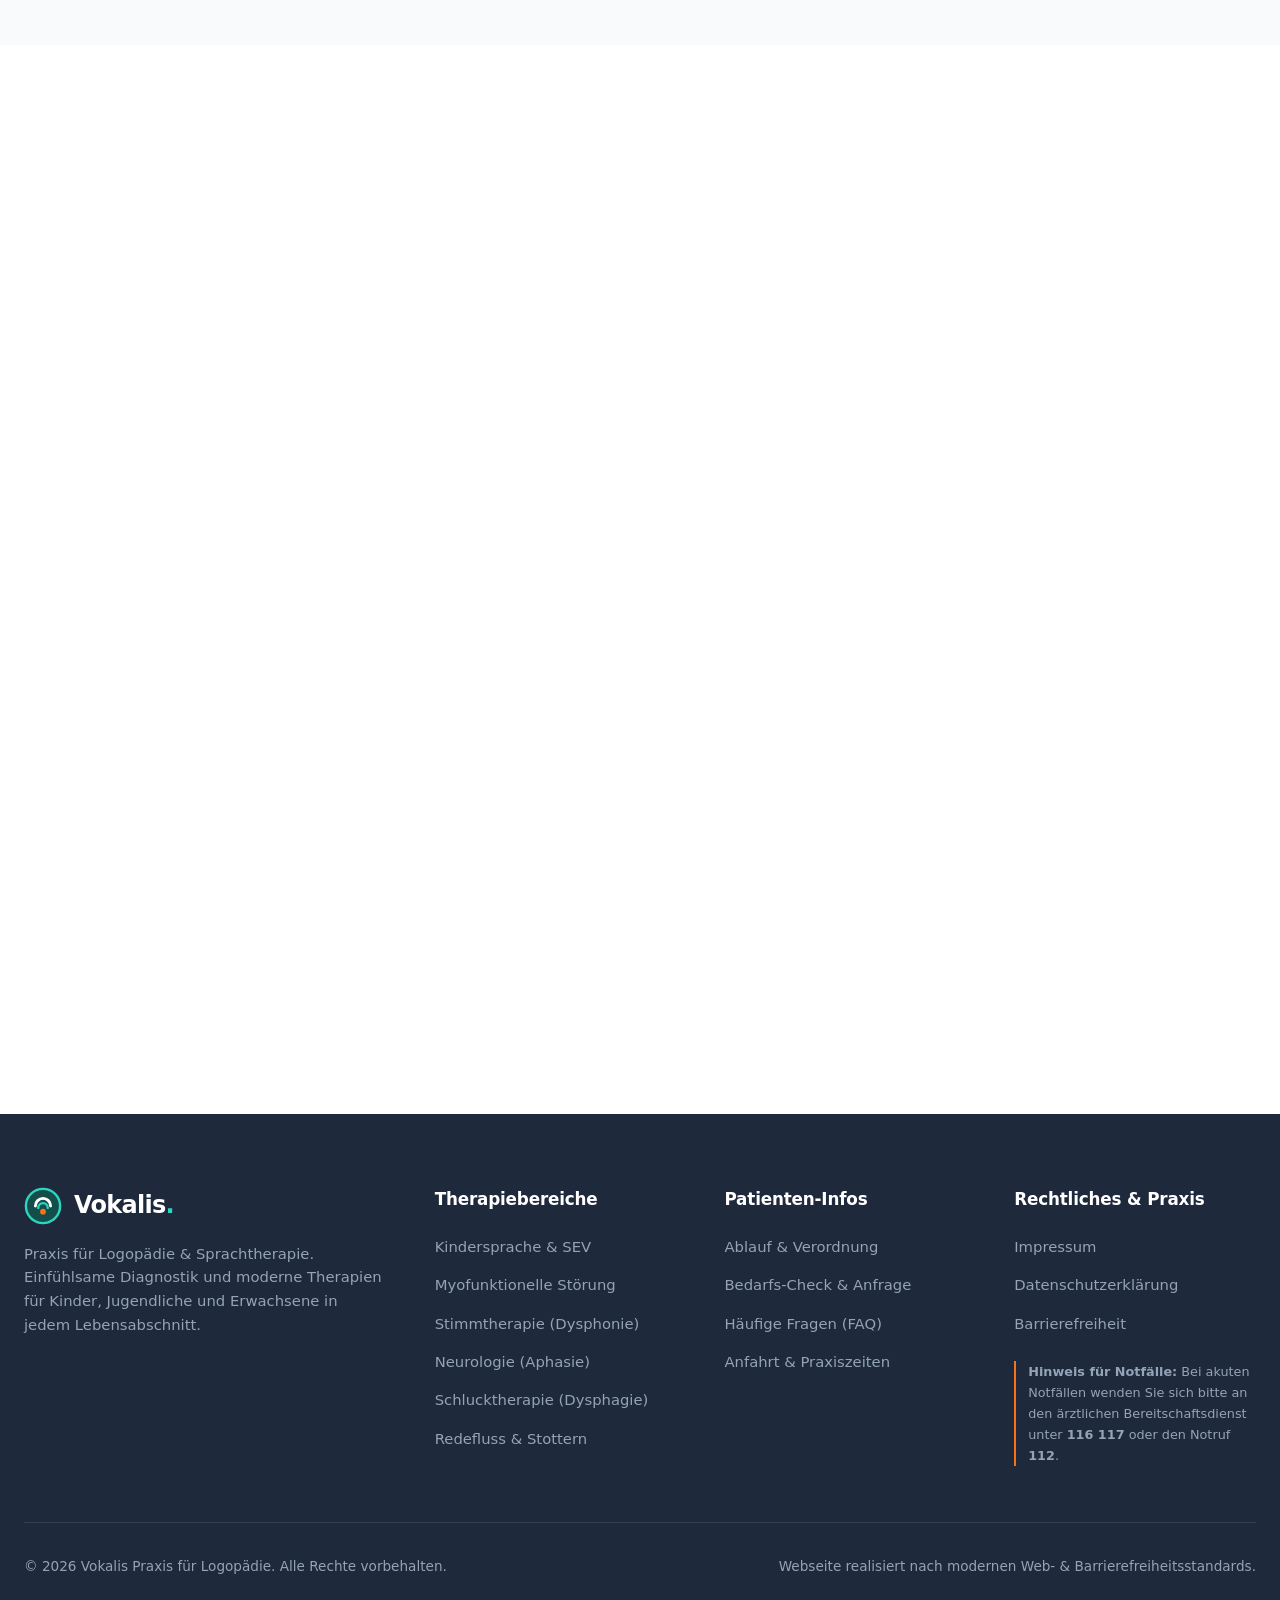
==== commit c05880a2: "feat: implement pre-launch bot lockout and passcode preview gate with secret link bypass" ====
--- a/index.html
+++ b/index.html
@@ -7,8 +7,9 @@
   <meta name="description" content="Moderne Logopädiepraxis für Kinder, Jugendliche und Erwachsene. Spezialisiert auf Sprach-, Sprech-, Stimm- und Schlucktherapie. Alle Kassen & Privat.">
   <meta name="keywords" content="Logopädie, Sprachtherapie, Stimmtherapie, Kindersprache, Aphasie, Stottern, Schluckstörung, Dysphagie, Vokalis, Logopäde">
   <meta name="author" content="Vokalis Logopädie">
-  <meta name="robots" content="index, follow">
+  <meta name="robots" content="noindex, nofollow, noarchive, nosnippet">
   <meta name="theme-color" content="#0f766e">
+
 
   <!-- Security & Privacy HTTP Equivalents -->
   <meta http-equiv="X-Content-Type-Options" content="nosniff">
@@ -49,42 +50,153 @@
   </script>
 
 
-  <!-- Schema.org JSON-LD Structured Data -->
+  <!-- Schema.org JSON-LD Structured Data (MedicalBusiness & FAQPage) -->
   <script type="application/ld+json">
   {
     "@context": "https://schema.org",
-    "@type": "MedicalBusiness",
-    "name": "Vokalis – Praxis für Logopädie & Sprachtherapie",
-    "image": "https://vokalis.de/assets/images/logo.png",
-    "url": "https://vokalis.de",
-    "telephone": "+49-000-0000000",
-    "email": "kontakt@vokalis.de",
-    "priceRange": "$$",
-    "medicalSpecialty": "SpeechPathology",
-    "description": "Moderne Logopädiepraxis für Kinder, Jugendliche und Erwachsene. Spezialisiert auf Sprach-, Sprech-, Stimm- und Schlucktherapie sowie Hausbesuche.",
-    "address": {
-      "@type": "PostalAddress",
-      "streetAddress": "Musterstraße 123",
-      "addressLocality": "Musterstadt",
-      "postalCode": "12345",
-      "addressCountry": "DE"
-    },
-    "openingHoursSpecification": [
+    "@graph": [
       {
-        "@type": "OpeningHoursSpecification",
-        "dayOfWeek": ["Monday", "Tuesday", "Wednesday", "Thursday", "Friday"],
-        "opens": "08:00",
-        "closes": "18:00"
+        "@type": "MedicalBusiness",
+        "@id": "https://vokalis.de/#practice",
+        "name": "Vokalis – Praxis für Logopädie & Sprachtherapie",
+        "image": "https://vokalis.de/assets/icons/favicon.svg",
+        "url": "https://vokalis.de/",
+        "telephone": "+49-000-0000000",
+        "email": "kontakt@vokalis.de",
+        "priceRange": "$$",
+        "medicalSpecialty": "SpeechPathology",
+        "description": "Moderne Logopädiepraxis für Kinder, Jugendliche und Erwachsene. Spezialisiert auf Sprach-, Sprech-, Stimm- und Schlucktherapie sowie Hausbesuche.",
+        "address": {
+          "@type": "PostalAddress",
+          "streetAddress": "Musterstraße 123",
+          "addressLocality": "Musterstadt",
+          "postalCode": "12345",
+          "addressCountry": "DE"
+        },
+        "openingHoursSpecification": [
+          {
+            "@type": "OpeningHoursSpecification",
+            "dayOfWeek": ["Monday", "Tuesday", "Wednesday", "Thursday", "Friday"],
+            "opens": "08:00",
+            "closes": "18:00"
+          }
+        ],
+        "paymentAccepted": "Gesetzliche Krankenversicherung, Private Krankenversicherung, Selbstzahler",
+        "currenciesAccepted": "EUR"
+      },
+      {
+        "@type": "FAQPage",
+        "@id": "https://vokalis.de/#faq",
+        "mainEntity": [
+          {
+            "@type": "Question",
+            "name": "Wer übernimmt die Kosten für die Logopädie?",
+            "acceptedAnswer": {
+              "@type": "Answer",
+              "text": "Logopädie ist ein anerkanntes medizinisches Heilmittel. Bei Kindern und Jugendlichen bis zum 18. Lebensjahr übernimmt die gesetzliche Krankenkasse 100 % der Kosten. Bei Erwachsenen ab 18 Jahren besteht die gesetzliche Zuzahlungspflicht (10 € Rezeptgebühr + 10 % der Behandlungskosten), sofern keine Zuzahlungsbefreiung vorliegt. Private Krankenversicherungen und Beihilfestellen erstatten die Kosten gemäß individuellem Tarif."
+            }
+          },
+          {
+            "@type": "Question",
+            "name": "Wie lange ist eine Heilmittelverordnung gültig?",
+            "acceptedAnswer": {
+              "@type": "Answer",
+              "text": "Eine Verordnung für gesetzlich Versicherte (Muster 13) muss spätestens 28 Kalendertage nach dem Ausstellungsdatum begonnen werden, es sei denn, der Arzt hat auf dem Rezept einen abweichenden spätesten Behandlungsbeginn vermerkt."
+            }
+          },
+          {
+            "@type": "Question",
+            "name": "Wie lange dauert eine Therapieeinheit und wie oft findet sie statt?",
+            "acceptedAnswer": {
+              "@type": "Answer",
+              "text": "In der Regel dauert eine Therapieeinheit 45 Minuten (gelegentlich 30 oder 60 Minuten, je nach ärztlicher Verordnung). Die Behandlungen finden meist 1- bis 2-mal wöchentlich statt. Eine Verordnung umfasst typischerweise 10 Therapieeinheiten."
+            }
+          },
+          {
+            "@type": "Question",
+            "name": "Bieten Sie auch Hausbesuche an?",
+            "acceptedAnswer": {
+              "@type": "Answer",
+              "text": "Ja! Wenn Patienten aus medizinischen Gründen (z.B. nach einem Schlaganfall oder bei Gehbehinderung) nicht in unsere Praxis kommen können, kann der Arzt einen Hausbesuch verordnen. Wir behandeln Sie dann direkt zu Hause oder in einer Pflegeeinrichtung."
+            }
+          },
+          {
+            "@type": "Question",
+            "name": "Was passiert, wenn ich einen Termin absagen muss?",
+            "acceptedAnswer": {
+              "@type": "Answer",
+              "text": "Wir führen eine reine Bestellpraxis mit reservierten Zeitfenstern für jeden Patienten. Sollten Sie einen Termin nicht wahrnehmen können, sagen Sie diesen bitte mindestens 24 Stunden vorher telefonisch oder per E-Mail ab."
+            }
+          }
+        ]
       }
-    ],
-    "paymentAccepted": "Gesetzliche Krankenversicherung, Private Krankenversicherung, Selbstzahler",
-    "currenciesAccepted": "EUR"
+    ]
   }
   </script>
+
 </head>
 <body>
+  <!-- =========================================================================
+       PREVIEW & ACCESS CONTROL LOCKSCREEN (COMING SOON GATE)
+       ========================================================================= -->
+  <div id="preview-gate" class="preview-gate" role="dialog" aria-modal="true" aria-labelledby="gate-title">
+    <div class="preview-gate-backdrop"></div>
+    <div class="preview-gate-card">
+      <div class="preview-gate-logo">
+        <svg viewBox="0 0 40 40" fill="none" xmlns="http://www.w3.org/2000/svg" width="48" height="48">
+          <circle cx="20" cy="20" r="18" fill="#f0fdfa" stroke="#0f766e" stroke-width="2.5"/>
+          <path d="M12 20C12 15.5817 15.5817 12 20 12C24.4183 12 28 15.5817 28 20" stroke="#0f766e" stroke-width="3" stroke-linecap="round"/>
+          <path d="M15 22C15 19.2386 17.2386 17 20 17C22.7614 17 25 19.2386 25 22" stroke="#14b8a6" stroke-width="2.5" stroke-linecap="round"/>
+          <circle cx="20" cy="26" r="3" fill="#f97316"/>
+        </svg>
+      </div>
+
+      <div class="preview-badge">
+        <span class="preview-badge-dot"></span>
+        <span>Praxis im Aufbau • Eröffnung demnächst</span>
+      </div>
+
+      <h1 id="gate-title" class="preview-gate-title">Vokalis<span class="brand-highlight">.</span> Logopädie</h1>
+      <p class="preview-gate-subtitle">
+        Hier entsteht unsere moderne Praxis für Sprach-, Sprech-, Stimm- und Schlucktherapie. Wir freuen uns darauf, Sie bald persönlich bei uns begrüßen zu dürfen!
+      </p>
+
+      <div class="preview-contact-box">
+        <div class="preview-contact-title">Voranfragen & Information:</div>
+        <div class="preview-contact-items">
+          <a href="mailto:kontakt@vokalis.de" class="preview-contact-link">
+            <svg width="18" height="18" viewBox="0 0 24 24" fill="none" stroke="currentColor" stroke-width="2"><path d="M4 4h16c1.1 0 2 .9 2 2v12c0 1.1-.9 2-2 2H4c-1.1 0-2-.9-2-2V6c0-1.1.9-2 2-2z"></path><polyline points="22,6 12,13 2,6"></polyline></svg>
+            <span>kontakt@vokalis.de</span>
+          </a>
+        </div>
+      </div>
+
+      <!-- Passcode Unlock Section -->
+      <div class="preview-unlock-box">
+        <details class="preview-unlock-details" id="preview-unlock-details">
+          <summary class="preview-unlock-summary">
+            <svg width="16" height="16" viewBox="0 0 24 24" fill="none" stroke="currentColor" stroke-width="2"><rect x="3" y="11" width="18" height="11" rx="2" ry="2"></rect><path d="M7 11V7a5 5 0 0 1 10 0v4"></path></svg>
+            <span>Interner Vorschau-Zugang</span>
+          </summary>
+          <form id="preview-passcode-form" class="preview-form">
+            <div class="preview-input-group">
+              <input type="password" id="preview-passcode-input" class="preview-input" placeholder="Passcode eingeben" autocomplete="current-password" required>
+              <button type="submit" class="btn btn-primary btn-sm">Freischalten</button>
+            </div>
+            <div id="preview-error-msg" class="preview-error" role="alert" style="display: none;"></div>
+          </form>
+        </details>
+      </div>
+
+      <div class="preview-gate-footer">
+        <a href="impressum.html">Impressum</a> &bull; <a href="datenschutz.html">Datenschutz</a>
+      </div>
+    </div>
+  </div>
+
   <!-- Accessibility: Skip to Main Content -->
   <a href="#main-content" class="skip-link">Zum Hauptinhalt springen</a>
+
 
   <!-- =========================================================================
        HEADER / NAVIGATION
@@ -786,20 +898,21 @@
               <div style="display: grid; grid-template-columns: 1fr; gap: 1rem; margin-bottom: 1rem;">
                 <div class="form-group" style="margin-bottom: 0;">
                   <label for="contact-name" class="form-label">Vor- und Nachname *</label>
-                  <input type="text" id="contact-name" class="form-input" placeholder="z.B. Anna Schmidt" required>
+                  <input type="text" id="contact-name" class="form-input" placeholder="z.B. Anna Schmidt" autocomplete="name" required>
                 </div>
               </div>
 
               <div style="display: grid; grid-template-columns: 1fr 1fr; gap: 1rem; margin-bottom: 1rem;">
                 <div class="form-group" style="margin-bottom: 0;">
                   <label for="contact-phone" class="form-label">Telefonnummer *</label>
-                  <input type="tel" id="contact-phone" class="form-input" placeholder="Für schnelle Terminabsprache" required>
+                  <input type="tel" id="contact-phone" class="form-input" placeholder="Für schnelle Terminabsprache" autocomplete="tel" required>
                 </div>
                 <div class="form-group" style="margin-bottom: 0;">
                   <label for="contact-email" class="form-label">E-Mail-Adresse *</label>
-                  <input type="email" id="contact-email" class="form-input" placeholder="ihre-mail@beispiel.de" required>
-                </div>
-              </div>
+                  <input type="email" id="contact-email" class="form-input" placeholder="ihre-mail@beispiel.de" autocomplete="email" required>
+                </div>
+              </div>
+
 
               <div class="form-group">
                 <label for="contact-message" class="form-label">Ihre Nachricht / Wunschzeiten</label>
--- a/css/style.css
+++ b/css/style.css
@@ -1679,7 +1679,231 @@
 }
 
 /* --------------------------------------------------------------------------
-   16. Accessibility – Reduced Motion
+   16. Pre-Launch Preview Gate & Lockscreen
+   -------------------------------------------------------------------------- */
+.preview-gate {
+  position: fixed;
+  inset: 0;
+  z-index: 99999;
+  display: flex;
+  align-items: center;
+  justify-content: center;
+  padding: 1.5rem;
+  overflow-y: auto;
+  transition: opacity 0.4s ease, visibility 0.4s ease;
+}
+
+.preview-gate.is-unlocked {
+  opacity: 0;
+  visibility: hidden;
+  pointer-events: none;
+}
+
+.preview-gate-backdrop {
+  position: absolute;
+  inset: 0;
+  background: radial-gradient(circle at 50% 20%, #134e4a 0%, #0f172a 100%);
+  backdrop-filter: blur(12px);
+  -webkit-backdrop-filter: blur(12px);
+}
+
+.preview-gate-card {
+  position: relative;
+  width: 100%;
+  max-width: 580px;
+  background: rgba(255, 255, 255, 0.96);
+  border-radius: var(--radius-xl);
+  padding: 2.5rem 2rem;
+  box-shadow: 0 25px 50px -12px rgba(0, 0, 0, 0.35);
+  border: 1px solid rgba(255, 255, 255, 0.4);
+  text-align: center;
+  z-index: 1;
+}
+
+.preview-gate-logo {
+  display: inline-flex;
+  margin-bottom: 1.25rem;
+}
+
+.preview-badge {
+  display: inline-flex;
+  align-items: center;
+  gap: 0.5rem;
+  padding: 0.375rem 0.875rem;
+  background: var(--primary-subtle);
+  color: var(--primary-darkest);
+  border: 1px solid var(--primary-light);
+  border-radius: var(--radius-full);
+  font-size: 0.85rem;
+  font-weight: 600;
+  margin-bottom: 1rem;
+}
+
+.preview-badge-dot {
+  width: 8px;
+  height: 8px;
+  border-radius: 50%;
+  background: var(--accent);
+  box-shadow: 0 0 0 3px rgba(249, 115, 22, 0.25);
+  animation: pulseDot 2s infinite;
+}
+
+@keyframes pulseDot {
+  0%, 100% { opacity: 1; transform: scale(1); }
+  50% { opacity: 0.5; transform: scale(1.2); }
+}
+
+.preview-gate-title {
+  font-size: 2rem;
+  font-weight: 800;
+  color: var(--secondary);
+  margin-bottom: 0.75rem;
+  letter-spacing: -0.02em;
+}
+
+.preview-gate-subtitle {
+  font-size: 1.05rem;
+  color: var(--secondary-light);
+  line-height: 1.6;
+  margin-bottom: 1.75rem;
+}
+
+.preview-contact-box {
+  background: var(--bg-subtle);
+  border-radius: var(--radius-lg);
+  padding: 1.25rem;
+  margin-bottom: 1.75rem;
+  border: 1px solid #e2e8f0;
+}
+
+.preview-contact-title {
+  font-size: 0.85rem;
+  font-weight: 700;
+  text-transform: uppercase;
+  letter-spacing: 0.05em;
+  color: var(--secondary-muted);
+  margin-bottom: 0.5rem;
+}
+
+.preview-contact-items {
+  display: flex;
+  justify-content: center;
+  gap: 1rem;
+}
+
+.preview-contact-link {
+  display: inline-flex;
+  align-items: center;
+  gap: 0.5rem;
+  font-weight: 600;
+  color: var(--primary-darkest);
+  padding: 0.5rem 1rem;
+  background: #ffffff;
+  border-radius: var(--radius-md);
+  box-shadow: var(--shadow-sm);
+  transition: all var(--transition-fast);
+}
+
+.preview-contact-link:hover {
+  color: var(--primary);
+  box-shadow: var(--shadow-md);
+  transform: translateY(-1px);
+}
+
+.preview-unlock-box {
+  margin-top: 1.5rem;
+  border-top: 1px dashed #cbd5e1;
+  padding-top: 1.25rem;
+}
+
+.preview-unlock-summary {
+  display: inline-flex;
+  align-items: center;
+  gap: 0.5rem;
+  font-size: 0.9rem;
+  color: var(--secondary-muted);
+  cursor: pointer;
+  font-weight: 500;
+  user-select: none;
+}
+
+.preview-unlock-summary:hover {
+  color: var(--primary);
+}
+
+.preview-form {
+  margin-top: 1rem;
+}
+
+.preview-input-group {
+  display: flex;
+  gap: 0.5rem;
+  max-width: 360px;
+  margin: 0 auto;
+}
+
+.preview-input {
+  flex: 1;
+  padding: 0.625rem 1rem;
+  border: 1.5px solid #cbd5e1;
+  border-radius: var(--radius-md);
+  font-size: 0.95rem;
+  background: #ffffff;
+  transition: border-color var(--transition-fast);
+}
+
+.preview-input:focus {
+  border-color: var(--primary);
+  outline: none;
+}
+
+.preview-error {
+  margin-top: 0.5rem;
+  color: #dc2626;
+  font-size: 0.85rem;
+  font-weight: 600;
+}
+
+.preview-gate-footer {
+  margin-top: 1.5rem;
+  font-size: 0.85rem;
+  color: var(--secondary-muted);
+}
+
+.preview-gate-footer a {
+  color: var(--secondary-muted);
+  text-decoration: underline;
+}
+
+.preview-gate-footer a:hover {
+  color: var(--primary);
+}
+
+.preview-relock-btn {
+  position: fixed;
+  bottom: 1rem;
+  right: 1rem;
+  z-index: 9999;
+  background: var(--primary-darkest);
+  color: #ffffff;
+  border: none;
+  padding: 0.375rem 0.75rem;
+  border-radius: var(--radius-full);
+  font-size: 0.75rem;
+  font-weight: 600;
+  cursor: pointer;
+  opacity: 0.6;
+  box-shadow: var(--shadow-md);
+  transition: opacity var(--transition-fast), transform var(--transition-fast);
+}
+
+.preview-relock-btn:hover {
+  opacity: 1;
+  transform: scale(1.05);
+}
+
+/* --------------------------------------------------------------------------
+   17. Accessibility – Reduced Motion
    -------------------------------------------------------------------------- */
 @media (prefers-reduced-motion: reduce) {
   *, *::before, *::after {
@@ -1690,3 +1914,4 @@
   }
 }
 
+
